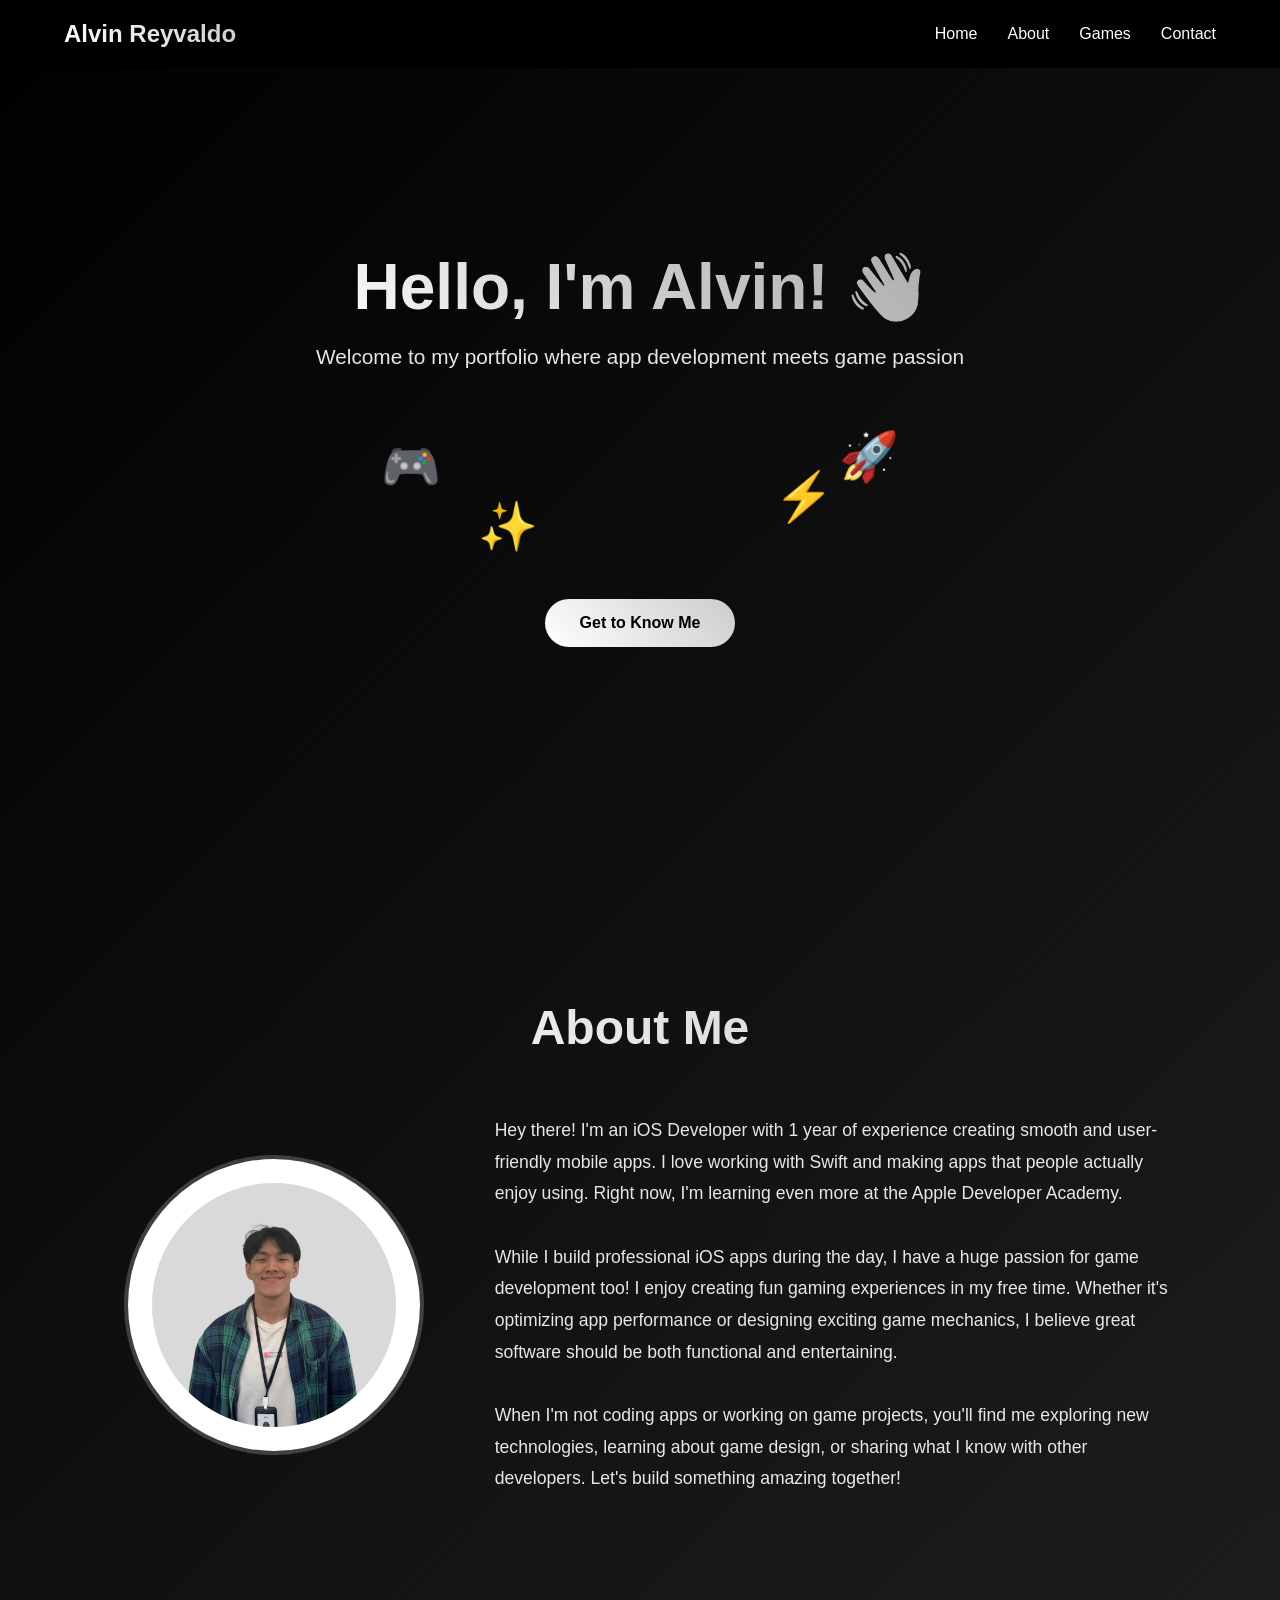
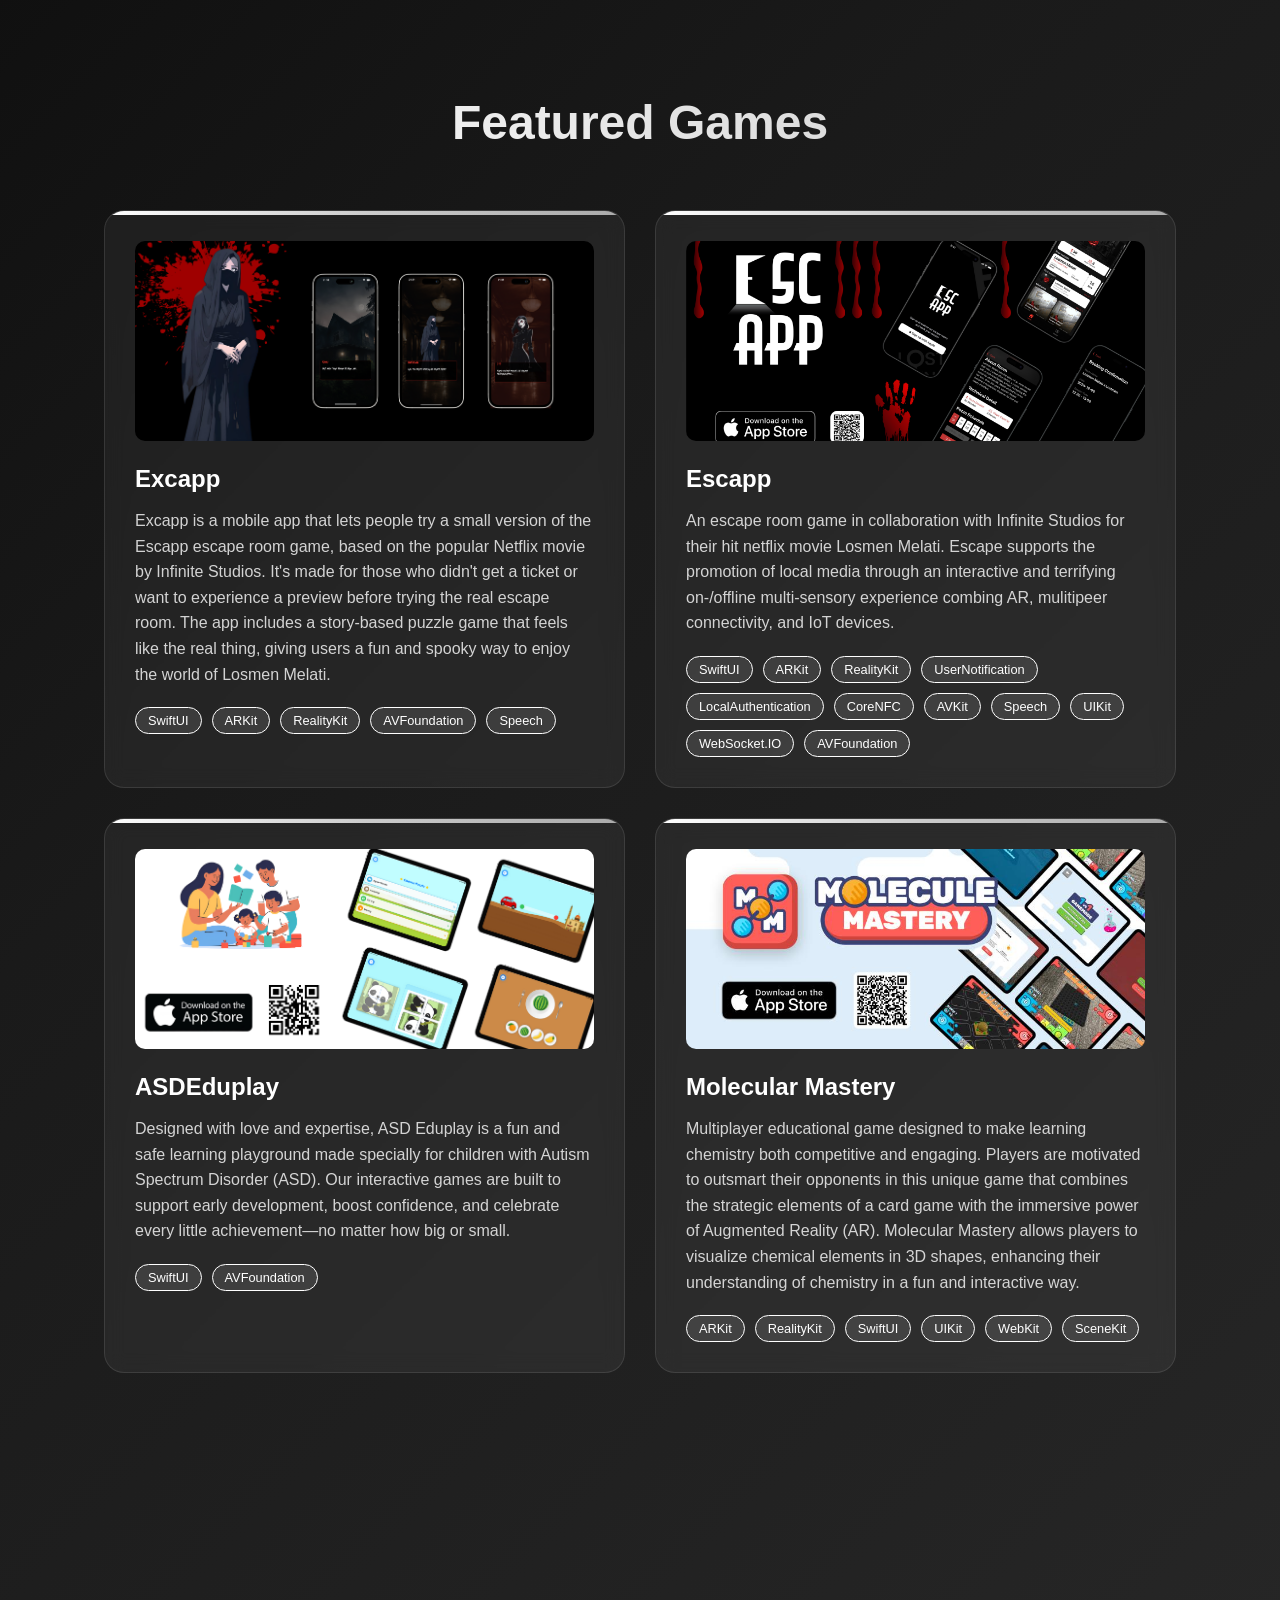
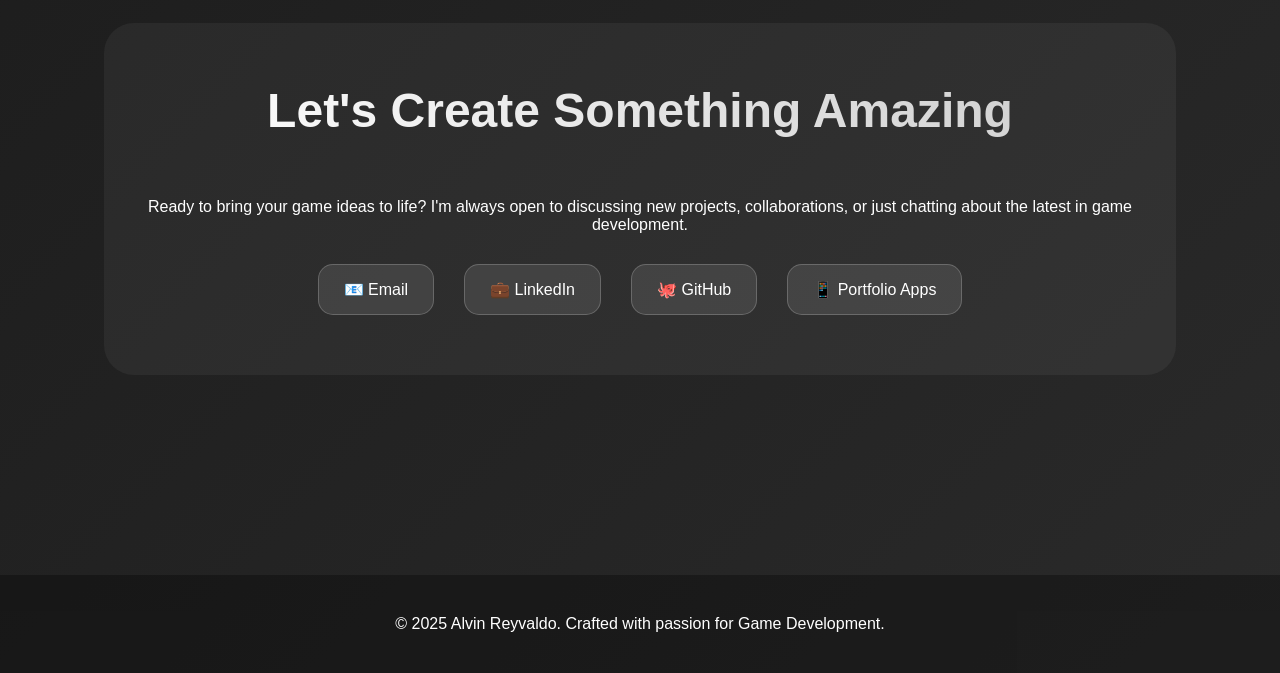
==== GameDevelopment.html @ aa5a16c0 "feat/ change direction file" ====
<!DOCTYPE html>
<html lang="en">
<head>
    <meta charset="UTF-8">
    <meta name="viewport" content="width=device-width, initial-scale=1.0">
    <title>Alvin Reyvaldo - Game Creator</title>
    <style>
        * {
            margin: 0;
            padding: 0;
            box-sizing: border-box;
        }

        body {
            font-family: 'Segoe UI', Tahoma, Geneva, Verdana, sans-serif;
            background: linear-gradient(135deg, #000000 0%, #1a1a1a 50%, #2a2a2a 100%);
            color: #ffffff;
            overflow-x: hidden;
        }

        /* Optimized performance settings */
        .hero, .floating-icon, .game-card, .modal-content {
            will-change: transform;
            transform: translate3d(0, 0, 0);
        }

        /* Enhanced animated background particles */
        .particles {
            position: fixed;
            top: 0;
            left: 0;
            width: 100%;
            height: 100%;
            pointer-events: none;
            z-index: -1;
            overflow: hidden;
        }

        .particle {
            position: absolute;
            background: #ffffff;
            border-radius: 50%;
            animation: float 8s infinite linear;
            opacity: 0;
        }

        /* Different particle sizes for visual variety */
        .particle.small {
            width: 1px;
            height: 1px;
        }

        .particle.medium {
            width: 2px;
            height: 2px;
        }

        .particle.large {
            width: 3px;
            height: 3px;
        }

        @keyframes float {
            0% { 
                transform: translate3d(0, 100vh, 0); 
                opacity: 0; 
            }
            10% { 
                opacity: 0.8; 
            }
            50% {
                transform: translate3d(var(--drift, 0px), 50vh, 0);
                opacity: 1;
            }
            90% { 
                opacity: 0.8; 
            }
            100% { 
                transform: translate3d(calc(var(--drift, 0px) * 2), -100px, 0); 
                opacity: 0; 
            }
        }

        /* Twinkling effect for some particles */
        .particle.twinkle {
            animation: float 8s infinite linear, twinkle 2s infinite ease-in-out;
        }

        @keyframes twinkle {
            0%, 100% { opacity: 0.8; }
            50% { opacity: 0.2; }
        }

        @keyframes burst {
            0% {
                transform: translate(-50%, -50%) scale(1);
                opacity: 1;
            }
            100% {
                transform: translate(calc(-50% + var(--endX)), calc(-50% + var(--endY))) scale(0);
                opacity: 0;
            }
        }

        /* Navigation */
        nav {
            position: fixed;
            top: 0;
            width: 100%;
            padding: 20px 5%;
            background: rgba(0, 0, 0, 0.9);
            backdrop-filter: blur(10px);
            z-index: 1000;
            transition: padding 0.3s ease;
        }

        nav.scrolled {
            padding: 15px 5%;
            background: rgba(0, 0, 0, 0.95);
        }

        .nav-container {
            display: flex;
            justify-content: space-between;
            align-items: center;
            max-width: 1200px;
            margin: 0 auto;
        }

        .logo {
            font-size: 24px;
            font-weight: bold;
            background: linear-gradient(45deg, #ffffff, #cccccc);
            -webkit-background-clip: text;
            -webkit-text-fill-color: transparent;
            background-clip: text;
        }

        .nav-links {
            display: flex;
            list-style: none;
            gap: 30px;
        }

        .nav-links a {
            color: #ffffff;
            text-decoration: none;
            transition: color 0.3s ease;
            position: relative;
        }

        .nav-links a:hover {
            color: #ffffff;
        }

        .nav-links a::after {
            content: '';
            position: absolute;
            bottom: -5px;
            left: 0;
            width: 0;
            height: 2px;
            background: linear-gradient(45deg, #ffffff, #cccccc);
            transition: width 0.3s ease;
        }

        .nav-links a:hover::after {
            width: 100%;
        }

        /* Optimized Hero Section */
        .hero {
            height: 100vh;
            display: flex;
            align-items: center;
            justify-content: center;
            text-align: center;
            position: relative;
        }

        .hero-content {
            max-width: 800px;
            padding: 0 20px;
        }

        .hero h1 {
            font-size: 4rem;
            margin-bottom: 20px;
            background: linear-gradient(45deg, #ffffff, #cccccc, #aaaaaa);
            -webkit-background-clip: text;
            -webkit-text-fill-color: transparent;
            background-clip: text;
            animation: subtleGlow 3s ease-in-out infinite alternate;
        }

        @keyframes subtleGlow {
            from { filter: drop-shadow(0 0 10px rgba(255, 255, 255, 0.2)); }
            to { filter: drop-shadow(0 0 15px rgba(255, 255, 255, 0.3)); }
        }

        .hero p {
            font-size: 1.3rem;
            margin-bottom: 50px;
            opacity: 0.9;
        }

        /* Simplified interactive floating elements */
        .interactive-elements {
            position: relative;
            height: 150px;
            margin-bottom: 30px;
        }

        .floating-icon {
            position: absolute;
            font-size: 3rem;
            cursor: pointer;
            transition: transform 0.3s ease;
            animation: gentleFloat 4s ease-in-out infinite;
            user-select: none;
        }

        .floating-icon:hover {
            transform: scale(1.2);
        }

        .floating-icon:active {
            transform: scale(0.9);
        }

        #icon1 { top: 20px; left: 10%; animation-delay: 0s; }
        #icon2 { top: 50px; right: 20%; animation-delay: 1s; }
        #icon3 { top: 10px; right: 10%; animation-delay: 2s; }
        #icon4 { top: 80px; left: 25%; animation-delay: 3s; }

        @keyframes gentleFloat {
            0%, 100% { transform: translateY(0px); }
            50% { transform: translateY(-10px); }
        }

        .cta-button {
            display: inline-block;
            padding: 15px 35px;
            background: linear-gradient(45deg, #ffffff, #cccccc);
            color: #000000;
            text-decoration: none;
            border-radius: 50px;
            font-weight: bold;
            transition: transform 0.3s ease, box-shadow 0.3s ease;
            position: relative;
            overflow: hidden;
        }

        .cta-button:hover {
            transform: translateY(-3px);
            box-shadow: 0 10px 25px rgba(255, 255, 255, 0.2);
        }

        /* Section Styles */
        .section {
            padding: 100px 5%;
            max-width: 1200px;
            margin: 0 auto;
        }

        .section h2 {
            font-size: 3rem;
            text-align: center;
            margin-bottom: 60px;
            background: linear-gradient(45deg, #ffffff, #cccccc);
            -webkit-background-clip: text;
            -webkit-text-fill-color: transparent;
            background-clip: text;
        }

        /* About Section */
        .about-content {
            display: grid;
            grid-template-columns: 1fr 2fr;
            gap: 50px;
            align-items: center;
        }

        .about-image {
            width: 300px;
            height: 300px;
            border-radius: 50%;
            object-fit: cover;
            margin: 0 auto;
            border: 4px solid rgba(255, 255, 255, 0.2);
            transition: transform 0.3s ease, border-color 0.3s ease;
        }

        .about-image:hover {
            transform: scale(1.05);
            border-color: rgba(255, 255, 255, 0.4);
        }

        .about-text {
            font-size: 1.1rem;
            line-height: 1.8;
            opacity: 0.9;
        }

        /* Optimized Games Grid */
        .games-grid {
            display: grid;
            grid-template-columns: repeat(auto-fit, minmax(350px, 1fr));
            gap: 30px;
            margin-top: 50px;
        }

        .game-card {
            background: rgba(255, 255, 255, 0.05);
            border-radius: 20px;
            padding: 30px;
            backdrop-filter: blur(10px);
            border: 1px solid rgba(255, 255, 255, 0.1);
            transition: transform 0.3s ease, background 0.3s ease;
            position: relative;
            overflow: hidden;
            cursor: pointer;
        }

        .game-card:hover {
            transform: translateY(-8px);
            background: rgba(255, 255, 255, 0.1);
        }

        .game-card::before {
            content: '';
            position: absolute;
            top: 0;
            left: 0;
            right: 0;
            height: 4px;
            background: linear-gradient(45deg, #ffffff, #cccccc, #aaaaaa);
        }

        .game-image {
            width: 100%;
            height: 200px;
            border-radius: 10px;
            margin-bottom: 20px;
            object-fit: cover;
            transition: transform 0.3s ease;
        }

        .game-card:hover .game-image {
            transform: scale(1.03);
        }

        .game-card h3 {
            font-size: 1.5rem;
            margin-bottom: 15px;
            color: #ffffff;
        }

        .game-card p {
            opacity: 0.8;
            line-height: 1.6;
            margin-bottom: 20px;
        }

        .tech-stack {
            display: flex;
            flex-wrap: wrap;
            gap: 10px;
        }

        .tech-tag {
            background: rgba(255, 255, 255, 0.1);
            color: #ffffff;
            padding: 5px 12px;
            border-radius: 20px;
            font-size: 0.8rem;
            border: 1px solid #ffffff;
        }

        /* Optimized Project Modal */
        .modal {
            display: none;
            position: fixed;
            z-index: 2000;
            left: 0;
            top: 0;
            width: 100%;
            height: 100%;
            background-color: rgba(0, 0, 0, 0);
            backdrop-filter: blur(0px);
            transition: all 0.3s ease;
        }

        .modal.show {
            background-color: rgba(0, 0, 0, 0.8);
            backdrop-filter: blur(10px);
        }

        .modal-content {
            background: linear-gradient(135deg, #1a1a1a, #2a2a2a);
            margin: 3% auto;
            padding: 50px;
            border-radius: 20px;
            width: 95%;
            max-width: 1200px;
            border: 1px solid rgba(255, 255, 255, 0.2);
            position: relative;
            max-height: 90vh;
            overflow-y: auto;
            transform: translateY(-30px) scale(0.95);
            opacity: 0;
            transition: all 0.3s ease;
        }

        .modal.show .modal-content {
            transform: translateY(0) scale(1);
            opacity: 1;
        }

        .close {
            color: #ffffff;
            float: right;
            font-size: 35px;
            font-weight: bold;
            cursor: pointer;
            line-height: 1;
            position: absolute;
            right: 20px;
            top: 20px;
            width: 50px;
            height: 50px;
            display: flex;
            align-items: center;
            justify-content: center;
            border-radius: 50%;
            background: rgba(255, 255, 255, 0.1);
            backdrop-filter: blur(10px);
            transition: all 0.3s ease;
        }

        .close:hover {
            background: rgba(255, 0, 0, 0.2);
            transform: scale(1.1);
            color: #ff4444;
        }

        .modal h2 {
            font-size: 3rem;
            margin-bottom: 25px;
            background: linear-gradient(45deg, #ffffff, #cccccc);
            -webkit-background-clip: text;
            -webkit-text-fill-color: transparent;
            background-clip: text;
            position: relative;
            overflow: hidden;
        }

        .modal h2::after {
            content: '';
            position: absolute;
            bottom: 0;
            left: -100%;
            width: 100%;
            height: 3px;
            background: linear-gradient(45deg, #ffffff, #cccccc, #aaaaaa);
            animation: slideIn 0.8s ease 0.3s forwards;
        }

        @keyframes slideIn {
            to { left: 0; }
        }

        .modal-image {
            width: 100%;
            height: auto;
            border-radius: 15px;
            margin-bottom: 30px;
            object-fit: fill;
            transition: transform 0.3s ease;
            cursor: pointer;
            position: relative;
            overflow: hidden;
        }

        .modal-image:hover {
            transform: scale(1.02);
        }

        .modal p {
            font-size: 1.3rem;
            line-height: 1.8;
            margin-bottom: 30px;
            opacity: 0.9;
        }

        /* Simplified Project Details */
        .project-details {
            display: grid;
            grid-template-columns: 1fr 1fr;
            gap: 40px;
            margin: 50px 0;
            padding: 30px;
            background: rgba(255, 255, 255, 0.02);
            border-radius: 20px;
            border: 1px solid rgba(255, 255, 255, 0.05);
            position: relative;
            overflow: hidden;
        }

        .detail-section {
            background: rgba(255, 255, 255, 0.03);
            padding: 25px;
            border-radius: 15px;
            border: 1px solid rgba(255, 255, 255, 0.05);
            transition: all 0.3s ease;
            position: relative;
            overflow: hidden;
        }

        .detail-section::before {
            content: '';
            position: absolute;
            top: 0;
            left: 0;
            width: 4px;
            height: 0;
            background: linear-gradient(45deg, #ffffff, #cccccc);
            transition: height 0.3s ease;
        }

        .detail-section:hover::before {
            height: 100%;
        }

        .detail-section:hover {
            background: rgba(255, 255, 255, 0.08);
            border-color: rgba(255, 255, 255, 0.2);
            transform: translateY(-5px);
        }

        .detail-section h3 {
            font-size: 1.6rem;
            margin-bottom: 20px;
            color: #ffffff;
            border-bottom: 2px solid rgba(255, 255, 255, 0.2);
            padding-bottom: 10px;
            display: flex;
            align-items: center;
            gap: 10px;
        }

        .detail-section h3::before {
            content: "⚡";
            font-size: 1.2rem;
        }

        .detail-section:nth-child(1) h3::before {
            content: "🚀";
        }

        .detail-section:nth-child(2) h3::before {
            content: "⚙️";
        }

        .detail-section li {
            transition: transform 0.2s ease, color 0.2s ease;
        }

        .detail-section li:hover {
            transform: translateX(10px);
            color: #ffffff;
        }

        .detail-section li::before {
            content: "→ ";
            color: #ffffff;
            font-weight: bold;
            margin-right: 8px;
            transition: all 0.2s ease;
            display: inline-block;
        }

        .detail-section li:hover::before {
            content: "⚡ ";
            transform: scale(1.2);
        }

        .media-section h3, .video-section h3 {
            font-size: 1.6rem;
            margin-bottom: 25px;
            color: #ffffff;
            border-bottom: 2px solid rgba(255, 255, 255, 0.2);
            padding-bottom: 10px;
            display: flex;
            align-items: center;
            gap: 10px;
            position: relative;
            overflow: hidden;
        }

        /* Enhanced Media Grid with Portrait Support */
        .media-grid {
            display: flex;
            gap: 20px;
            margin-bottom: 30px;
            overflow-x: auto;
            padding-bottom: 10px;
            scroll-behavior: smooth;
        }

        .media-grid::-webkit-scrollbar {
            height: 8px;
        }

        .media-grid::-webkit-scrollbar-track {
            background: rgba(255, 255, 255, 0.1);
            border-radius: 4px;
        }

        .media-grid::-webkit-scrollbar-thumb {
            background: rgba(255, 255, 255, 0.3);
            border-radius: 4px;
        }

        .media-grid::-webkit-scrollbar-thumb:hover {
            background: rgba(255, 255, 255, 0.5);
        }

        /* Enhanced Media Item with Portrait Support */
        .media-item {
            background: rgba(255, 255, 255, 0.05);
            border-radius: 15px;
            overflow: hidden;
            border: 1px solid rgba(255, 255, 255, 0.1);
            transition: transform 0.3s ease, background 0.3s ease;
            cursor: pointer;
            flex: 0 0 250px;
            min-width: 250px;
            aspect-ratio: 9/16; /* Default portrait ratio */
            position: relative;
        }

        .media-item.landscape {
            aspect-ratio: 16/9; /* Landscape ratio */
        }

        .media-item.portrait {
            aspect-ratio: 9/16; /* Portrait ratio */
        }

        .media-item:hover {
            transform: translateY(-8px) scale(1.03);
            background: rgba(255, 255, 255, 0.12);
            border-color: rgba(255, 255, 255, 0.3);
        }

        .media-image {
            width: 100%;
            height: 100%;
            object-fit: cover;
            transition: transform 0.3s ease;
        }

        .media-item:hover .media-image {
            transform: scale(1.05);
        }

        .media-caption {
            position: absolute;
            bottom: 0;
            left: 0;
            right: 0;
            background: linear-gradient(transparent, rgba(0, 0, 0, 0.9));
            color: #ffffff;
            padding: 25px 15px 15px;
            font-size: 1rem;
            font-weight: 500;
            text-align: center;
        }

        /* Enhanced Media Modal for Portrait Support */
        .media-modal {
            display: none;
            position: fixed;
            z-index: 3500;
            left: 0;
            top: 0;
            width: 100%;
            height: 100%;
            background-color: rgba(0, 0, 0, 0.95);
            backdrop-filter: blur(20px);
        }

        .media-modal-content {
            position: absolute;
            top: 50%;
            left: 50%;
            transform: translate(-50%, -50%);
            max-width: 95vw;
            max-height: 95vh;
            border-radius: 10px;
            overflow: hidden;
            display: flex;
            align-items: center;
            justify-content: center;
        }

        .media-modal img, 
        .media-modal video {
            max-width: 100%;
            max-height: 100%;
            width: auto;
            height: auto;
            object-fit: contain;
            border-radius: 10px;
        }

        /* Auto-detect and handle portrait orientation */
        .media-modal img[style*="aspect-ratio"], 
        .media-modal video[style*="aspect-ratio"] {
            /* For portrait images/videos (height > width) */
            max-width: 60vw;
            max-height: 90vh;
        }

        .media-modal-close {
            position: absolute;
            top: 20px;
            right: 20px;
            color: #ffffff;
            font-size: 40px;
            font-weight: bold;
            cursor: pointer;
            z-index: 3501;
            background: rgba(0, 0, 0, 0.5);
            border-radius: 50%;
            width: 60px;
            height: 60px;
            display: flex;
            align-items: center;
            justify-content: center;
            backdrop-filter: blur(10px);
            transition: all 0.3s ease;
        }

        .media-modal-close:hover {
            background: rgba(0, 0, 0, 0.7);
            transform: scale(1.1);
        }

        /* Videos Grid */
        .videos-grid {
            display: flex;
            gap: 20px;
            margin-bottom: 30px;
            overflow-x: auto;
            padding-bottom: 10px;
            scroll-behavior: smooth;
        }

        .videos-grid::-webkit-scrollbar {
            height: 8px;
        }

        .videos-grid::-webkit-scrollbar-track {
            background: rgba(255, 255, 255, 0.1);
            border-radius: 4px;
        }

        .videos-grid::-webkit-scrollbar-thumb {
            background: rgba(255, 255, 255, 0.3);
            border-radius: 4px;
        }

        .videos-grid::-webkit-scrollbar-thumb:hover {
            background: rgba(255, 255, 255, 0.5);
        }

        .video-container {
            flex: 0 0 300px;
            min-width: 300px;
            height: 200px;
            aspect-ratio: 16/9;
            border-radius: 15px;
            overflow: hidden;
            border: 1px solid rgba(255, 255, 255, 0.1);
            position: relative;
            transition: transform 0.3s ease, border-color 0.3s ease;
            cursor: pointer;
        }
        
        .video-container.portrait {
            aspect-ratio: 9/16; /* Portrait ratio */
            height: 300px; /* Taller for portrait */
        }

        .video-container.landscape {
            aspect-ratio: 16/9; /* Landscape ratio */
            height: 200px;
        }

        .video-container:hover {
            transform: translateY(-8px) scale(1.02);
            border-color: rgba(255, 255, 255, 0.4);
        }

        .video-thumbnail {
            width: 100%;
            height: 100%;
            object-fit: cover;
            cursor: pointer;
            transition: transform 0.3s ease;
            pointer-events: none;
        }

        .video-container:hover .video-thumbnail {
            transform: scale(1.05);
        }

        .play-button {
            position: absolute;
            top: 50%;
            left: 50%;
            transform: translate(-50%, -50%);
            background: rgba(255, 255, 255, 0.2);
            border-radius: 50%;
            width: 60px;
            height: 60px;
            display: flex;
            align-items: center;
            justify-content: center;
            font-size: 20px;
            color: #ffffff;
            cursor: pointer;
            transition: all 0.3s ease;
            backdrop-filter: blur(10px);
            border: 2px solid rgba(255, 255, 255, 0.3);
        }

        .video-container:hover .play-button {
            background: rgba(255, 255, 255, 0.3);
            transform: translate(-50%, -50%) scale(1.1);
            border-color: rgba(255, 255, 255, 0.6);
        }

        .video-title {
            position: absolute;
            bottom: 0;
            left: 0;
            right: 0;
            background: linear-gradient(transparent, rgba(0, 0, 0, 0.9));
            color: #ffffff;
            padding: 25px 15px 15px;
            font-size: 0.9rem;
            font-weight: 500;
            text-align: center;
        }

        /* Enhanced Photo Lightbox */
        .lightbox {
            display: none;
            position: fixed;
            z-index: 3000;
            left: 0;
            top: 0;
            width: 100%;
            height: 100%;
            background-color: rgba(0, 0, 0, 0.95);
            backdrop-filter: blur(20px);
        }

        .lightbox-content {
            position: absolute;
            top: 50%;
            left: 50%;
            transform: translate(-50%, -50%);
            max-width: 90%;
            max-height: 90%;
            background: transparent;
            display: flex;
            align-items: center;
            justify-content: center;
        }

        .lightbox-image {
            max-width: 100%;
            max-height: 90vh;
            width: auto;
            height: auto;
            object-fit: contain;
            border-radius: 10px;
            box-shadow: 0 10px 50px rgba(255, 255, 255, 0.1);
        }

        .lightbox-close {
            position: absolute;
            top: 20px;
            right: 20px;
            color: #ffffff;
            font-size: 40px;
            font-weight: bold;
            cursor: pointer;
            z-index: 3001;
            background: rgba(0, 0, 0, 0.5);
            border-radius: 50%;
            width: 60px;
            height: 60px;
            display: flex;
            align-items: center;
            justify-content: center;
            backdrop-filter: blur(10px);
            transition: all 0.3s ease;
        }

        .lightbox-close:hover {
            background: rgba(0, 0, 0, 0.7);
            transform: scale(1.1);
        }

        /* Video Modal */
        .video-modal {
            display: none;
            position: fixed;
            z-index: 3500;
            left: 0;
            top: 0;
            width: 100%;
            height: 100%;
            background-color: rgba(0, 0, 0, 0.95);
            backdrop-filter: blur(20px);
        }

        .video-modal-content {
            position: absolute;
            top: 50%;
            left: 50%;
            transform: translate(-50%, -50%);
            width: 90%;
            max-width: 1000px;
            max-height: 90%;
            background: transparent;
            display: flex;
            align-items: center;
            justify-content: center;
        }

        .video-player {
            max-width: 100%;
            max-height: 90vh;
            width: auto;
            height: auto;
            border-radius: 15px;
            box-shadow: 0 15px 60px rgba(255, 255, 255, 0.1);
            outline: none;
            object-fit: contain;
        }

        .video-modal-close {
            position: absolute;
            top: 20px;
            right: 20px;
            color: #ffffff;
            font-size: 40px;
            font-weight: bold;
            cursor: pointer;
            z-index: 3501;
            background: rgba(0, 0, 0, 0.5);
            border-radius: 50%;
            width: 60px;
            height: 60px;
            display: flex;
            align-items: center;
            justify-content: center;
            backdrop-filter: blur(10px);
            transition: all 0.3s ease;
        }

        .video-modal-close:hover {
            background: rgba(0, 0, 0, 0.7);
            transform: scale(1.1);
        }

        .video-title-modal {
            position: absolute;
            bottom: 20px;
            left: 20px;
            background: rgba(0, 0, 0, 0.7);
            color: #ffffff;
            padding: 10px 20px;
            border-radius: 25px;
            font-size: 1.1rem;
            font-weight: 500;
            backdrop-filter: blur(10px);
        }

        /* Contact Section */
        .contact {
            text-align: center;
            background: rgba(255, 255, 255, 0.05);
            border-radius: 30px;
            padding: 60px 40px;
            margin-top: 50px;
        }

        .contact-links {
            display: flex;
            justify-content: center;
            gap: 30px;
            margin-top: 30px;
        }

        .contact-link {
            display: inline-block;
            padding: 15px 25px;
            background: rgba(255, 255, 255, 0.1);
            color: white;
            text-decoration: none;
            border-radius: 15px;
            transition: all 0.3s ease;
            border: 1px solid rgba(255, 255, 255, 0.2);
        }

        .contact-link:hover {
            background: rgba(255, 255, 255, 0.2);
            border-color: #ffffff;
            transform: translateY(-3px);
        }

        /* Footer */
        footer {
            text-align: center;
            padding: 40px 20px;
            background: rgba(0, 0, 0, 0.3);
            margin-top: 100px;
        }

        /* Keep sparkle animation as requested */
        .modal-content::before {
            content: '';
            position: fixed;
            top: 0;
            left: 0;
            width: 100%;
            height: 100%;
            background-image: 
                radial-gradient(2px 2px at 20px 30px, #ffffff, transparent),
                radial-gradient(2px 2px at 40px 70px, rgba(255, 255, 255, 0.5), transparent),
                radial-gradient(1px 1px at 90px 40px, #ffffff, transparent),
                radial-gradient(1px 1px at 130px 80px, rgba(255, 255, 255, 0.5), transparent);
            background-repeat: repeat;
            background-size: 200px 100px;
            animation: sparkle 20s linear infinite;
            pointer-events: none;
            opacity: 0.1;
            z-index: -1;
        }

        @keyframes sparkle {
            from { transform: translateY(0); }
            to { transform: translateY(-100px); }
        }

        .modal-content::-webkit-scrollbar {
            width: 8px;
        }

        .modal-content::-webkit-scrollbar-track {
            background: rgba(255, 255, 255, 0.1);
            border-radius: 4px;
        }

        .modal-content::-webkit-scrollbar-thumb {
            background: linear-gradient(45deg, #ffffff, #cccccc);
            border-radius: 4px;
            transition: background 0.3s ease;
        }

        .modal-content::-webkit-scrollbar-thumb:hover {
            background: linear-gradient(45deg, #cccccc, #aaaaaa);
        }

        /* For very tall portrait content */
        @media (orientation: portrait) {
            .media-modal img, 
            .media-modal video {
                max-width: 90vw;
                max-height: 80vh;
            }
        }

        /* For landscape screens viewing portrait content */
        @media (orientation: landscape) {
            .media-modal img, 
            .media-modal video {
                max-width: 50vw; /* Narrower on landscape screens */
                max-height: 85vh;
            }
        }

        /* Debug alert styles */
        .debug-alert {
            position: fixed;
            top: 100px;
            right: 20px;
            background: rgba(255, 0, 0, 0.9);
            color: white;
            padding: 10px 15px;
            border-radius: 5px;
            z-index: 4000;
            font-family: monospace;
            font-size: 12px;
            max-width: 300px;
            word-wrap: break-word;
        }

        /* Responsive Design */
        @media (max-width: 768px) {
            .modal-content {
                margin: 5% auto;
                padding: 30px;
                width: 98%;
                max-height: 92vh;
            }
            
            .close {
                width: 40px;
                height: 40px;
                font-size: 24px;
                right: 15px;
                top: 15px;
            }
            
            .modal h2 {
                font-size: 2.2rem;
            }

            .nav-links {
                gap: 20px;
            }
            
            .hero h1 {
                font-size: 2.5rem;
            }
            
            .section h2 {
                font-size: 2rem;
            }

            .play-button {
                width: 50px;
                height: 50px;
                font-size: 16px;
            }
            
            .about-content {
                grid-template-columns: 1fr;
                text-align: center;
            }
            
            .contact-links {
                flex-direction: column;
                align-items: center;
            }

            .modal p {
                font-size: 1.1rem;
            }

            .project-details {
                grid-template-columns: 1fr;
                gap: 20px;
                padding: 20px;
                margin: 30px 0;
            }

            .detail-section {
                padding: 20px;
            }

            .detail-section h3 {
                font-size: 1.4rem;
            }

            .detail-section p, .detail-section li {
                font-size: 1rem;
            }

            .media-grid {
                gap: 15px;
                padding-bottom: 15px;
            }

            .media-item {
                flex: 0 0 calc(50% - 0.75rem);
                min-width: calc(50% - 0.75rem);
                aspect-ratio: 9/16; /* Keep portrait ratio on mobile */
            }

            .media-image {
                height: 100%;
            }

            .videos-grid {
                gap: 15px;
                padding-bottom: 15px;
            }

            .video-container {
                flex: 0 0 250px;
                min-width: 250px;
                height: 180px;
            }

            .interactive-elements {
                height: 120px;
                margin-bottom: 25px;
            }

            .floating-icon {
                font-size: 2rem;
            }

            #icon1 { left: 5%; top: 10px; }
            #icon2 { right: 10%; top: 40px; }
            #icon3 { right: 5%; top: 5px; }
            #icon4 { left: 20%; top: 60px; }

            .lightbox-content {
                max-width: 95%;
                max-height: 85%;
            }

            .lightbox-image {
                max-height: 85vh;
            }

            .lightbox-close {
                top: 10px;
                right: 10px;
                width: 50px;
                height: 50px;
                font-size: 30px;
            }

            .video-modal-content {
                width: 95%;
                max-height: 85%;
            }

            .video-player {
                max-height: 85vh;
            }

            .video-modal-close {
                top: 10px;
                right: 10px;
                width: 50px;
                height: 50px;
                font-size: 30px;
            }

            .video-title-modal {
                bottom: 10px;
                left: 10px;
                font-size: 0.9rem;
                padding: 8px 15px;
            }

            .video-title {
                font-size: 0.8rem;
                padding: 20px 10px 10px;
            }

            .media-modal img, 
            .media-modal video {
                max-width: 95vw;
                max-height: 85vh;
            }
        }

        @media (max-width: 480px) {
            .media-item {
                flex: 0 0 100%;
                min-width: 100%;
                aspect-ratio: 9/16; /* Portrait ratio for single column */
            }
            
            .media-modal img, 
            .media-modal video {
                max-width: 98vw;
                max-height: 80vh;
            }
        }

        /* Portrait and Landscape orientation specific styles */
        @media (orientation: portrait) {
            .video-player {
                max-width: 90vw;
                max-height: 70vh;
            }
            
            .lightbox-image {
                max-width: 90vw;
                max-height: 70vh;
            }
        }

        @media (orientation: landscape) {
            .video-player {
                max-width: 80vw;
                max-height: 80vh;
            }
            
            .lightbox-image {
                max-width: 80vw;
                max-height: 80vh;
            }
        }
    </style>
</head>
<body>
    <!-- Animated Background -->
    <div class="particles" id="particles"></div>

    <!-- Navigation -->
    <nav id="navbar">
        <div class="nav-container">
            <div class="logo">Alvin Reyvaldo</div>
            <ul class="nav-links">
                <li><a href="#home">Home</a></li>
                <li><a href="#about">About</a></li>
                <li><a href="#games">Games</a></li>
                <li><a href="#contact">Contact</a></li>
            </ul>
        </div>
    </nav>

    <!-- Hero Section -->
    <section id="home" class="hero">
        <div class="hero-content">
            <h1>Hello, I'm Alvin! 👋</h1>
            <p>Welcome to my portfolio where app development meets game passion</p>
            <div class="interactive-elements">
                <div class="floating-icon" id="icon1">🎮</div>
                <div class="floating-icon" id="icon2">⚡</div>
                <div class="floating-icon" id="icon3">🚀</div>
                <div class="floating-icon" id="icon4">✨</div>
            </div>
            <a href="#about" class="cta-button">Get to Know Me</a>
        </div>
    </section>

    <!-- About Section -->
    <section id="about" class="section">
        <h2>About Me</h2>
        <div class="about-content">
            <img src="assetsGame/alvin.png" alt="Alvin Reyvaldo" class="about-image">
            <div class="about-text">
                <p>Hey there! I'm an iOS Developer with 1 year of experience creating smooth and user-friendly mobile apps. I love working with Swift and making apps that people actually enjoy using. Right now, I'm learning even more at the Apple Developer Academy.</p>
                <br>
                <p>While I build professional iOS apps during the day, I have a huge passion for game development too! I enjoy creating fun gaming experiences in my free time. Whether it's optimizing app performance or designing exciting game mechanics, I believe great software should be both functional and entertaining.</p>
                <br>
                <p>When I'm not coding apps or working on game projects, you'll find me exploring new technologies, learning about game design, or sharing what I know with other developers. Let's build something amazing together!</p>
            </div>
        </div>
    </section>

    <!-- Games Section -->
    <section id="games" class="section">
        <h2>Featured Games</h2>
        <div class="games-grid">
            <div class="game-card" onclick="openModal('stellarOdyssey')">
                <img src="assetsGame/bannerExcapp.png" alt="Excapp" class="game-image">
                <h3>Excapp</h3>
                <p>Excapp is a mobile app that lets people try a small version of the Escapp escape room game, based on the popular Netflix movie by Infinite Studios. It's made for those who didn't get a ticket or want to experience a preview before trying the real escape room. The app includes a story-based puzzle game that feels like the real thing, giving users a fun and spooky way to enjoy the world of Losmen Melati.</p>
                <div class="tech-stack">
                    <span class="tech-tag">SwiftUI</span>
                    <span class="tech-tag">ARKit</span>
                    <span class="tech-tag">RealityKit</span>
                    <span class="tech-tag">AVFoundation</span>
                    <span class="tech-tag">Speech</span>
                </div>
            </div>

            <div class="game-card" onclick="openModal('mysticRealms')">
                <img src="assetsGame/bannerEscapp.png" alt="Mystic Realms" class="game-image">
                <h3>Escapp</h3>
                <p>An escape room game in collaboration with Infinite Studios for their hit netflix movie Losmen Melati. Escape supports the promotion of local media through an interactive and terrifying on-/offline multi-sensory experience combing AR, mulitipeer connectivity, and IoT devices.</p>
                <div class="tech-stack">
                    <span class="tech-tag">SwiftUI</span>
                    <span class="tech-tag">ARKit</span>
                    <span class="tech-tag">RealityKit</span>
                    <span class="tech-tag">UserNotification</span>
                    <span class="tech-tag">LocalAuthentication</span>
                    <span class="tech-tag">CoreNFC</span>
                    <span class="tech-tag">AVKit</span>
                    <span class="tech-tag">Speech</span>
                    <span class="tech-tag">UIKit</span>
                    <span class="tech-tag">WebSocket.IO</span>
                    <span class="tech-tag">AVFoundation</span>
                </div>
            </div>

            <div class="game-card" onclick="openModal('neonVelocity')">
                <img src="assetsGame/bannerASDEduplay.png" alt="Neon Velocity" class="game-image">
                <h3>ASDEduplay</h3>
                <p>Designed with love and expertise, ASD Eduplay is a fun and safe learning playground made specially for children with Autism Spectrum Disorder (ASD). Our interactive games are built to support early development, boost confidence, and celebrate every little achievement—no matter how big or small.</p>
                <div class="tech-stack">
                    <span class="tech-tag">SwiftUI</span>
                    <span class="tech-tag">AVFoundation</span>
                </div>
            </div>

            <div class="game-card" onclick="openModal('quantumPuzzle')">
                <img src="assetsGame/bannedMolecular.jpeg" alt="Quantum Puzzle" class="game-image">
                <h3>Molecular Mastery</h3>
                <p>Multiplayer educational game designed to make learning chemistry both competitive and engaging. Players are motivated to outsmart their opponents in this unique game that combines the strategic elements of a card game with the immersive power of Augmented Reality (AR). Molecular Mastery allows players to visualize chemical elements in 3D shapes, enhancing their understanding of chemistry in a fun and interactive way.</p>
                <div class="tech-stack">
                    <span class="tech-tag">ARKit</span>
                    <span class="tech-tag">RealityKit</span>
                    <span class="tech-tag">SwiftUI</span>
                    <span class="tech-tag">UIKit</span>
                    <span class="tech-tag">WebKit</span>
                    <span class="tech-tag">SceneKit</span>
                </div>
            </div>
        </div>
    </section>

    <!-- Enhanced Media Modal -->
    <div id="media-modal" class="media-modal">
        <div class="media-modal-close" onclick="closeMediaModal()">&times;</div>
        <div class="media-modal-content" id="media-modal-content">
            <!-- Dynamic content will be inserted here -->
        </div>
    </div>

    <!-- Photo Lightbox -->
    <div id="lightbox" class="lightbox">
        <div class="lightbox-close" onclick="closeLightbox()">&times;</div>
        <div class="lightbox-content">
            <img id="lightbox-image" class="lightbox-image" src="" alt="">
        </div>
    </div>

    <!-- Video Modal -->
    <div id="video-modal" class="video-modal">
        <div class="video-modal-close" onclick="closeVideoModal()">&times;</div>
        <div class="video-modal-content">
            <video id="video-player" class="video-player" controls preload="metadata">
                <source id="video-source" src="" type="video/mp4">
                <source id="video-source-mov" src="" type="video/quicktime">
                Your browser does not support the video tag.
            </video>
            <div id="video-title-display" class="video-title-modal"></div>
        </div>
    </div>

    <!-- Project Modals -->
    <div id="stellarOdyssey" class="modal">
        <div class="modal-content">
            <span class="close" onclick="closeModal('stellarOdyssey')">&times;</span>
            <h2>Excapp</h2>
            <img src="assetsGame/bannerExcapp.png" alt="Stellar Odyssey Main Image" class="modal-image">
            <h2>My role as iOS developer</h2>
            <p>This is my personal project developed for the Escapp exhibition app, where I recreated a basic puzzle inspired by the original Escapp escape room experience. The app combines interactive elements and problem-solving to give users a taste of escape room challenges in a mobile format.</p>            
            <div class="media-section">
                <h3>📸 Screenshots</h3>
                <div class="media-grid">
                    <div class="media-item" onclick="openMediaModal(this)">
                        <img src="assetsGame/ssExcapp2.PNG" alt="Space exploration view" class="media-image">
                    </div>
                    <div class="media-item" onclick="openMediaModal(this)">
                        <img src="assetsGame/ssExcapp4.jpeg" alt="Ship customization" class="media-image">
                    </div>
                    <div class="media-item" onclick="openMediaModal(this)">
                        <img src="assetsGame/ssExcapp3.jpeg" alt="Ship customization" class="media-image">
                    </div>
                    <div class="media-item" onclick="openMediaModal(this)">
                        <img src="assetsGame/ssExcapp.PNG" alt="Planet surface" class="media-image">
                    </div>
                </div>
            </div>

            <div class="video-section">
                <h3>🎥 Videos</h3>
                <div class="videos-grid">
                    <div class="video-container" onclick="playVideo('assetsGame/excappStory.mp4', 'Story')">
                        <video class="video-thumbnail" preload="metadata">
                            <source src="assetsGame/excappStory.mp4" type="video/mp4">
                        </video>
                        <div class="play-button">▶️</div>
                        <div class="video-title">Story</div>
                    </div>
                    <div class="video-container" onclick="playVideo('assetsGame/excappAR.mp4', 'AR')">
                        <video class="video-thumbnail" preload="metadata">
                            <source src="assetsGame/excappAR.mp4" type="video/mp4">
                        </video>
                        <div class="play-button">▶️</div>
                        <div class="video-title">AR</div>
                    </div>
                    <div class="video-container" onclick="playVideo('assetsGame/excapp3.mp4', 'Ending')">
                        <video class="video-thumbnail" preload="metadata">
                            <source src="assetsGame/excapp3.mp4" type="video/mp4">
                        </video>
                        <div class="play-button">▶️</div>
                        <div class="video-title">Ending</div>
                    </div>
                </div>
            </div>
            
            <div class="project-details">
                <div class="detail-section">
                    <h3>Technology</h3>
                    <ul>
                        <li>SwiftUI</li>
                        <li>ARKit</li>
                        <li>RealityKit</li>
                        <li>AVFoundation</li>
                        <li>Speech</li>
                    </ul>
                </div>
            </div>
        </div>
    </div>

    <div id="mysticRealms" class="modal">
        <div class="modal-content">
            <span class="close" onclick="closeModal('mysticRealms')">&times;</span>
            <h2>Escapp</h2>
            <img src="assetsGame/bannerEscapp.png" alt="Mystic Realms Main Image" class="modal-image">
            <h2>My role as iOS developer</h2>
            <p>Implemented Sign In with Apple for secure user login before booking. Built a horror-themed puzzle game with voice-based interaction, eerie visuals, and dynamic messages. Integrated AVKit for video playback, CoreNFC for scanning NFC tags, and WebSocket for sending real-time updates after scans. Added local notifications using UserNotifications framework, and used ARKit with RealityKit to display haunted-style videos in augmented reality, creating a museum-like immersive experience.</p>
            <div class="media-section">
                <h3>📸 Screenshots</h3>
                <div class="media-grid">
                    <div class="media-item" onclick="openMediaModal(this)">
                        <img src="assetsGame/ssEscapp1.png" alt="Castle environments" class="media-image">
                        
                    </div>
                    <div class="media-item" onclick="openMediaModal(this)">
                        <img src="assetsGame/ssEscapp2.png" alt="Fire magic system" class="media-image">
                        
                    </div>
                    <div class="media-item" onclick="openMediaModal(this)">
                        <img src="assetsGame/ssEscapp3.png" alt="Nature puzzles" class="media-image">                  
                    </div>
                    <div class="media-item" onclick="openMediaModal(this)">
                        <img src="assetsGame/ssEscapp4.png" alt="Nature puzzles" class="media-image">
                    </div>
                </div>
            </div>

            <div class="video-section">
                <h3>🎥 Videos</h3>
                <div class="videos-grid">
                    <div class="video-container" onclick="playVideo('assetsGame/escapp1.mp4', 'Face id')">
                        <video class="video-thumbnail" preload="metadata">
                            <source src="assetsGame/escapp1.mp4" type="video/mp4">
                        </video>
                        <div class="play-button">▶️</div>
                        <div class="video-title">Face id</div>
                    </div>
                    <div class="video-container" onclick="playVideo('assetsGame/escapp4.mp4', 'Chat with unknown')">
                        <video class="video-thumbnail" preload="metadata">
                            <source src="assetsGame/escapp4.mp4" type="video/mp4">
                        </video>
                        <div class="play-button">▶️</div>
                        <div class="video-title">Chat with unknown</div>
                    </div>
                    <div class="video-container" onclick="playVideo('assetsGame/escapp2.mp4', 'Horror animation')">
                        <video class="video-thumbnail" preload="metadata">
                            <source src="assetsGame/escapp2.mp4" type="video/mp4">
                        </video>
                        <div class="play-button">▶️</div>
                        <div class="video-title">Horror animation</div>
                    </div>
                    <div class="video-container" onclick="playVideo('assetsGame/escapp3.mp4', 'Puzzle Mechanics')">
                        <video class="video-thumbnail" preload="metadata">
                            <source src="assetsGame/escapp3.mp4" type="video/mp4">
                        </video>
                        <div class="play-button">▶️</div>
                        <div class="video-title">Puzzle Mechanics</div>
                    </div>
                </div>
            </div>
            
            <div class="project-details">
                <div class="detail-section">
                    <h3>Technology</h3>
                    <ul>
                        <li>LocalAuthentication</li>
                        <li>ARKit</li>
                        <li>RealityKit</li>
                        <li>SwiftUI</li>
                        <li>UserNotification</li>
                        <li>Speech</li>
                        <li>AVFoundation</li>
                        <li>CoreNFC</li>
                        <li>UIKit</li>
                        <li>AVKit</li>
                        <li>WebSocket.IO</li>
                    </ul>
                </div>
            </div>
        </div>
    </div>

    <div id="neonVelocity" class="modal">
        <div class="modal-content">
            <span class="close" onclick="closeModal('neonVelocity')">&times;</span>
            <h2>ASDEduplay</h2>
            <img src="assetsGame/bannerASDEduplay.png" alt="Neon Velocity Main Image" class="modal-image" onclick="openLightbox('bannerASDEduplay.png')">
            <h2>My role as iOS developer</h2>
            <p>Led the design and development of ASDEduplay, an educational app focused on providing an accessible, calming, and engaging experience for children with Autism Spectrum Disorder (ASD). Built adaptive learning games using SwiftUI and AVFoundation, featuring customizable sensory settings tailored to individual needs. Integrated a positive reinforcement system to encourage focus and motivation. Worked closely with autism specialists to ensure every interaction was thoughtfully crafted to support the cognitive and emotional needs of children with ASD.</p>
            <div class="media-section">
                <h3>📸 Screenshots</h3>
                <div class="media-grid">
                    <div class="media-item" onclick="openMediaModal(this)">
                        <img src="assetsGame/ASDSS2.png" alt="Racing action" class="media-image">
                    </div>
                    <div class="media-item" onclick="openMediaModal(this)">
                        <img src="assetsGame/ASDSS3.png" alt="Cyberpunk city" class="media-image">
                    </div>
                    <div class="media-item" onclick="openMediaModal(this)">
                        <img src="assetsGame/ASDSS4.png" alt="Car customization" class="media-image">
                    </div>
                </div>
            </div>

            <div class="video-section">
                <h3>🎥 Videos</h3>
                <div class="videos-grid">
                    <div class="video-container" onclick="playVideo('assetsGame/gameplayASD1.mp4', 'Gameplay Overview')">
                        <video class="video-thumbnail" preload="metadata">
                            <source src="assetsGame/gameplayASD1.mp4" type="video/mp4">
                        </video>
                        <div class="play-button">▶️</div>
                    </div>
                    <div class="video-container" onclick="playVideo('assetsGame/gameplayASD2.mp4', 'Learning Features')">
                        <video class="video-thumbnail" preload="metadata">
                            <source src="assetsGame/gameplayASD2.mp4" type="video/mp4">
                        </video>
                        <div class="play-button">▶️</div>
                    </div>
                    <div class="video-container" onclick="playVideo('assetsGame/gameplayasd3.mp4', 'Interactive Games')">
                        <video class="video-thumbnail" preload="metadata">
                            <source src="assetsGame/gameplayasd3.mp4" type="video/mp4">
                        </video>
                        <div class="play-button">▶️</div>
                    </div>
                </div>
            </div>
            
            <div class="project-details">
                <div class="detail-section">
                    <h3>Technology</h3>
                    <ul>
                        <li>SwiftUI</li>
                        <li>AVFoundation</li>
                    </ul>
                </div>
            </div>
        </div>
    </div>

    <div id="quantumPuzzle" class="modal">
        <div class="modal-content">
            <span class="close" onclick="closeModal('quantumPuzzle')">&times;</span>
            <h2>Molecular Mastery</h2>
            <img src="assetsGame/bannedMolecular.jpeg" alt="Quantum Puzzle Main Image" class="modal-image" onclick="openLightbox('bannedMolecular.jpeg')">
            <h2>My role as iOS Developer</h2>
            <p>Contributed to the development of Molecular Mastery, an educational game that blends card-based strategy with augmented reality to make chemistry learning more interactive and competitive. Focused on designing the core game logic to encourage strategic gameplay and a sense of competition, inspired by collectible card games. Assisted in creating 3D molecular visualizations using ARKit, RealityKit, and SceneKit, helping bring chemical elements to life in AR. Also supported the overall game experience by refining visual interactions and ensuring the gameplay felt smooth, intuitive, and fun.</p>            
            <div class="media-section">
                <h3>📸 Screenshots</h3>
                <div class="media-grid">
                    <div class="media-item" onclick="openMediaModal(this)">
                        <img src="assetsGame/gameplay1.jpeg" alt="Quantum mechanics" class="media-image">     
                    </div>
                    <div class="media-item" onclick="openMediaModal(this)">
                        <img src="assetsGame/gameplay2.jpeg" alt="Puzzle interface" class="media-image">      
                    </div>
                    <div class="media-item" onclick="openMediaModal(this)">
                        <img src="assetsGame/gameplay3.jpeg" alt="AR visualization" class="media-image">
                    </div>
                    <div class="media-item" onclick="openMediaModal(this)">
                        <img src="assetsGame/moleculeiPhone.jpg" alt="AR visualization" class="media-image">
                    </div>
                    <div class="media-item" onclick="openMediaModal(this)">
                        <img src="assetsGame/moleculeiPhone2.jpg" alt="AR visualization" class="media-image">
                    </div>
                </div>
            </div>

            <div class="video-section">
                <h3>🎥 Videos</h3>
                <div class="videos-grid">
                    <div class="video-container" onclick="playVideo('assetsGame/gameplayMolecule.mp4', 'Gameplay')">
                        <video class="video-thumbnail" preload="metadata">
                            <source src="assetsGame/gameplayMolecule.mp4" type="video/mp4">
                        </video>
                        <div class="play-button">▶️</div>
                    </div>
                    <div class="video-container" onclick="playVideo('assetsGame/gameplayMolecule2.mp4', 'Gameplay 2')">
                        <video class="video-thumbnail" preload="metadata">
                            <source src="assetsGame/gameplayMolecule2.mp4" type="video/mp4">
                        </video>
                        <div class="play-button">▶️</div>
                    </div>
                    <div class="video-container" onclick="playVideo('assetsGame/moleculeIntroduction.mp4', 'Trailer')">
                        <video class="video-thumbnail" preload="metadata">
                            <source src="assetsGame/moleculeIntroduction.mp4" type="video/mp4">
                        </video>
                        <div class="play-button">▶️</div>
                    </div>
                </div>
            </div>
            
            <div class="project-details">
                <div class="detail-section">
                    <h3>Technology</h3>
                    <ul>
                        <li>SwiftUI</li>
                        <li>SceneKit</li>
                        <li>RealityKit</li>
                        <li>AVFoundation</li>
                        <li>ARKit</li>
                        <li>WebKit</li>
                        <li>UIKit</li>
                    </ul>
                </div>
            </div>
        </div>
    </div>

    <!-- Contact Section -->
    <section id="contact" class="section">
        <div class="contact">
            <h2>Let's Create Something Amazing</h2>
            <p>Ready to bring your game ideas to life? I'm always open to discussing new projects, collaborations, or just chatting about the latest in game development.</p>
            <div class="contact-links">
                <a href="mailto:alvinreyvaldo1@gmail.com" class="contact-link">📧 Email</a>
                <a href="https://www.linkedin.com/in/alvinreyvaldo/" class="contact-link">💼 LinkedIn</a>
                <a href="https://github.com/alvinalibaba1" class="contact-link">🐙 GitHub</a>
                <a href="Portfolio-Apps/AppsDevelopment.html" class="contact-link">📱 Portfolio Apps</a>
            </div>
        </div>
    </section>

    <!-- Footer -->
    <footer>
        <p>&copy; 2025 Alvin Reyvaldo. Crafted with passion for Game Development.</p>
    </footer>

    <script>
        // Enhanced particle creation with better animation
        function createParticles() {
            const particlesContainer = document.getElementById('particles');
            const particleCount = 40; // Increased for better visual effect
            const fragment = document.createDocumentFragment();

            for (let i = 0; i < particleCount; i++) {
                const particle = document.createElement('div');
                particle.className = 'particle';
                
                // Add random size classes
                const sizeClasses = ['small', 'medium', 'large'];
                const randomSize = sizeClasses[Math.floor(Math.random() * sizeClasses.length)];
                particle.classList.add(randomSize);
                
                // Add twinkle effect to some particles
                if (Math.random() > 0.7) {
                    particle.classList.add('twinkle');
                }
                
                // Random horizontal position
                particle.style.left = Math.random() * 100 + '%';
                
                // Random animation delay
                particle.style.animationDelay = Math.random() * 8 + 's';
                
                // Random animation duration for variety
                particle.style.animationDuration = (Math.random() * 4 + 6) + 's';
                
                // Slight horizontal drift
                const drift = (Math.random() - 0.5) * 50; // -25px to +25px
                particle.style.setProperty('--drift', drift + 'px');
                
                fragment.appendChild(particle);
            }
            
            particlesContainer.appendChild(fragment);
        }

        // Throttled scroll event
        let scrollTimeout;
        window.addEventListener('scroll', () => {
            if (!scrollTimeout) {
                scrollTimeout = setTimeout(() => {
                    const navbar = document.getElementById('navbar');
                    if (window.scrollY > 100) {
                        navbar.classList.add('scrolled');
                    } else {
                        navbar.classList.remove('scrolled');
                    }
                    scrollTimeout = null;
                }, 16);
            }
        }, { passive: true });

        // Smooth scrolling for navigation links
        document.querySelectorAll('a[href^="#"]').forEach(anchor => {
            anchor.addEventListener('click', function (e) {
                e.preventDefault();
                const target = document.querySelector(this.getAttribute('href'));
                if (target) {
                    target.scrollIntoView({
                        behavior: 'smooth',
                        block: 'start'
                    });
                }
            });
        });

        // Simplified modal opening/closing
        function openModal(modalId) {
            const modal = document.getElementById(modalId);
            
            modal.style.display = 'block';
            document.body.style.overflow = 'hidden';
            
            setTimeout(() => {
                modal.classList.add('show');
                // Initialize media galleries when modal opens
                initializeMediaGalleries(modalId);
            }, 10);
        }

        function closeModal(modalId) {
            const modal = document.getElementById(modalId);
            
            modal.classList.remove('show');
            
            setTimeout(() => {
                modal.style.display = 'none';
                document.body.style.overflow = 'auto';
            }, 300);
        }

        // Enhanced Media Modal with Portrait Detection
        function openMediaModal(mediaItem) {
            const modal = document.getElementById('media-modal');
            const modalContent = document.getElementById('media-modal-content');
            
            const img = mediaItem.querySelector('img');
            const video = mediaItem.querySelector('video');
            
            if (img) {
                // Create new image to detect dimensions
                const newImg = new Image();
                newImg.onload = function() {
                    const isPortrait = this.naturalHeight > this.naturalWidth;
                    const aspectRatio = this.naturalWidth / this.naturalHeight;
                    
                    // Apply appropriate styling based on orientation
                    if (isPortrait) {
                        modalContent.innerHTML = `<img src="${img.src}" alt="${img.alt}" style="max-width: 60vw; max-height: 90vh; aspect-ratio: ${aspectRatio};">`;
                    } else {
                        modalContent.innerHTML = `<img src="${img.src}" alt="${img.alt}" style="max-width: 90vw; max-height: 70vh; aspect-ratio: ${aspectRatio};">`;
                    }
                };
                newImg.src = img.src;
                
                // Fallback while loading
                modalContent.innerHTML = `<img src="${img.src}" alt="${img.alt}">`;
                
            } else if (video) {
                const videoSrc = video.querySelector('source').src;
                
                // Create temporary video to detect dimensions
                const tempVideo = document.createElement('video');
                tempVideo.addEventListener('loadedmetadata', function() {
                    const isPortrait = this.videoHeight > this.videoWidth;
                    const aspectRatio = this.videoWidth / this.videoHeight;
                    
                    // Apply appropriate styling based on orientation
                    if (isPortrait) {
                        modalContent.innerHTML = `<video controls autoplay style="max-width: 60vw; max-height: 90vh; aspect-ratio: ${aspectRatio};"><source src="${videoSrc}" type="video/mp4"></video>`;
                    } else {
                        modalContent.innerHTML = `<video controls autoplay style="max-width: 90vw; max-height: 70vh; aspect-ratio: ${aspectRatio};"><source src="${videoSrc}" type="video/mp4"></video>`;
                    }
                });
                tempVideo.src = videoSrc;
                
                // Fallback while loading
                modalContent.innerHTML = `<video controls autoplay><source src="${videoSrc}" type="video/mp4"></video>`;
            }
            
            modal.style.display = 'block';
            document.body.style.overflow = 'hidden';
            setTimeout(() => {
                modal.style.opacity = '1';
            }, 10);
        }

        function closeMediaModal() {
            const modal = document.getElementById('media-modal');
            const modalContent = document.getElementById('media-modal-content');
            
            modal.style.opacity = '0';
            setTimeout(() => {
                modal.style.display = 'none';
                document.body.style.overflow = 'auto';
                modalContent.innerHTML = '';
            }, 300);
        }

        // Auto-detect and apply portrait/landscape classes to gallery items
        function detectMediaOrientation() {
            document.querySelectorAll('.media-item').forEach(item => {
                const img = item.querySelector('img');
                const video = item.querySelector('video');
                
                if (img) {
                    // Check if image is already loaded
                    if (img.complete) {
                        const isPortrait = img.naturalHeight > img.naturalWidth;
                        item.classList.add(isPortrait ? 'portrait' : 'landscape');
                    } else {
                        // Wait for image to load
                        img.addEventListener('load', function() {
                            const isPortrait = this.naturalHeight > this.naturalWidth;
                            item.classList.add(isPortrait ? 'portrait' : 'landscape');
                        });
                    }
                } else if (video) {
                    video.addEventListener('loadedmetadata', function() {
                        const isPortrait = this.videoHeight > this.videoWidth;
                        item.classList.add(isPortrait ? 'portrait' : 'landscape');
                    });
                }
            });
        }

        // Initialize media galleries when modal opens
        function initializeMediaGalleries(modalId) {
            detectMediaOrientation();
            detectVideoOrientation();
            generateVideoThumbnails();
        }

        // Generate video thumbnails
        function generateVideoThumbnails() {
            document.querySelectorAll('.video-thumbnail').forEach(video => {
                video.currentTime = 0.1;
                video.addEventListener('loadedmetadata', function() {
                    this.currentTime = 0.1;
                });
            });
        }

        // Simplified lightbox functionality
        function openLightbox(imageSrc) {
            const lightbox = document.getElementById('lightbox');
            const lightboxImage = document.getElementById('lightbox-image');
            
            lightboxImage.src = imageSrc;
            lightbox.style.display = 'block';
            document.body.style.overflow = 'hidden';
        }

        function closeLightbox() {
            const lightbox = document.getElementById('lightbox');
            
            lightbox.style.display = 'none';
            document.body.style.overflow = 'auto';
        }

        // Fixed video playback function - Simple and reliable
        function playVideo(videoSrc, videoTitle = '') {
            const videoModal = document.getElementById('video-modal');
            const videoModalContent = videoModal.querySelector('.video-modal-content');
            
            // Create new video element (works reliably with local files)
            const videoHTML = `
                <video controls autoplay style="max-width: 90vw; max-height: 70vh; border-radius: 15px; box-shadow: 0 15px 60px rgba(255, 255, 255, 0.1);" preload="metadata">
                    <source src="${videoSrc}" type="video/mp4">
                    <source src="${videoSrc}" type="video/quicktime">
                    Your browser does not support the video tag.
                </video>
                ${videoTitle ? `<div style="position: absolute; bottom: 20px; left: 20px; background: rgba(0,0,0,0.7); color: white; padding: 10px 20px; border-radius: 25px; font-size: 1.1rem; font-weight: 500; backdrop-filter: blur(10px);">${videoTitle}</div>` : ''}
            `;
            
            videoModalContent.innerHTML = videoHTML;
            videoModal.style.display = 'block';
            document.body.style.overflow = 'hidden';
        }

        function closeVideoModal() {
            const videoModal = document.getElementById('video-modal');
            const videoModalContent = videoModal.querySelector('.video-modal-content');
            
            // Stop any playing videos and clear content
            const videos = videoModalContent.querySelectorAll('video');
            videos.forEach(video => {
                video.pause();
                video.currentTime = 0;
            });
            
            // Clear content and hide modal
            videoModalContent.innerHTML = '';
            videoModal.style.display = 'none';
            document.body.style.overflow = 'auto';
        }

        // Close video modal when clicking on background
        document.getElementById('video-modal').addEventListener('click', function(e) {
            if (e.target === this) {
                closeVideoModal();
            }
        });

        // Close media modal when clicking on background  
        document.getElementById('media-modal').addEventListener('click', function(e) {
            if (e.target === this) {
                closeMediaModal();
            }
        });

        // Close modal when clicking outside of it
        window.addEventListener('click', function(event) {
            if (event.target.classList.contains('modal')) {
                const modalId = event.target.id;
                closeModal(modalId);
            }
        });

        // Close modal and lightbox with Escape key
        document.addEventListener('keydown', function(event) {
            if (event.key === 'Escape') {
                // Close media modal first if open
                const mediaModal = document.getElementById('media-modal');
                if (mediaModal.style.display === 'block') {
                    closeMediaModal();
                    return;
                }

                // Close video modal if open
                const videoModal = document.getElementById('video-modal');
                if (videoModal.style.display === 'block') {
                    closeVideoModal();
                    return;
                }

                // Close lightbox if open
                const lightbox = document.getElementById('lightbox');
                if (lightbox.style.display === 'block') {
                    closeLightbox();
                    return;
                }

                // Then close modals
                const modals = document.querySelectorAll('.modal');
                modals.forEach(modal => {
                    if (modal.style.display === 'block') {
                        const modalId = modal.id;
                        closeModal(modalId);
                    }
                });
            }
        });

        // Simplified hover effects
        document.querySelectorAll('.game-card').forEach(card => {
            card.addEventListener('mouseenter', function() {
                this.style.transform = 'translateY(-8px)';
            });
            
            card.addEventListener('mouseleave', function() {
                this.style.transform = 'translateY(0)';
            });
        });

        // Simplified Intersection Observer for animations
        const observerOptions = {
            threshold: 0.1,
            rootMargin: '0px 0px -50px 0px'
        };

        const observer = new IntersectionObserver((entries) => {
            entries.forEach(entry => {
                if (entry.isIntersecting) {
                    entry.target.style.opacity = '1';
                    entry.target.style.transform = 'translateY(0)';
                    observer.unobserve(entry.target);
                }
            });
        }, observerOptions);

        // Observe sections for scroll animations
        document.querySelectorAll('.section').forEach(section => {
            section.style.opacity = '0';
            section.style.transform = 'translateY(20px)';
            section.style.transition = 'opacity 0.6s ease, transform 0.6s ease';
            observer.observe(section);
        });

        // Initialize video thumbnails to show first frame
        function initializeVideoThumbnails() {
            document.querySelectorAll('.video-thumbnail').forEach(video => {
                video.currentTime = 0.1;
                video.addEventListener('loadedmetadata', function() {
                    this.currentTime = 0.1;
                });
            });
        }

        // Simplified smooth scrolling behavior
        document.addEventListener('DOMContentLoaded', () => {
            document.querySelectorAll('.modal-content').forEach(content => {
                content.style.scrollBehavior = 'smooth';
            });
        });

        function detectVideoOrientation() {
            document.querySelectorAll('.video-container').forEach(container => {
                const video = container.querySelector('.video-thumbnail');
                
                if (video) {
                    video.addEventListener('loadedmetadata', function() {
                        const isPortrait = this.videoHeight > this.videoWidth;
                        container.classList.add(isPortrait ? 'portrait' : 'landscape');
                    });
                    
                    // Trigger load if already loaded
                    if (video.readyState >= 1) {
                        const isPortrait = video.videoHeight > video.videoWidth;
                        container.classList.add(isPortrait ? 'portrait' : 'landscape');
                    }
                }
            });
        }

        // Add interactive click effect to floating icons
        document.querySelectorAll('.floating-icon').forEach(icon => {
            icon.addEventListener('click', function() {
                // Create a burst effect
                const rect = this.getBoundingClientRect();
                const centerX = rect.left + rect.width / 2;
                const centerY = rect.top + rect.height / 2;
                
                // Create multiple small particles for burst effect
                for (let i = 0; i < 6; i++) {
                    const burstParticle = document.createElement('div');
                    burstParticle.style.position = 'fixed';
                    burstParticle.style.left = centerX + 'px';
                    burstParticle.style.top = centerY + 'px';
                    burstParticle.style.width = '4px';
                    burstParticle.style.height = '4px';
                    burstParticle.style.background = '#ffffff';
                    burstParticle.style.borderRadius = '50%';
                    burstParticle.style.pointerEvents = 'none';
                    burstParticle.style.zIndex = '1001';
                    
                    const angle = (i / 6) * Math.PI * 2;
                    const distance = 50;
                    const endX = Math.cos(angle) * distance;
                    const endY = Math.sin(angle) * distance;
                    
                    burstParticle.style.animation = `burst 0.6s ease-out forwards`;
                    burstParticle.style.setProperty('--endX', endX + 'px');
                    burstParticle.style.setProperty('--endY', endY + 'px');
                    
                    document.body.appendChild(burstParticle);
                    
                    setTimeout(() => {
                        burstParticle.remove();
                    }, 600);
                }
            });
        });

        // Initialize everything when DOM is loaded
        document.addEventListener('DOMContentLoaded', function() {
            // Create particles immediately
            createParticles();
            
            // Recreate particles periodically for continuous effect
            setInterval(createParticles, 12000);
            
            console.log('Particle animation activated! 🌟');
        });

        // Add some extra particles on scroll for dynamic effect
        let lastScrollY = window.scrollY;
        window.addEventListener('scroll', () => {
            const currentScrollY = window.scrollY;
            const scrollDelta = Math.abs(currentScrollY - lastScrollY);
            
            // Add extra particles on fast scrolling
            if (scrollDelta > 50) {
                createScrollParticles();
            }
            
            lastScrollY = currentScrollY;
        }, { passive: true });

        function createScrollParticles() {
            const particlesContainer = document.getElementById('particles');
            const extraParticleCount = 5;
            
            for (let i = 0; i < extraParticleCount; i++) {
                const particle = document.createElement('div');
                particle.className = 'particle small twinkle';
                particle.style.left = Math.random() * 100 + '%';
                particle.style.animationDelay = '0s';
                particle.style.animationDuration = '3s';
                
                particlesContainer.appendChild(particle);
                
                // Remove after animation
                setTimeout(() => {
                    particle.remove();
                }, 3000);
            }
        }
    </script>
</body>
</html>
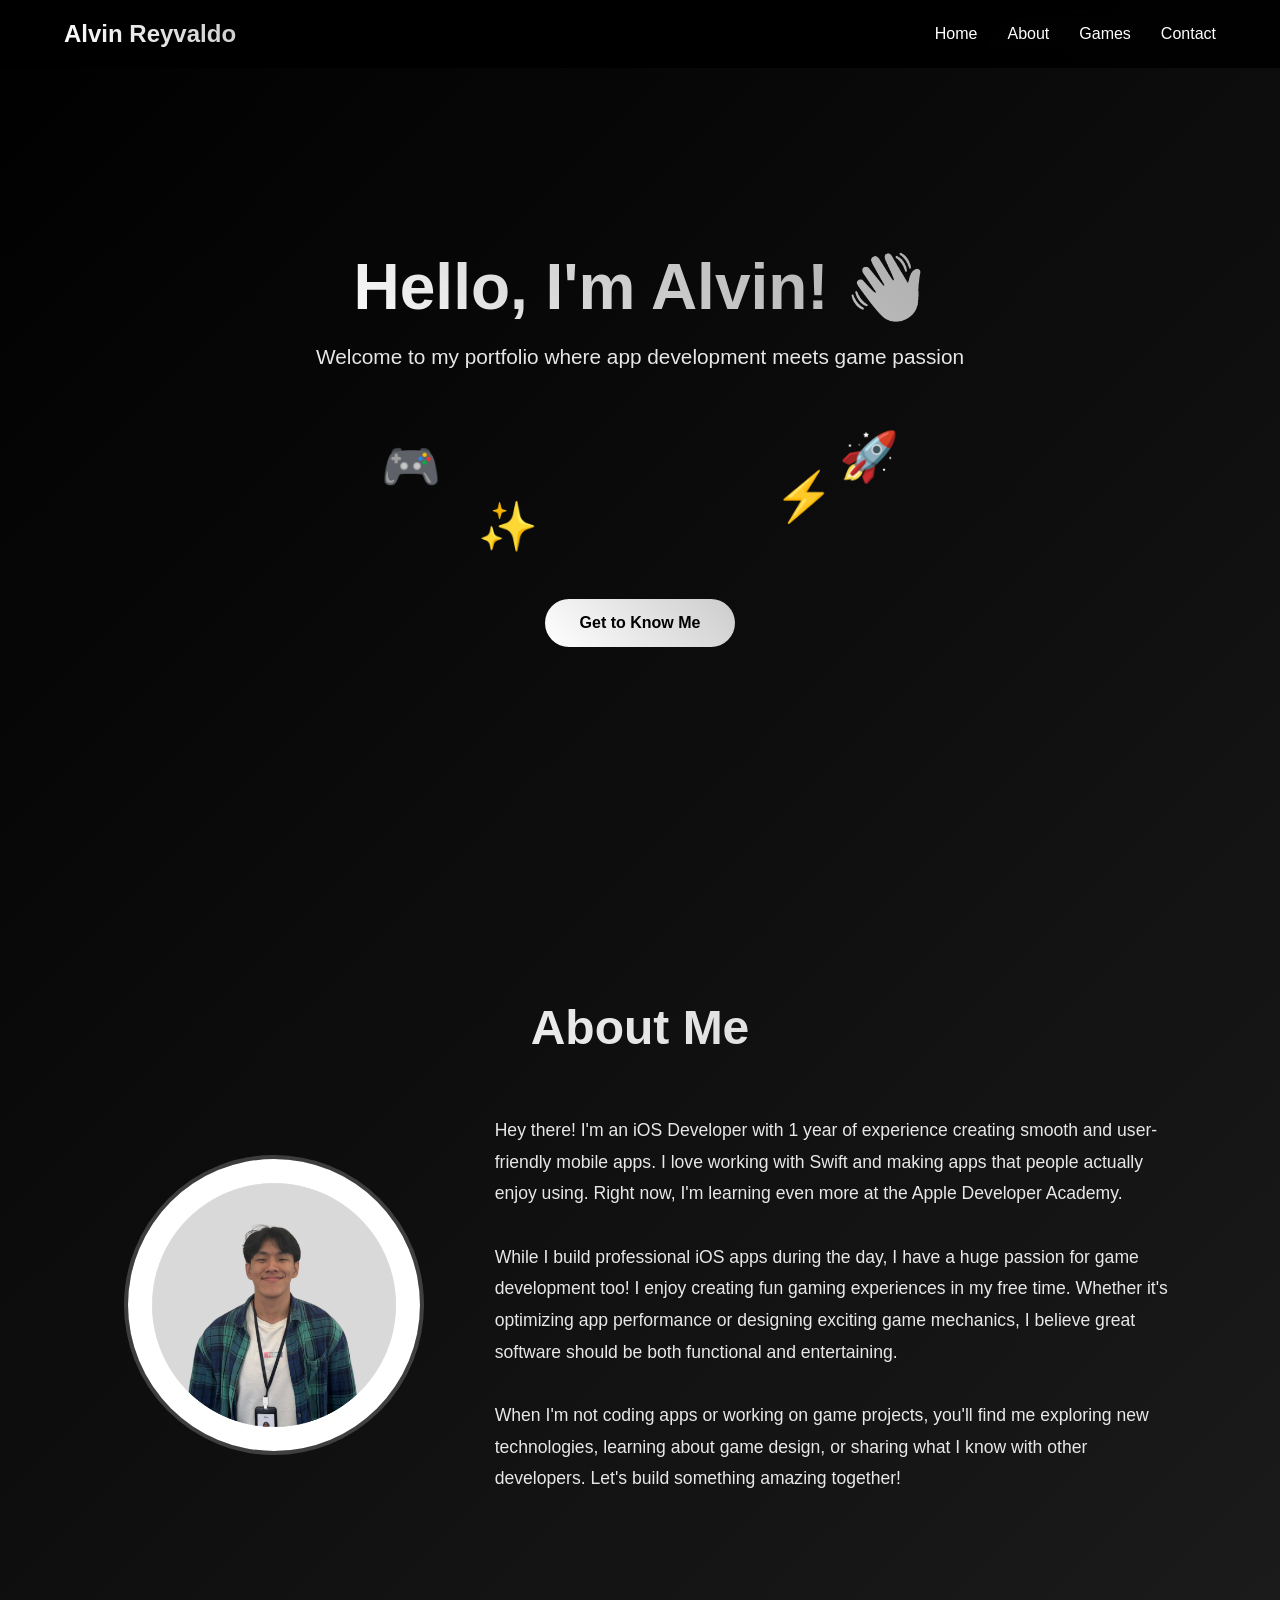
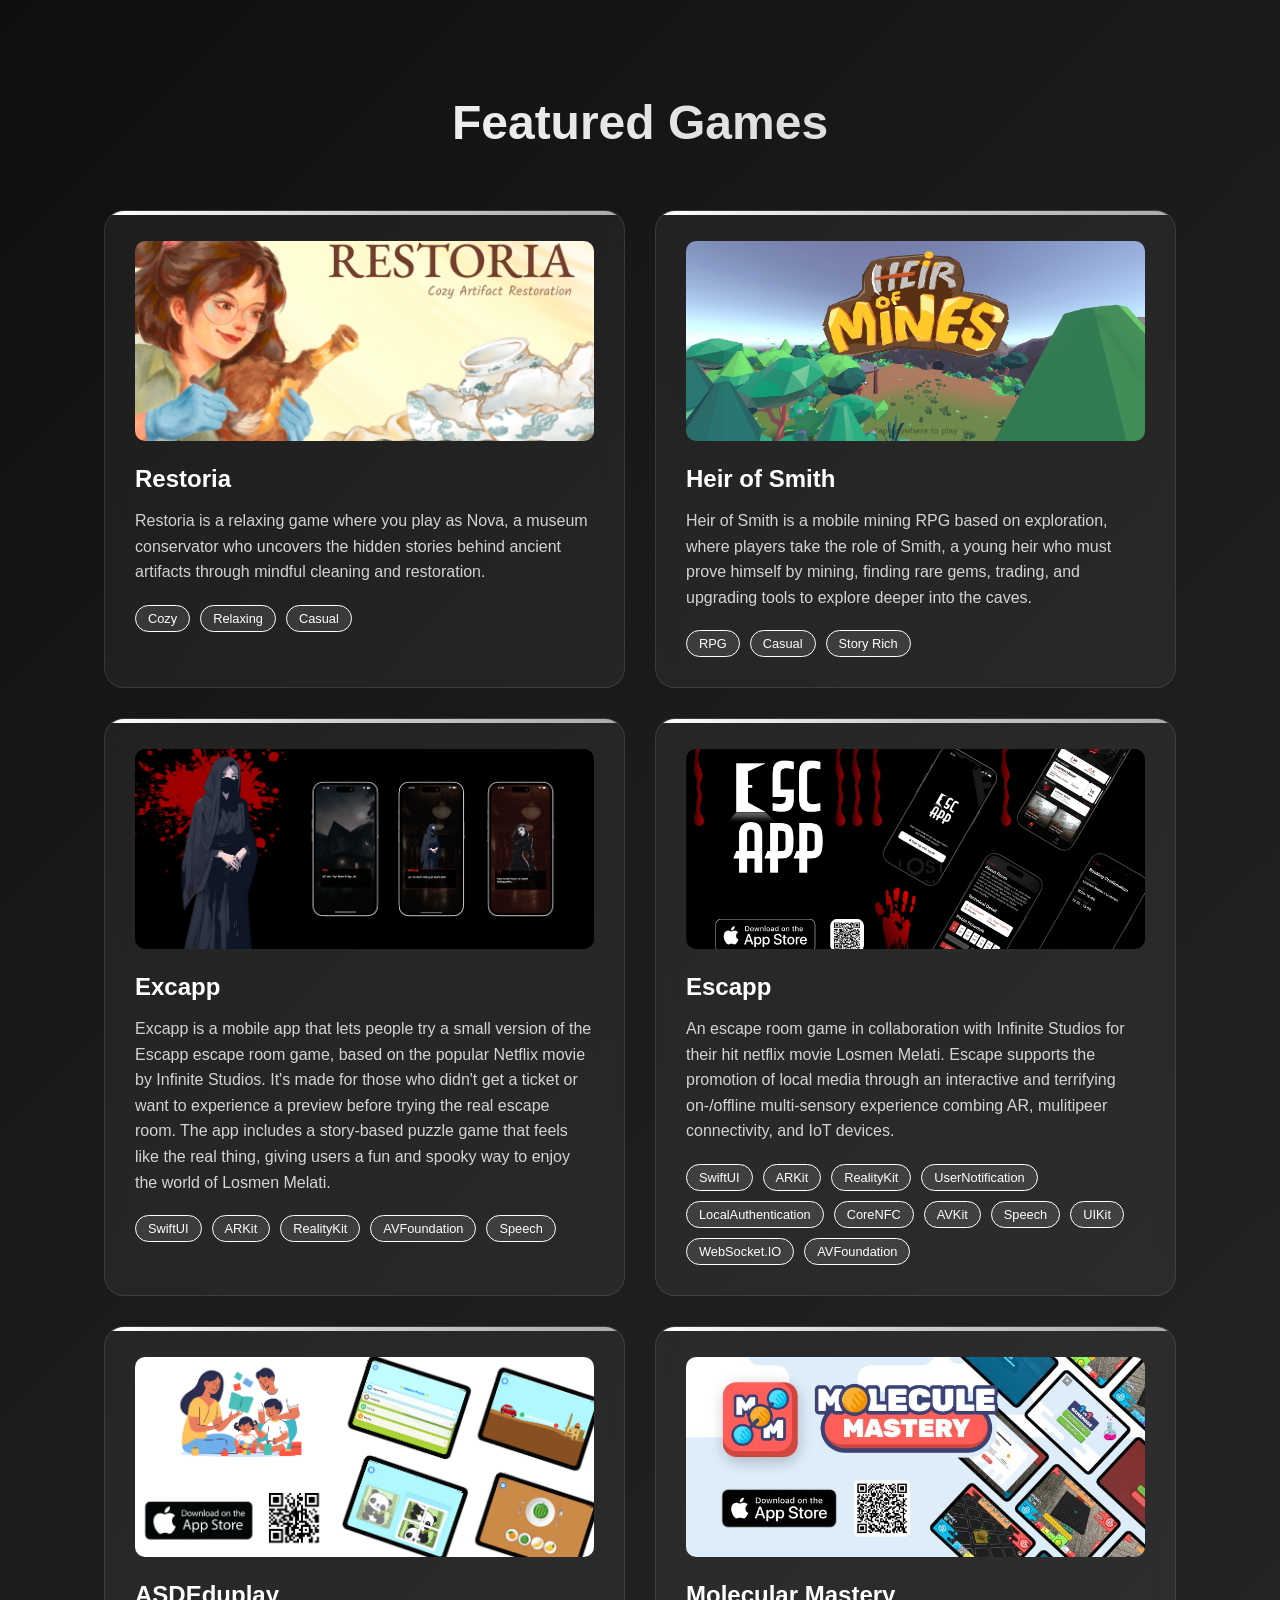
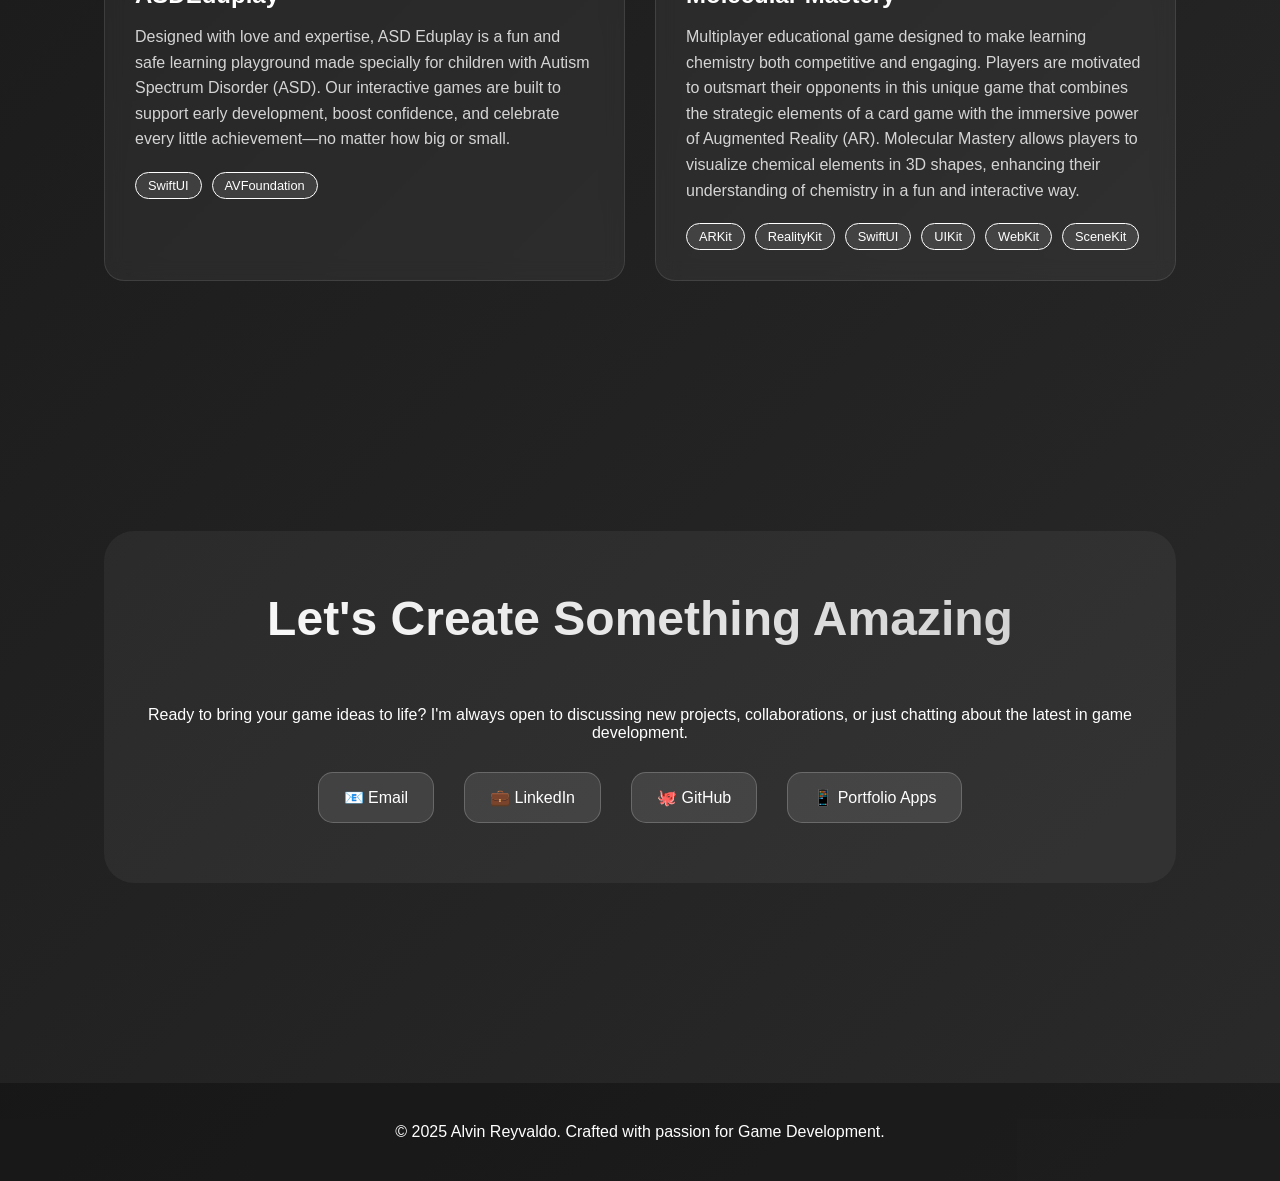
==== commit d517a07c: "feat/new-game" ====
--- a/GameDevelopment.html
+++ b/GameDevelopment.html
@@ -1369,6 +1369,28 @@
     <section id="games" class="section">
         <h2>Featured Games</h2>
         <div class="games-grid">
+            <div class="game-card" onclick="openModal('restoria')">
+                <img src="assetsGame/restoria/keyart/key-art.jpg" alt="Restoria" class="game-image">
+                <h3>Restoria</h3>
+                <p>Restoria is a relaxing game where you play as Nova, a museum conservator who uncovers the hidden stories behind ancient artifacts through mindful cleaning and restoration.</p>
+                <div class="tech-stack">
+                    <span class="tech-tag">Cozy</span>
+                    <span class="tech-tag">Relaxing</span>
+                    <span class="tech-tag">Casual</span>
+                </div>
+            </div>
+
+            <div class="game-card" onclick="openModal('heirOfSmith')">
+                <img src="assetsGame/heir-of-smith/screenshots/screenshot-1.png" alt="Heir of Smith" class="game-image">
+                <h3>Heir of Smith</h3>
+                <p>Heir of Smith is a mobile mining RPG based on exploration, where players take the role of Smith, a young heir who must prove himself by mining, finding rare gems, trading, and upgrading tools to explore deeper into the caves.</p>
+                <div class="tech-stack">
+                    <span class="tech-tag">RPG</span>
+                    <span class="tech-tag">Casual</span>
+                    <span class="tech-tag">Story Rich</span>
+                </div>
+            </div>
+
             <div class="game-card" onclick="openModal('stellarOdyssey')">
                 <img src="assetsGame/bannerExcapp.png" alt="Excapp" class="game-image">
                 <h3>Excapp</h3>
@@ -1727,6 +1749,133 @@
                         <li>ARKit</li>
                         <li>WebKit</li>
                         <li>UIKit</li>
+                    </ul>
+                </div>
+            </div>
+        </div>
+    </div>
+
+    <div id="restoria" class="modal">
+        <div class="modal-content">
+            <span class="close" onclick="closeModal('restoria')">&times;</span>
+            <h2>Restoria</h2>
+            <img src="assetsGame/restoria/keyart/key-art.jpg" alt="Restoria Key Art" class="modal-image" onclick="openLightbox('assetsGame/restoria/keyart/key-art.jpg')">
+            <h2>My role as Game Developer & Marketing</h2>
+            <p>Restoria is a relaxing game where you play as Nova, a museum conservator who uncovers the hidden stories behind ancient artifacts through mindful cleaning and restoration. As Game Developer, I built the UI for the game, and I also took part in marketing the project.</p>
+            <div class="media-section">
+                <h3>📸 Screenshots</h3>
+                <div class="media-grid">
+                    <div class="media-item" onclick="openMediaModal(this)">
+                        <img src="assetsGame/restoria/screenshots/screenshot-1.jpg" alt="Restoria Screenshot 1" class="media-image">
+                    </div>
+                    <div class="media-item" onclick="openMediaModal(this)">
+                        <img src="assetsGame/restoria/screenshots/screenshot-2.jpg" alt="Restoria Screenshot 2" class="media-image">
+                    </div>
+                    <div class="media-item" onclick="openMediaModal(this)">
+                        <img src="assetsGame/restoria/screenshots/screenshot-3.jpg" alt="Restoria Screenshot 3" class="media-image">
+                    </div>
+                    <div class="media-item" onclick="openMediaModal(this)">
+                        <img src="assetsGame/restoria/screenshots/screenshot-4.jpg" alt="Restoria Screenshot 4" class="media-image">
+                    </div>
+                    <div class="media-item" onclick="openMediaModal(this)">
+                        <img src="assetsGame/restoria/screenshots/screenshot-5.jpg" alt="Restoria Screenshot 5" class="media-image">
+                    </div>
+                    <div class="media-item" onclick="openMediaModal(this)">
+                        <img src="assetsGame/restoria/screenshots/screenshot-7.png" alt="Restoria Screenshot 6" class="media-image">
+                    </div>
+                </div>
+            </div>
+
+            <div class="video-section">
+                <h3>🎥 Videos</h3>
+                <div class="videos-grid">
+                    <div class="video-container" onclick="playVideo('assetsGame/restoria/trailer/restoria-trailer.mp4', 'Trailer')">
+                        <video class="video-thumbnail" preload="metadata">
+                            <source src="assetsGame/restoria/trailer/restoria-trailer.mp4" type="video/mp4">
+                        </video>
+                        <div class="play-button">▶️</div>
+                        <div class="video-title">Trailer</div>
+                    </div>
+                </div>
+            </div>
+
+            <div class="project-details">
+                <div class="detail-section">
+                    <h3>Role</h3>
+                    <ul>
+                        <li>Game Developer</li>
+                        <li>Marketing</li>
+                        <li>Built the game's UI</li>
+                    </ul>
+                </div>
+                <div class="detail-section">
+                    <h3>Genre</h3>
+                    <ul>
+                        <li>Cozy</li>
+                        <li>Relaxing</li>
+                        <li>Casual</li>
+                    </ul>
+                </div>
+            </div>
+        </div>
+    </div>
+
+    <div id="heirOfSmith" class="modal">
+        <div class="modal-content">
+            <span class="close" onclick="closeModal('heirOfSmith')">&times;</span>
+            <h2>Heir of Smith</h2>
+            <img src="assetsGame/heir-of-smith/screenshots/screenshot-1.png" alt="Heir of Smith Main Image" class="modal-image" onclick="openLightbox('assetsGame/heir-of-smith/screenshots/screenshot-1.png')">
+            <h2>My role as Game Developer</h2>
+            <p>Heir of Smith is a mobile mining RPG based on exploration, where players take the role of Smith, a young heir who must prove himself by mining, finding rare gems, trading, and upgrading tools to explore deeper into the caves. As Game Developer, I built the game's core mechanic logic as well as the UI.</p>
+            <div class="media-section">
+                <h3>📸 Screenshots</h3>
+                <div class="media-grid">
+                    <div class="media-item" onclick="openMediaModal(this)">
+                        <img src="assetsGame/heir-of-smith/screenshots/screenshot-1.png" alt="Heir of Smith Screenshot 1" class="media-image">
+                    </div>
+                    <div class="media-item" onclick="openMediaModal(this)">
+                        <img src="assetsGame/heir-of-smith/screenshots/screenshot-2.png" alt="Heir of Smith Screenshot 2" class="media-image">
+                    </div>
+                    <div class="media-item" onclick="openMediaModal(this)">
+                        <img src="assetsGame/heir-of-smith/screenshots/screenshot-3.png" alt="Heir of Smith Screenshot 3" class="media-image">
+                    </div>
+                    <div class="media-item" onclick="openMediaModal(this)">
+                        <img src="assetsGame/heir-of-smith/screenshots/screenshot-4.png" alt="Heir of Smith Screenshot 4" class="media-image">
+                    </div>
+                    <div class="media-item" onclick="openMediaModal(this)">
+                        <img src="assetsGame/heir-of-smith/screenshots/screenshot-5.png" alt="Heir of Smith Screenshot 5" class="media-image">
+                    </div>
+                </div>
+            </div>
+
+            <div class="video-section">
+                <h3>🎥 Videos</h3>
+                <div class="videos-grid">
+                    <div class="video-container" onclick="playVideo('assetsGame/heir-of-smith/trailer/heir-of-smith-trailer.mp4', 'Trailer')">
+                        <video class="video-thumbnail" preload="metadata">
+                            <source src="assetsGame/heir-of-smith/trailer/heir-of-smith-trailer.mp4" type="video/mp4">
+                        </video>
+                        <div class="play-button">▶️</div>
+                        <div class="video-title">Trailer</div>
+                    </div>
+                </div>
+            </div>
+
+            <div class="project-details">
+                <div class="detail-section">
+                    <h3>Role</h3>
+                    <ul>
+                        <li>Game Developer</li>
+                        <li>Built game mechanic logic</li>
+                        <li>Built the game's UI</li>
+                    </ul>
+                </div>
+                <div class="detail-section">
+                    <h3>Genre</h3>
+                    <ul>
+                        <li>RPG</li>
+                        <li>Casual</li>
+                        <li>Story Rich</li>
                     </ul>
                 </div>
             </div>
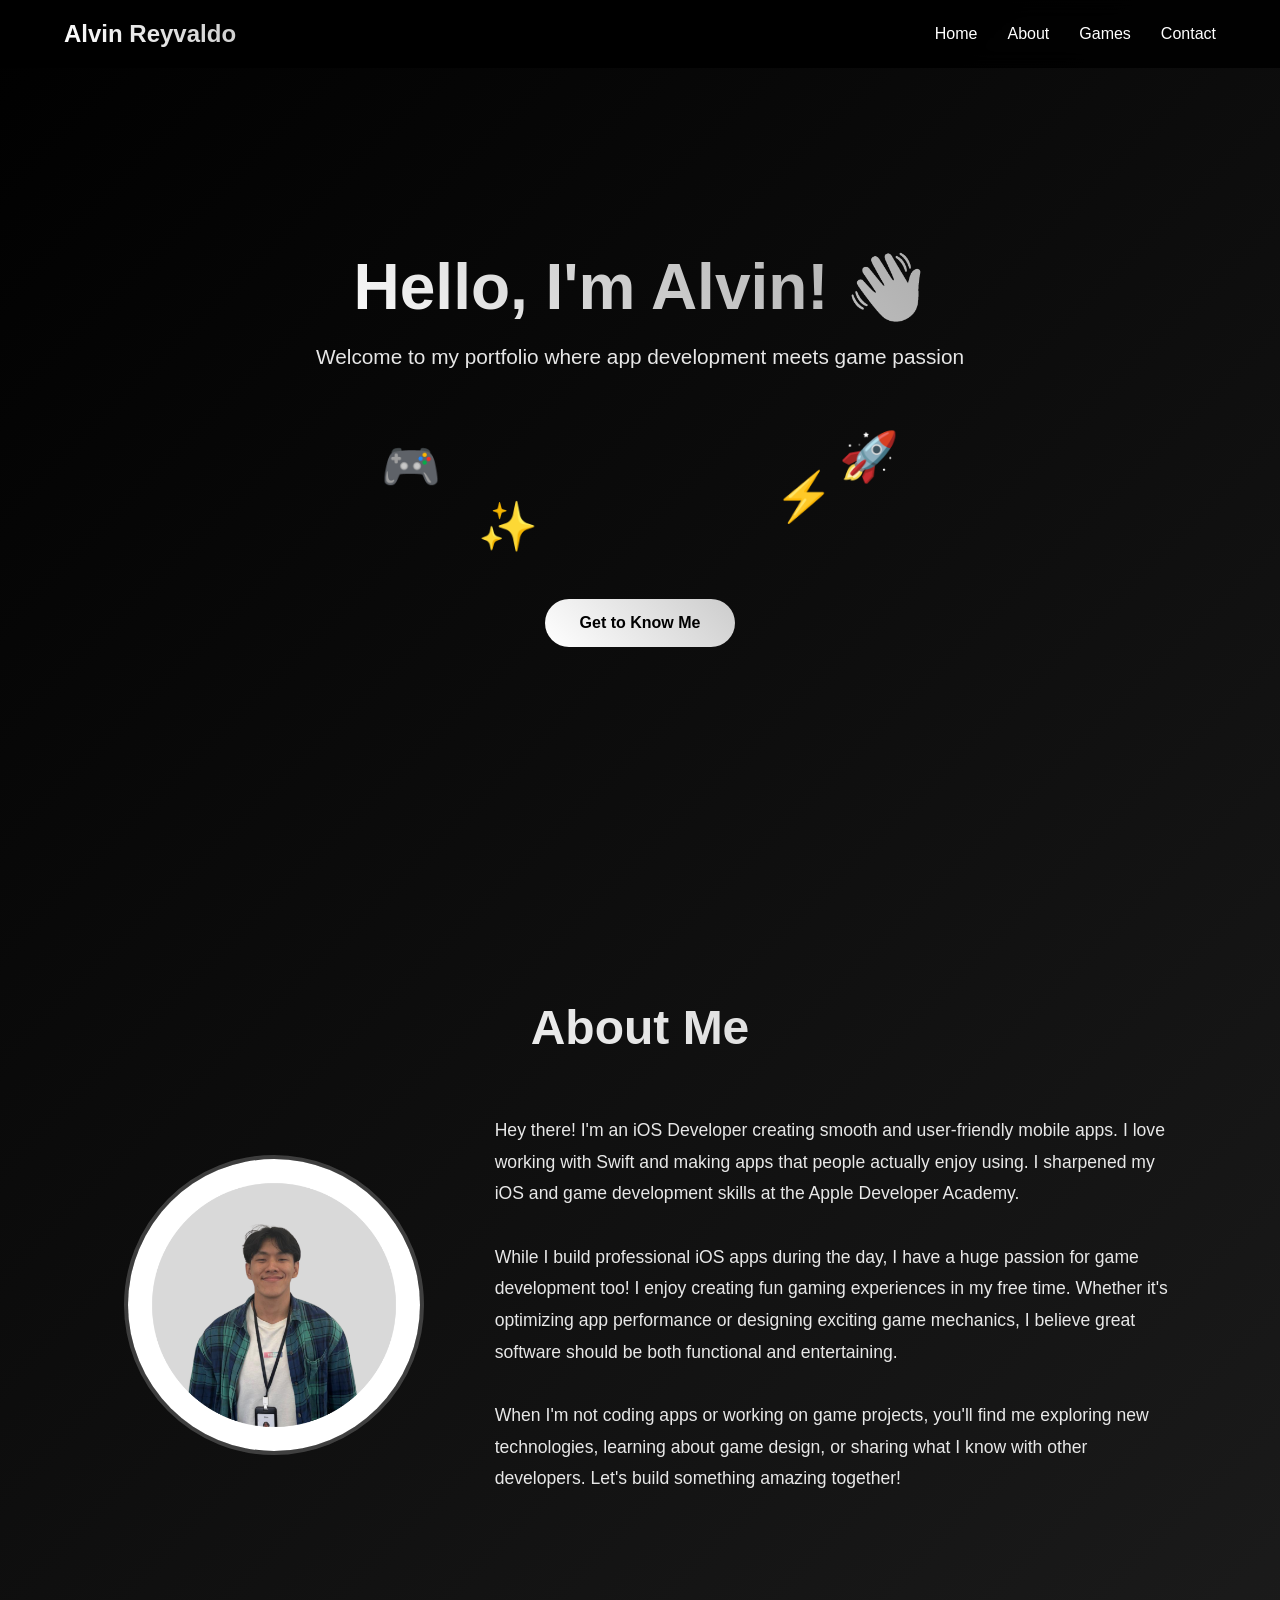
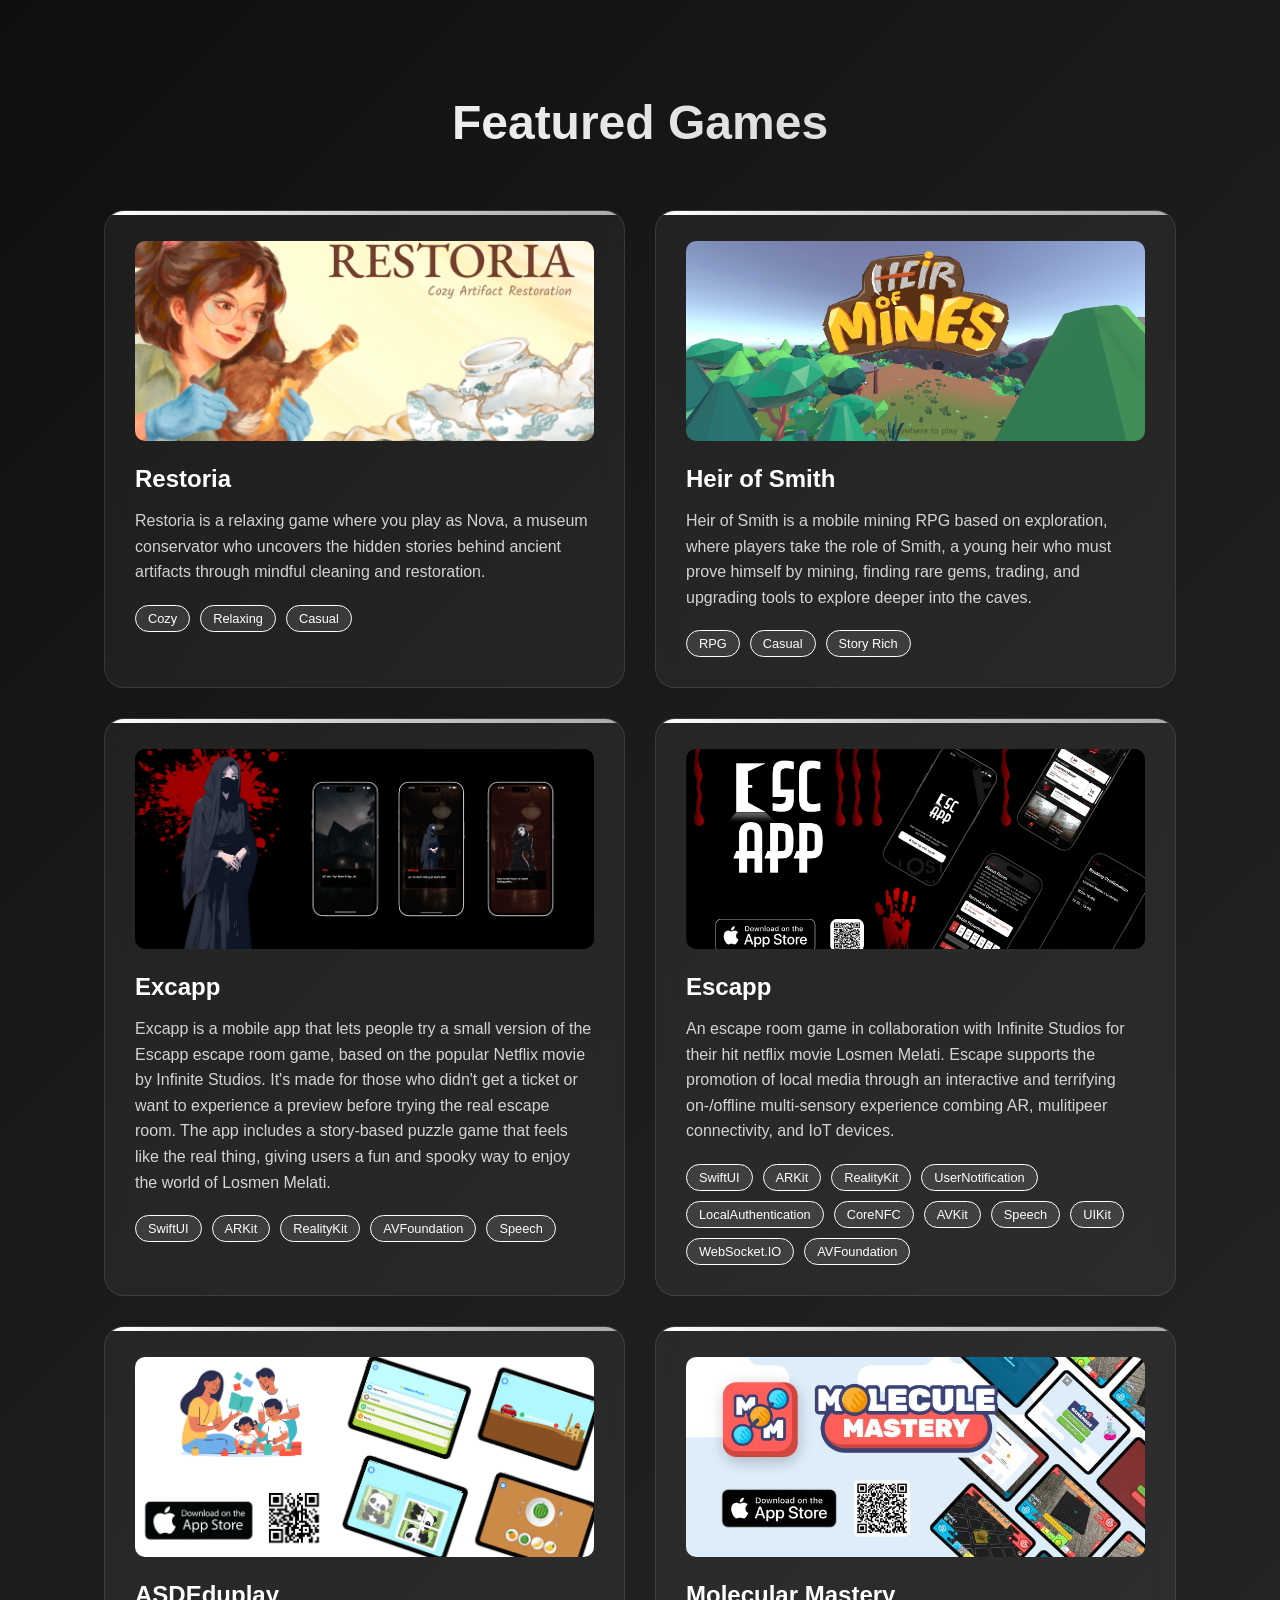
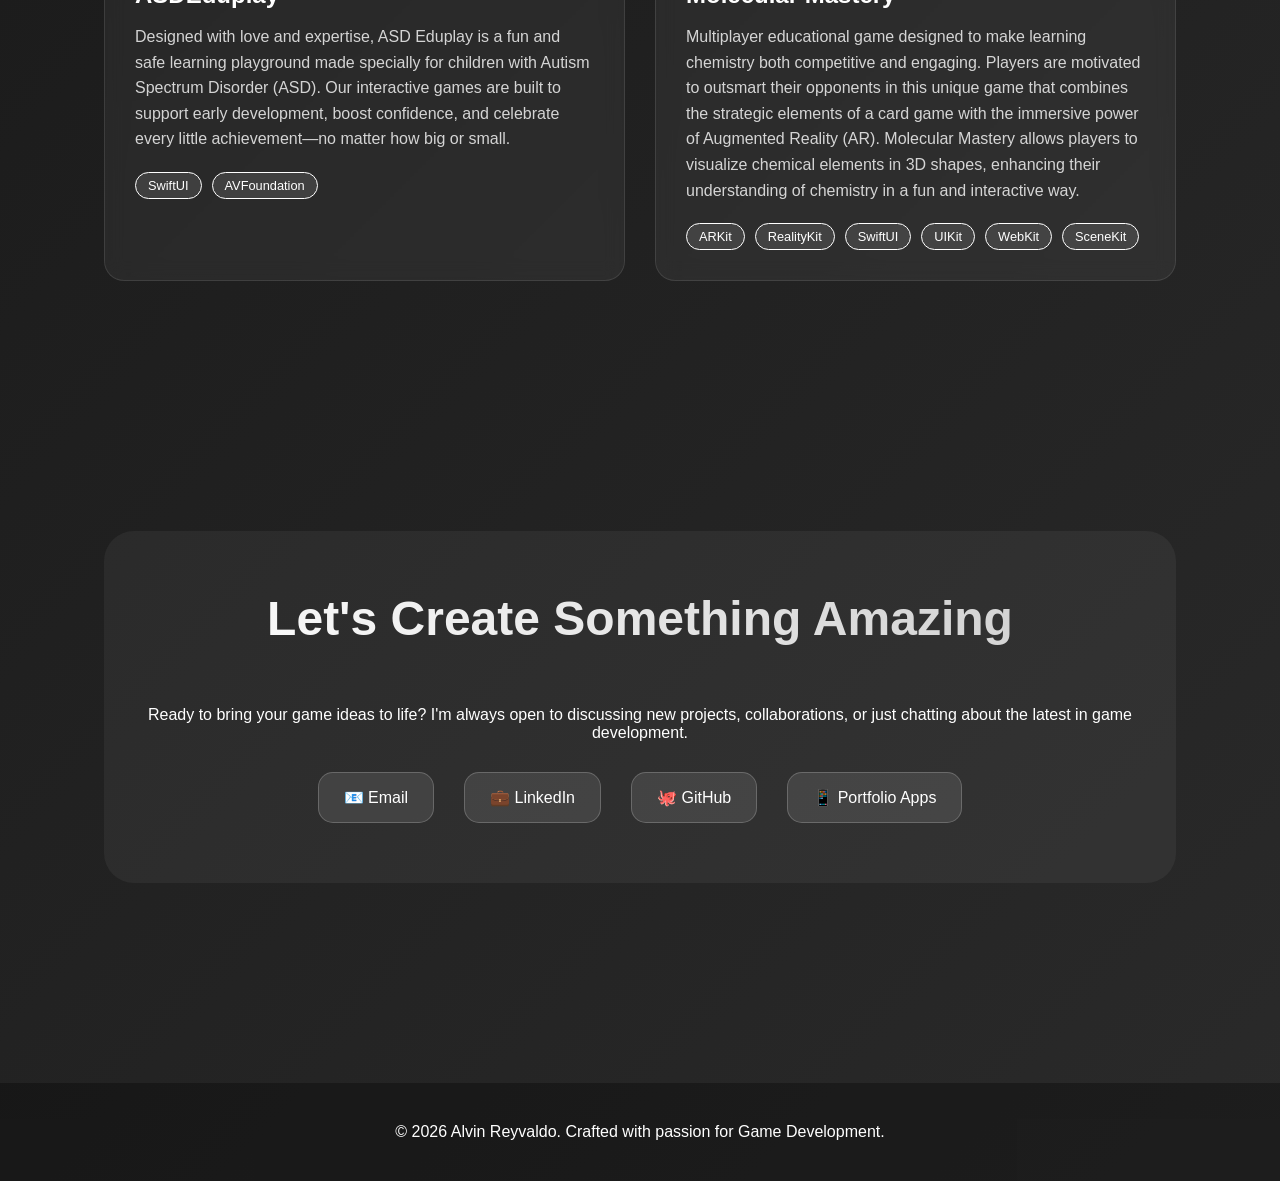
==== commit f89e54d8: "feat/ add Splitin & Soundboard Pop projects with support and privacy pages Co-Authored-By: Claude So" ====
--- a/GameDevelopment.html
+++ b/GameDevelopment.html
@@ -1354,9 +1354,9 @@
     <section id="about" class="section">
         <h2>About Me</h2>
         <div class="about-content">
-            <img src="assetsGame/alvin.png" alt="Alvin Reyvaldo" class="about-image">
+            <img src="assetsApps/Profile/alvin.png" alt="Alvin Reyvaldo" class="about-image">
             <div class="about-text">
-                <p>Hey there! I'm an iOS Developer with 1 year of experience creating smooth and user-friendly mobile apps. I love working with Swift and making apps that people actually enjoy using. Right now, I'm learning even more at the Apple Developer Academy.</p>
+                <p>Hey there! I'm an iOS Developer creating smooth and user-friendly mobile apps. I love working with Swift and making apps that people actually enjoy using. I sharpened my iOS and game development skills at the Apple Developer Academy.</p>
                 <br>
                 <p>While I build professional iOS apps during the day, I have a huge passion for game development too! I enjoy creating fun gaming experiences in my free time. Whether it's optimizing app performance or designing exciting game mechanics, I believe great software should be both functional and entertaining.</p>
                 <br>
@@ -1391,7 +1391,7 @@
                 </div>
             </div>
 
-            <div class="game-card" onclick="openModal('stellarOdyssey')">
+            <div class="game-card" onclick="openModal('excapp')">
                 <img src="assetsGame/bannerExcapp.png" alt="Excapp" class="game-image">
                 <h3>Excapp</h3>
                 <p>Excapp is a mobile app that lets people try a small version of the Escapp escape room game, based on the popular Netflix movie by Infinite Studios. It's made for those who didn't get a ticket or want to experience a preview before trying the real escape room. The app includes a story-based puzzle game that feels like the real thing, giving users a fun and spooky way to enjoy the world of Losmen Melati.</p>
@@ -1404,8 +1404,8 @@
                 </div>
             </div>
 
-            <div class="game-card" onclick="openModal('mysticRealms')">
-                <img src="assetsGame/bannerEscapp.png" alt="Mystic Realms" class="game-image">
+            <div class="game-card" onclick="openModal('escapp')">
+                <img src="assetsApps/Escapp/bannerEscapp.png" alt="Escapp" class="game-image">
                 <h3>Escapp</h3>
                 <p>An escape room game in collaboration with Infinite Studios for their hit netflix movie Losmen Melati. Escape supports the promotion of local media through an interactive and terrifying on-/offline multi-sensory experience combing AR, mulitipeer connectivity, and IoT devices.</p>
                 <div class="tech-stack">
@@ -1423,8 +1423,8 @@
                 </div>
             </div>
 
-            <div class="game-card" onclick="openModal('neonVelocity')">
-                <img src="assetsGame/bannerASDEduplay.png" alt="Neon Velocity" class="game-image">
+            <div class="game-card" onclick="openModal('asdEduplay')">
+                <img src="assetsGame/bannerASDEduplay.png" alt="ASD Eduplay" class="game-image">
                 <h3>ASDEduplay</h3>
                 <p>Designed with love and expertise, ASD Eduplay is a fun and safe learning playground made specially for children with Autism Spectrum Disorder (ASD). Our interactive games are built to support early development, boost confidence, and celebrate every little achievement—no matter how big or small.</p>
                 <div class="tech-stack">
@@ -1433,8 +1433,8 @@
                 </div>
             </div>
 
-            <div class="game-card" onclick="openModal('quantumPuzzle')">
-                <img src="assetsGame/bannedMolecular.jpeg" alt="Quantum Puzzle" class="game-image">
+            <div class="game-card" onclick="openModal('molecularMastery')">
+                <img src="assetsGame/bannedMolecular.jpeg" alt="Molecular Mastery" class="game-image">
                 <h3>Molecular Mastery</h3>
                 <p>Multiplayer educational game designed to make learning chemistry both competitive and engaging. Players are motivated to outsmart their opponents in this unique game that combines the strategic elements of a card game with the immersive power of Augmented Reality (AR). Molecular Mastery allows players to visualize chemical elements in 3D shapes, enhancing their understanding of chemistry in a fun and interactive way.</p>
                 <div class="tech-stack">
@@ -1479,27 +1479,27 @@
     </div>
 
     <!-- Project Modals -->
-    <div id="stellarOdyssey" class="modal">
+    <div id="excapp" class="modal">
         <div class="modal-content">
-            <span class="close" onclick="closeModal('stellarOdyssey')">&times;</span>
+            <span class="close" onclick="closeModal('excapp')">&times;</span>
             <h2>Excapp</h2>
-            <img src="assetsGame/bannerExcapp.png" alt="Stellar Odyssey Main Image" class="modal-image">
+            <img src="assetsGame/bannerExcapp.png" alt="Excapp banner" class="modal-image">
             <h2>My role as iOS developer</h2>
             <p>This is my personal project developed for the Escapp exhibition app, where I recreated a basic puzzle inspired by the original Escapp escape room experience. The app combines interactive elements and problem-solving to give users a taste of escape room challenges in a mobile format.</p>            
             <div class="media-section">
                 <h3>📸 Screenshots</h3>
                 <div class="media-grid">
                     <div class="media-item" onclick="openMediaModal(this)">
-                        <img src="assetsGame/ssExcapp2.PNG" alt="Space exploration view" class="media-image">
-                    </div>
-                    <div class="media-item" onclick="openMediaModal(this)">
-                        <img src="assetsGame/ssExcapp4.jpeg" alt="Ship customization" class="media-image">
-                    </div>
-                    <div class="media-item" onclick="openMediaModal(this)">
-                        <img src="assetsGame/ssExcapp3.jpeg" alt="Ship customization" class="media-image">
-                    </div>
-                    <div class="media-item" onclick="openMediaModal(this)">
-                        <img src="assetsGame/ssExcapp.PNG" alt="Planet surface" class="media-image">
+                        <img src="assetsGame/ssExcapp2.PNG" alt="Excapp screenshot 1" class="media-image">
+                    </div>
+                    <div class="media-item" onclick="openMediaModal(this)">
+                        <img src="assetsGame/ssExcapp4.jpeg" alt="Excapp screenshot 2" class="media-image">
+                    </div>
+                    <div class="media-item" onclick="openMediaModal(this)">
+                        <img src="assetsGame/ssExcapp3.jpeg" alt="Excapp screenshot 3" class="media-image">
+                    </div>
+                    <div class="media-item" onclick="openMediaModal(this)">
+                        <img src="assetsGame/ssExcapp.PNG" alt="Excapp screenshot 4" class="media-image">
                     </div>
                 </div>
             </div>
@@ -1546,29 +1546,27 @@
         </div>
     </div>
 
-    <div id="mysticRealms" class="modal">
+    <div id="escapp" class="modal">
         <div class="modal-content">
-            <span class="close" onclick="closeModal('mysticRealms')">&times;</span>
+            <span class="close" onclick="closeModal('escapp')">&times;</span>
             <h2>Escapp</h2>
-            <img src="assetsGame/bannerEscapp.png" alt="Mystic Realms Main Image" class="modal-image">
+            <img src="assetsApps/Escapp/bannerEscapp.png" alt="Escapp banner" class="modal-image">
             <h2>My role as iOS developer</h2>
             <p>Implemented Sign In with Apple for secure user login before booking. Built a horror-themed puzzle game with voice-based interaction, eerie visuals, and dynamic messages. Integrated AVKit for video playback, CoreNFC for scanning NFC tags, and WebSocket for sending real-time updates after scans. Added local notifications using UserNotifications framework, and used ARKit with RealityKit to display haunted-style videos in augmented reality, creating a museum-like immersive experience.</p>
             <div class="media-section">
                 <h3>📸 Screenshots</h3>
                 <div class="media-grid">
                     <div class="media-item" onclick="openMediaModal(this)">
-                        <img src="assetsGame/ssEscapp1.png" alt="Castle environments" class="media-image">
-                        
-                    </div>
-                    <div class="media-item" onclick="openMediaModal(this)">
-                        <img src="assetsGame/ssEscapp2.png" alt="Fire magic system" class="media-image">
-                        
-                    </div>
-                    <div class="media-item" onclick="openMediaModal(this)">
-                        <img src="assetsGame/ssEscapp3.png" alt="Nature puzzles" class="media-image">                  
-                    </div>
-                    <div class="media-item" onclick="openMediaModal(this)">
-                        <img src="assetsGame/ssEscapp4.png" alt="Nature puzzles" class="media-image">
+                        <img src="assetsApps/Escapp/ssEscapp1.png" alt="Escapp screenshot 1" class="media-image">
+                    </div>
+                    <div class="media-item" onclick="openMediaModal(this)">
+                        <img src="assetsApps/Escapp/ssEscapp2.png" alt="Escapp screenshot 2" class="media-image">
+                    </div>
+                    <div class="media-item" onclick="openMediaModal(this)">
+                        <img src="assetsApps/Escapp/ssEscapp3.png" alt="Escapp screenshot 3" class="media-image">
+                    </div>
+                    <div class="media-item" onclick="openMediaModal(this)">
+                        <img src="assetsApps/Escapp/ssEscapp4.png" alt="Escapp screenshot 4" class="media-image">
                     </div>
                 </div>
             </div>
@@ -1576,30 +1574,30 @@
             <div class="video-section">
                 <h3>🎥 Videos</h3>
                 <div class="videos-grid">
-                    <div class="video-container" onclick="playVideo('assetsGame/escapp1.mp4', 'Face id')">
+                    <div class="video-container" onclick="playVideo('assetsApps/Escapp/escapp1.MP4', 'Face id')">
                         <video class="video-thumbnail" preload="metadata">
-                            <source src="assetsGame/escapp1.mp4" type="video/mp4">
+                            <source src="assetsApps/Escapp/escapp1.MP4" type="video/mp4">
                         </video>
                         <div class="play-button">▶️</div>
                         <div class="video-title">Face id</div>
                     </div>
-                    <div class="video-container" onclick="playVideo('assetsGame/escapp4.mp4', 'Chat with unknown')">
+                    <div class="video-container" onclick="playVideo('assetsApps/Escapp/escapp4.MP4', 'Chat with unknown')">
                         <video class="video-thumbnail" preload="metadata">
-                            <source src="assetsGame/escapp4.mp4" type="video/mp4">
+                            <source src="assetsApps/Escapp/escapp4.MP4" type="video/mp4">
                         </video>
                         <div class="play-button">▶️</div>
                         <div class="video-title">Chat with unknown</div>
                     </div>
-                    <div class="video-container" onclick="playVideo('assetsGame/escapp2.mp4', 'Horror animation')">
+                    <div class="video-container" onclick="playVideo('assetsApps/Escapp/escapp2.mp4', 'Horror animation')">
                         <video class="video-thumbnail" preload="metadata">
-                            <source src="assetsGame/escapp2.mp4" type="video/mp4">
+                            <source src="assetsApps/Escapp/escapp2.mp4" type="video/mp4">
                         </video>
                         <div class="play-button">▶️</div>
                         <div class="video-title">Horror animation</div>
                     </div>
-                    <div class="video-container" onclick="playVideo('assetsGame/escapp3.mp4', 'Puzzle Mechanics')">
+                    <div class="video-container" onclick="playVideo('assetsApps/Escapp/escapp3.mp4', 'Puzzle Mechanics')">
                         <video class="video-thumbnail" preload="metadata">
-                            <source src="assetsGame/escapp3.mp4" type="video/mp4">
+                            <source src="assetsApps/Escapp/escapp3.mp4" type="video/mp4">
                         </video>
                         <div class="play-button">▶️</div>
                         <div class="video-title">Puzzle Mechanics</div>
@@ -1628,24 +1626,24 @@
         </div>
     </div>
 
-    <div id="neonVelocity" class="modal">
+    <div id="asdEduplay" class="modal">
         <div class="modal-content">
-            <span class="close" onclick="closeModal('neonVelocity')">&times;</span>
+            <span class="close" onclick="closeModal('asdEduplay')">&times;</span>
             <h2>ASDEduplay</h2>
-            <img src="assetsGame/bannerASDEduplay.png" alt="Neon Velocity Main Image" class="modal-image" onclick="openLightbox('bannerASDEduplay.png')">
+            <img src="assetsGame/bannerASDEduplay.png" alt="ASD Eduplay banner" class="modal-image" onclick="openLightbox('assetsGame/bannerASDEduplay.png')">
             <h2>My role as iOS developer</h2>
             <p>Led the design and development of ASDEduplay, an educational app focused on providing an accessible, calming, and engaging experience for children with Autism Spectrum Disorder (ASD). Built adaptive learning games using SwiftUI and AVFoundation, featuring customizable sensory settings tailored to individual needs. Integrated a positive reinforcement system to encourage focus and motivation. Worked closely with autism specialists to ensure every interaction was thoughtfully crafted to support the cognitive and emotional needs of children with ASD.</p>
             <div class="media-section">
                 <h3>📸 Screenshots</h3>
                 <div class="media-grid">
                     <div class="media-item" onclick="openMediaModal(this)">
-                        <img src="assetsGame/ASDSS2.png" alt="Racing action" class="media-image">
-                    </div>
-                    <div class="media-item" onclick="openMediaModal(this)">
-                        <img src="assetsGame/ASDSS3.png" alt="Cyberpunk city" class="media-image">
-                    </div>
-                    <div class="media-item" onclick="openMediaModal(this)">
-                        <img src="assetsGame/ASDSS4.png" alt="Car customization" class="media-image">
+                        <img src="assetsGame/ASDSS2.png" alt="ASD Eduplay screenshot 1" class="media-image">
+                    </div>
+                    <div class="media-item" onclick="openMediaModal(this)">
+                        <img src="assetsGame/ASDSS3.png" alt="ASD Eduplay screenshot 2" class="media-image">
+                    </div>
+                    <div class="media-item" onclick="openMediaModal(this)">
+                        <img src="assetsGame/ASDSS4.png" alt="ASD Eduplay screenshot 3" class="media-image">
                     </div>
                 </div>
             </div>
@@ -1686,30 +1684,30 @@
         </div>
     </div>
 
-    <div id="quantumPuzzle" class="modal">
+    <div id="molecularMastery" class="modal">
         <div class="modal-content">
-            <span class="close" onclick="closeModal('quantumPuzzle')">&times;</span>
+            <span class="close" onclick="closeModal('molecularMastery')">&times;</span>
             <h2>Molecular Mastery</h2>
-            <img src="assetsGame/bannedMolecular.jpeg" alt="Quantum Puzzle Main Image" class="modal-image" onclick="openLightbox('bannedMolecular.jpeg')">
+            <img src="assetsGame/bannedMolecular.jpeg" alt="Molecular Mastery banner" class="modal-image" onclick="openLightbox('assetsGame/bannedMolecular.jpeg')">
             <h2>My role as iOS Developer</h2>
             <p>Contributed to the development of Molecular Mastery, an educational game that blends card-based strategy with augmented reality to make chemistry learning more interactive and competitive. Focused on designing the core game logic to encourage strategic gameplay and a sense of competition, inspired by collectible card games. Assisted in creating 3D molecular visualizations using ARKit, RealityKit, and SceneKit, helping bring chemical elements to life in AR. Also supported the overall game experience by refining visual interactions and ensuring the gameplay felt smooth, intuitive, and fun.</p>            
             <div class="media-section">
                 <h3>📸 Screenshots</h3>
                 <div class="media-grid">
                     <div class="media-item" onclick="openMediaModal(this)">
-                        <img src="assetsGame/gameplay1.jpeg" alt="Quantum mechanics" class="media-image">     
-                    </div>
-                    <div class="media-item" onclick="openMediaModal(this)">
-                        <img src="assetsGame/gameplay2.jpeg" alt="Puzzle interface" class="media-image">      
-                    </div>
-                    <div class="media-item" onclick="openMediaModal(this)">
-                        <img src="assetsGame/gameplay3.jpeg" alt="AR visualization" class="media-image">
-                    </div>
-                    <div class="media-item" onclick="openMediaModal(this)">
-                        <img src="assetsGame/moleculeiPhone.jpg" alt="AR visualization" class="media-image">
-                    </div>
-                    <div class="media-item" onclick="openMediaModal(this)">
-                        <img src="assetsGame/moleculeiPhone2.jpg" alt="AR visualization" class="media-image">
+                        <img src="assetsGame/gameplay1.jpeg" alt="Molecular Mastery gameplay 1" class="media-image">
+                    </div>
+                    <div class="media-item" onclick="openMediaModal(this)">
+                        <img src="assetsGame/gameplay2.jpeg" alt="Molecular Mastery gameplay 2" class="media-image">
+                    </div>
+                    <div class="media-item" onclick="openMediaModal(this)">
+                        <img src="assetsGame/gameplay3.jpeg" alt="Molecular Mastery AR visualization" class="media-image">
+                    </div>
+                    <div class="media-item" onclick="openMediaModal(this)">
+                        <img src="assetsGame/moleculeiPhone.jpg" alt="Molecular Mastery on iPhone 1" class="media-image">
+                    </div>
+                    <div class="media-item" onclick="openMediaModal(this)">
+                        <img src="assetsGame/moleculeiPhone2.jpg" alt="Molecular Mastery on iPhone 2" class="media-image">
                     </div>
                 </div>
             </div>
@@ -1889,16 +1887,16 @@
             <p>Ready to bring your game ideas to life? I'm always open to discussing new projects, collaborations, or just chatting about the latest in game development.</p>
             <div class="contact-links">
                 <a href="mailto:alvinreyvaldo1@gmail.com" class="contact-link">📧 Email</a>
-                <a href="https://www.linkedin.com/in/alvinreyvaldo/" class="contact-link">💼 LinkedIn</a>
-                <a href="https://github.com/alvinalibaba1" class="contact-link">🐙 GitHub</a>
-                <a href="Portfolio-Apps/AppsDevelopment.html" class="contact-link">📱 Portfolio Apps</a>
+                <a href="https://www.linkedin.com/in/alvin-reyvaldo-6aa4aa23a/" class="contact-link" target="_blank" rel="noopener">💼 LinkedIn</a>
+                <a href="https://github.com/alvinalibaba1" class="contact-link" target="_blank" rel="noopener">🐙 GitHub</a>
+                <a href="index.html" class="contact-link">📱 Portfolio Apps</a>
             </div>
         </div>
     </section>
 
     <!-- Footer -->
     <footer>
-        <p>&copy; 2025 Alvin Reyvaldo. Crafted with passion for Game Development.</p>
+        <p>&copy; 2026 Alvin Reyvaldo. Crafted with passion for Game Development.</p>
     </footer>
 
     <script>
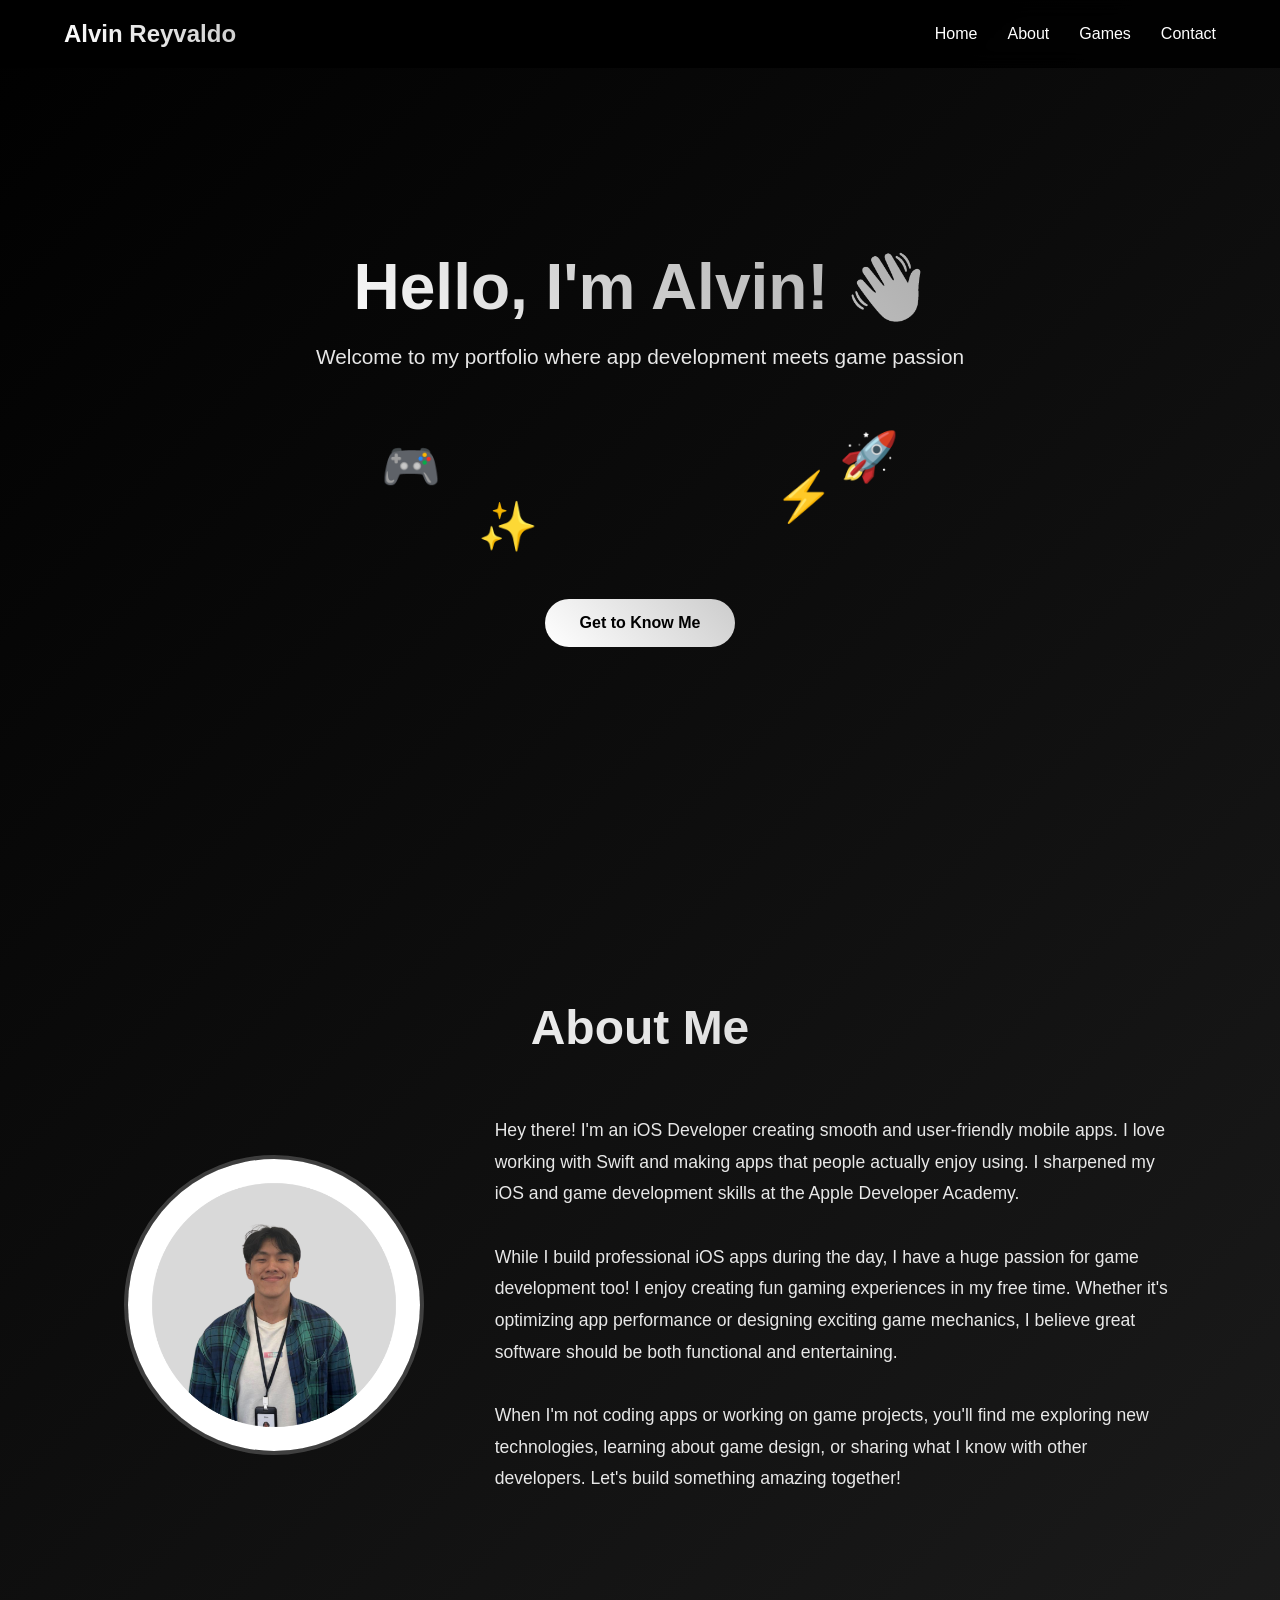
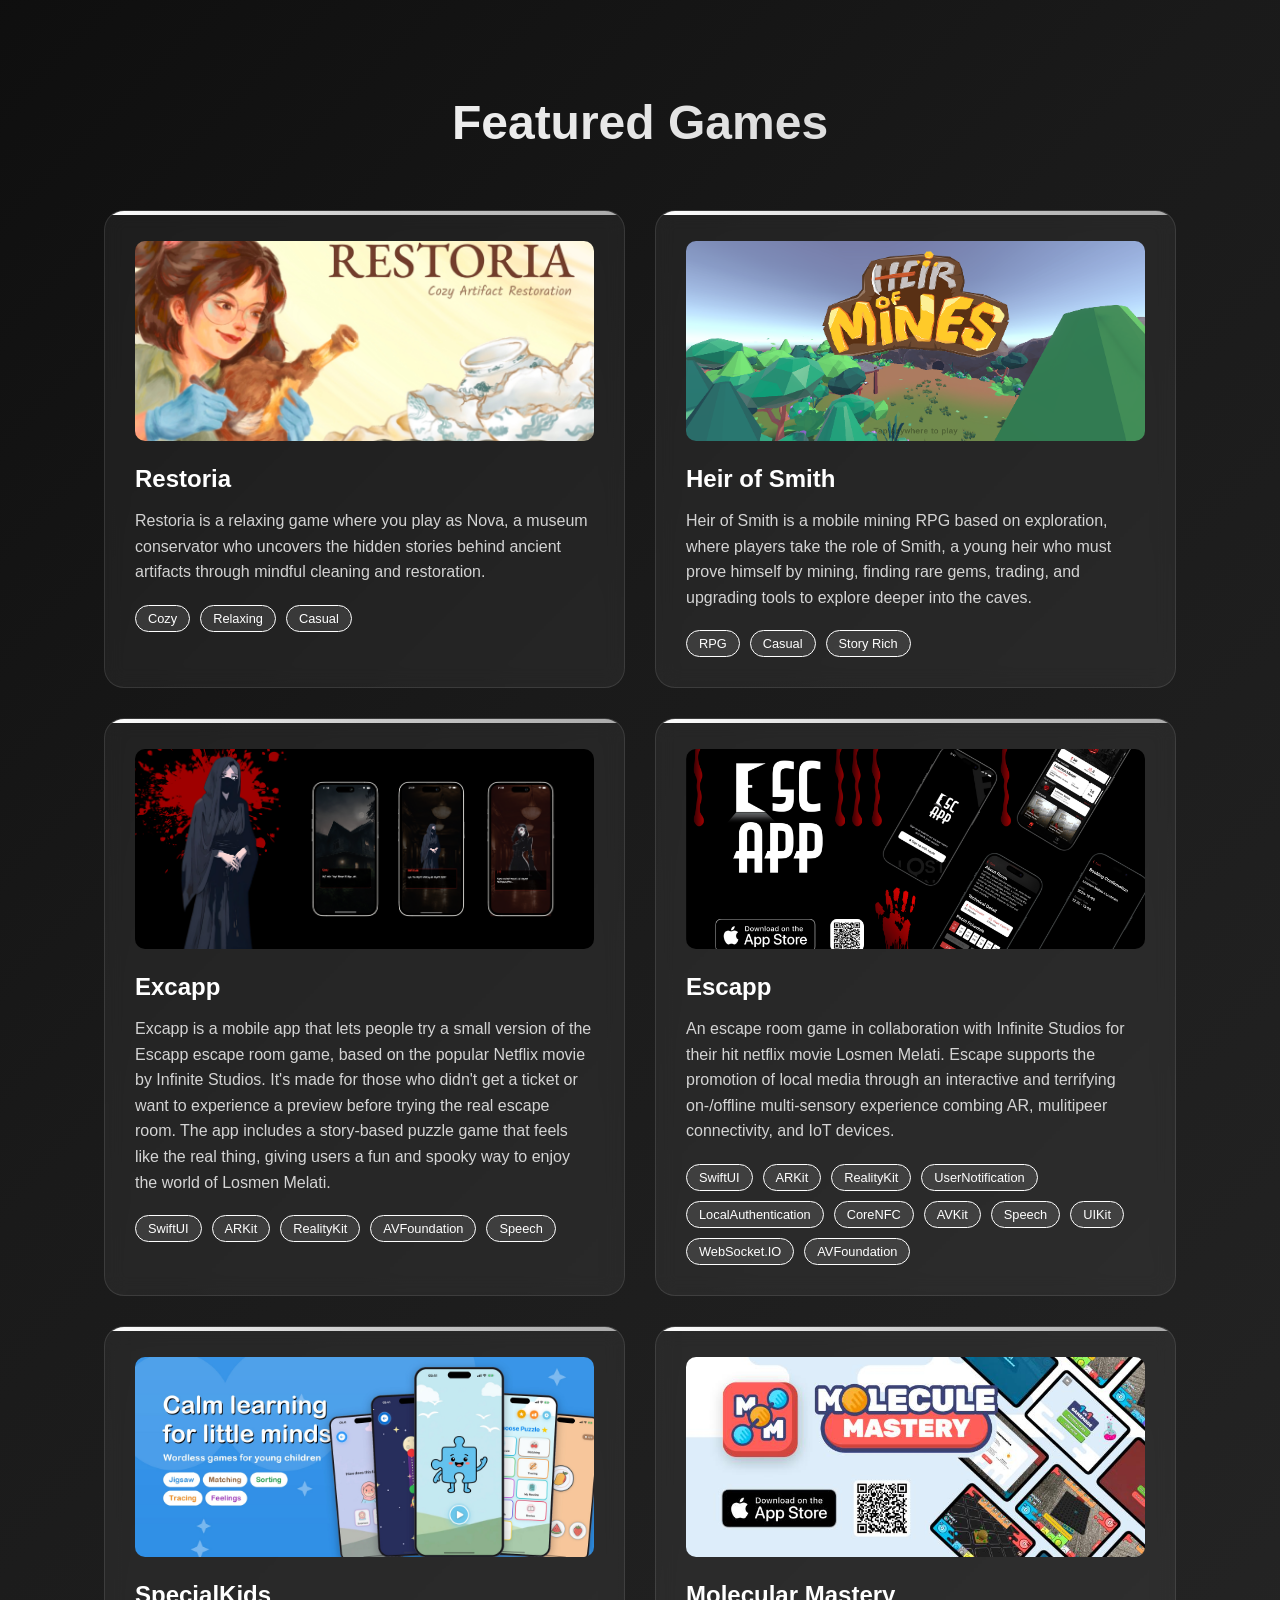
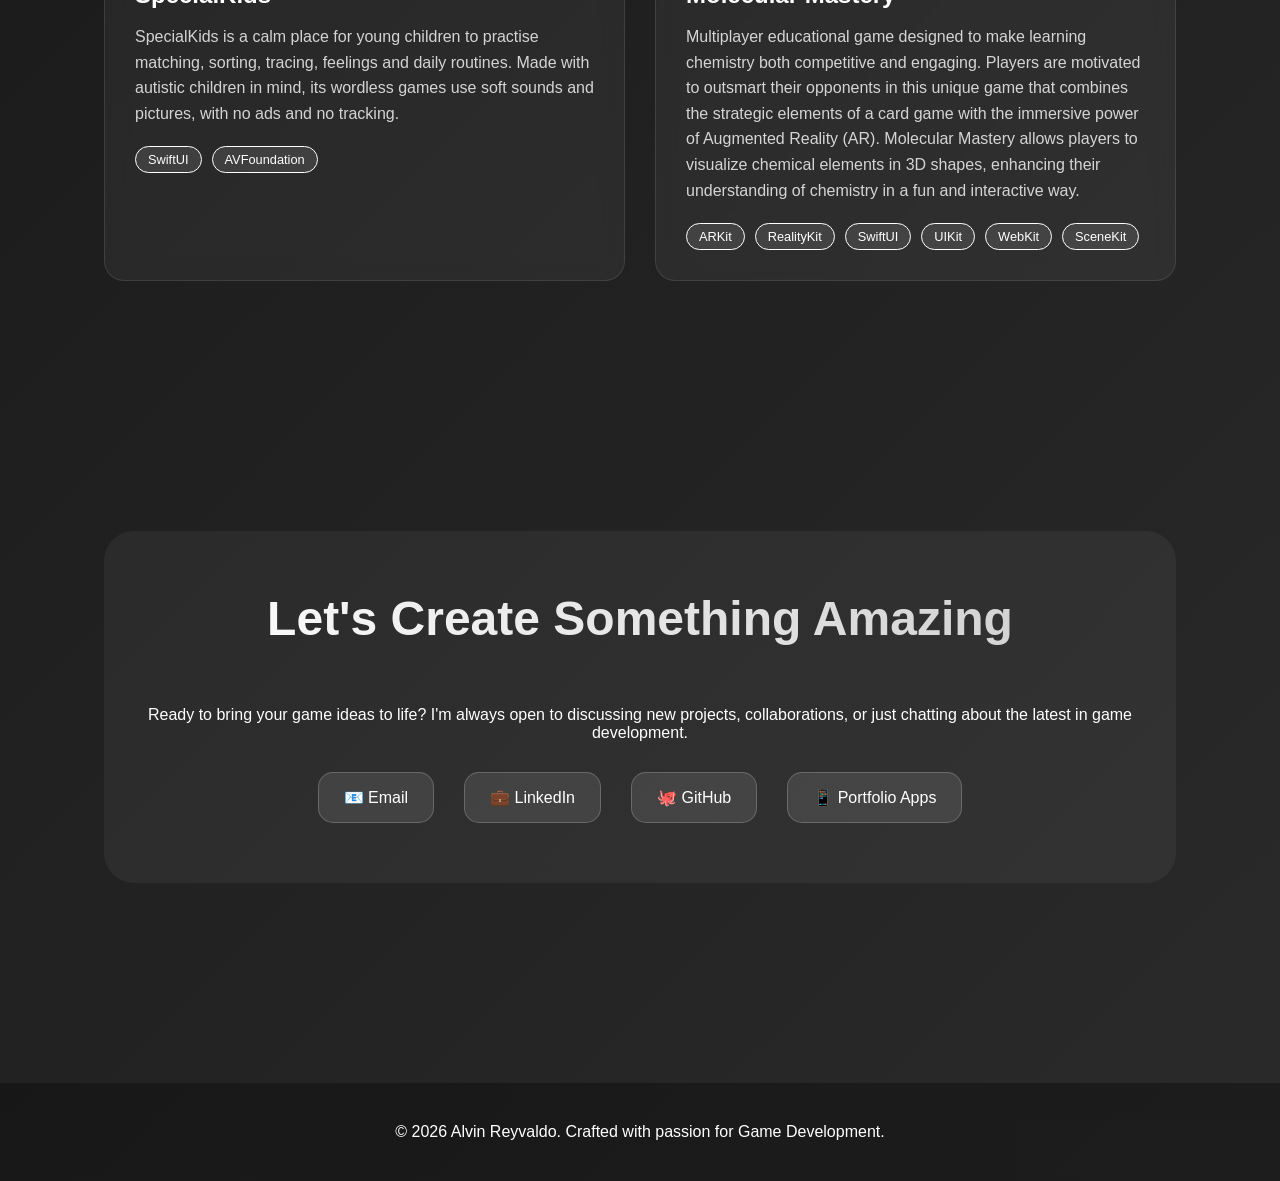
==== commit 1d9d57dc: "feat/ rename ASD Eduplay to SpecialKids Co-Authored-By: Claude Sonnet 5.5 <noreply@anthropic.com>" ====
--- a/GameDevelopment.html
+++ b/GameDevelopment.html
@@ -1423,10 +1423,10 @@
                 </div>
             </div>
 
-            <div class="game-card" onclick="openModal('asdEduplay')">
-                <img src="assetsGame/bannerASDEduplay.png" alt="ASD Eduplay" class="game-image">
-                <h3>ASDEduplay</h3>
-                <p>Designed with love and expertise, ASD Eduplay is a fun and safe learning playground made specially for children with Autism Spectrum Disorder (ASD). Our interactive games are built to support early development, boost confidence, and celebrate every little achievement—no matter how big or small.</p>
+            <div class="game-card" onclick="openModal('specialKids')">
+                <img src="assetsApps/SpecialKids/Banner.jpg" alt="SpecialKids" class="game-image">
+                <h3>SpecialKids</h3>
+                <p>SpecialKids is a calm place for young children to practise matching, sorting, tracing, feelings and daily routines. Made with autistic children in mind, its wordless games use soft sounds and pictures, with no ads and no tracking.</p>
                 <div class="tech-stack">
                     <span class="tech-tag">SwiftUI</span>
                     <span class="tech-tag">AVFoundation</span>
@@ -1626,24 +1626,24 @@
         </div>
     </div>
 
-    <div id="asdEduplay" class="modal">
+    <div id="specialKids" class="modal">
         <div class="modal-content">
-            <span class="close" onclick="closeModal('asdEduplay')">&times;</span>
-            <h2>ASDEduplay</h2>
-            <img src="assetsGame/bannerASDEduplay.png" alt="ASD Eduplay banner" class="modal-image" onclick="openLightbox('assetsGame/bannerASDEduplay.png')">
+            <span class="close" onclick="closeModal('specialKids')">&times;</span>
+            <h2>SpecialKids</h2>
+            <img src="assetsApps/SpecialKids/Banner.jpg" alt="SpecialKids banner" class="modal-image" onclick="openLightbox('assetsApps/SpecialKids/Banner.jpg')">
             <h2>My role as iOS developer</h2>
-            <p>Led the design and development of ASDEduplay, an educational app focused on providing an accessible, calming, and engaging experience for children with Autism Spectrum Disorder (ASD). Built adaptive learning games using SwiftUI and AVFoundation, featuring customizable sensory settings tailored to individual needs. Integrated a positive reinforcement system to encourage focus and motivation. Worked closely with autism specialists to ensure every interaction was thoughtfully crafted to support the cognitive and emotional needs of children with ASD.</p>
+            <p>Led the design and development of SpecialKids (formerly ASD Eduplay), an educational app focused on providing an accessible, calming, and engaging experience for young children, including autistic children. Built adaptive learning games using SwiftUI and AVFoundation, featuring customizable sensory settings tailored to individual needs. Integrated a positive reinforcement system to encourage focus and motivation. Worked closely with autism specialists to ensure every interaction was thoughtfully crafted to support the cognitive and emotional needs of children with ASD.</p>
             <div class="media-section">
                 <h3>📸 Screenshots</h3>
                 <div class="media-grid">
                     <div class="media-item" onclick="openMediaModal(this)">
-                        <img src="assetsGame/ASDSS2.png" alt="ASD Eduplay screenshot 1" class="media-image">
-                    </div>
-                    <div class="media-item" onclick="openMediaModal(this)">
-                        <img src="assetsGame/ASDSS3.png" alt="ASD Eduplay screenshot 2" class="media-image">
-                    </div>
-                    <div class="media-item" onclick="openMediaModal(this)">
-                        <img src="assetsGame/ASDSS4.png" alt="ASD Eduplay screenshot 3" class="media-image">
+                        <img src="assetsApps/SpecialKids/Screenshots/01.jpg" alt="SpecialKids screenshot 1" class="media-image">
+                    </div>
+                    <div class="media-item" onclick="openMediaModal(this)">
+                        <img src="assetsApps/SpecialKids/Screenshots/04.jpg" alt="SpecialKids screenshot 2" class="media-image">
+                    </div>
+                    <div class="media-item" onclick="openMediaModal(this)">
+                        <img src="assetsApps/SpecialKids/Screenshots/05.jpg" alt="SpecialKids screenshot 3" class="media-image">
                     </div>
                 </div>
             </div>
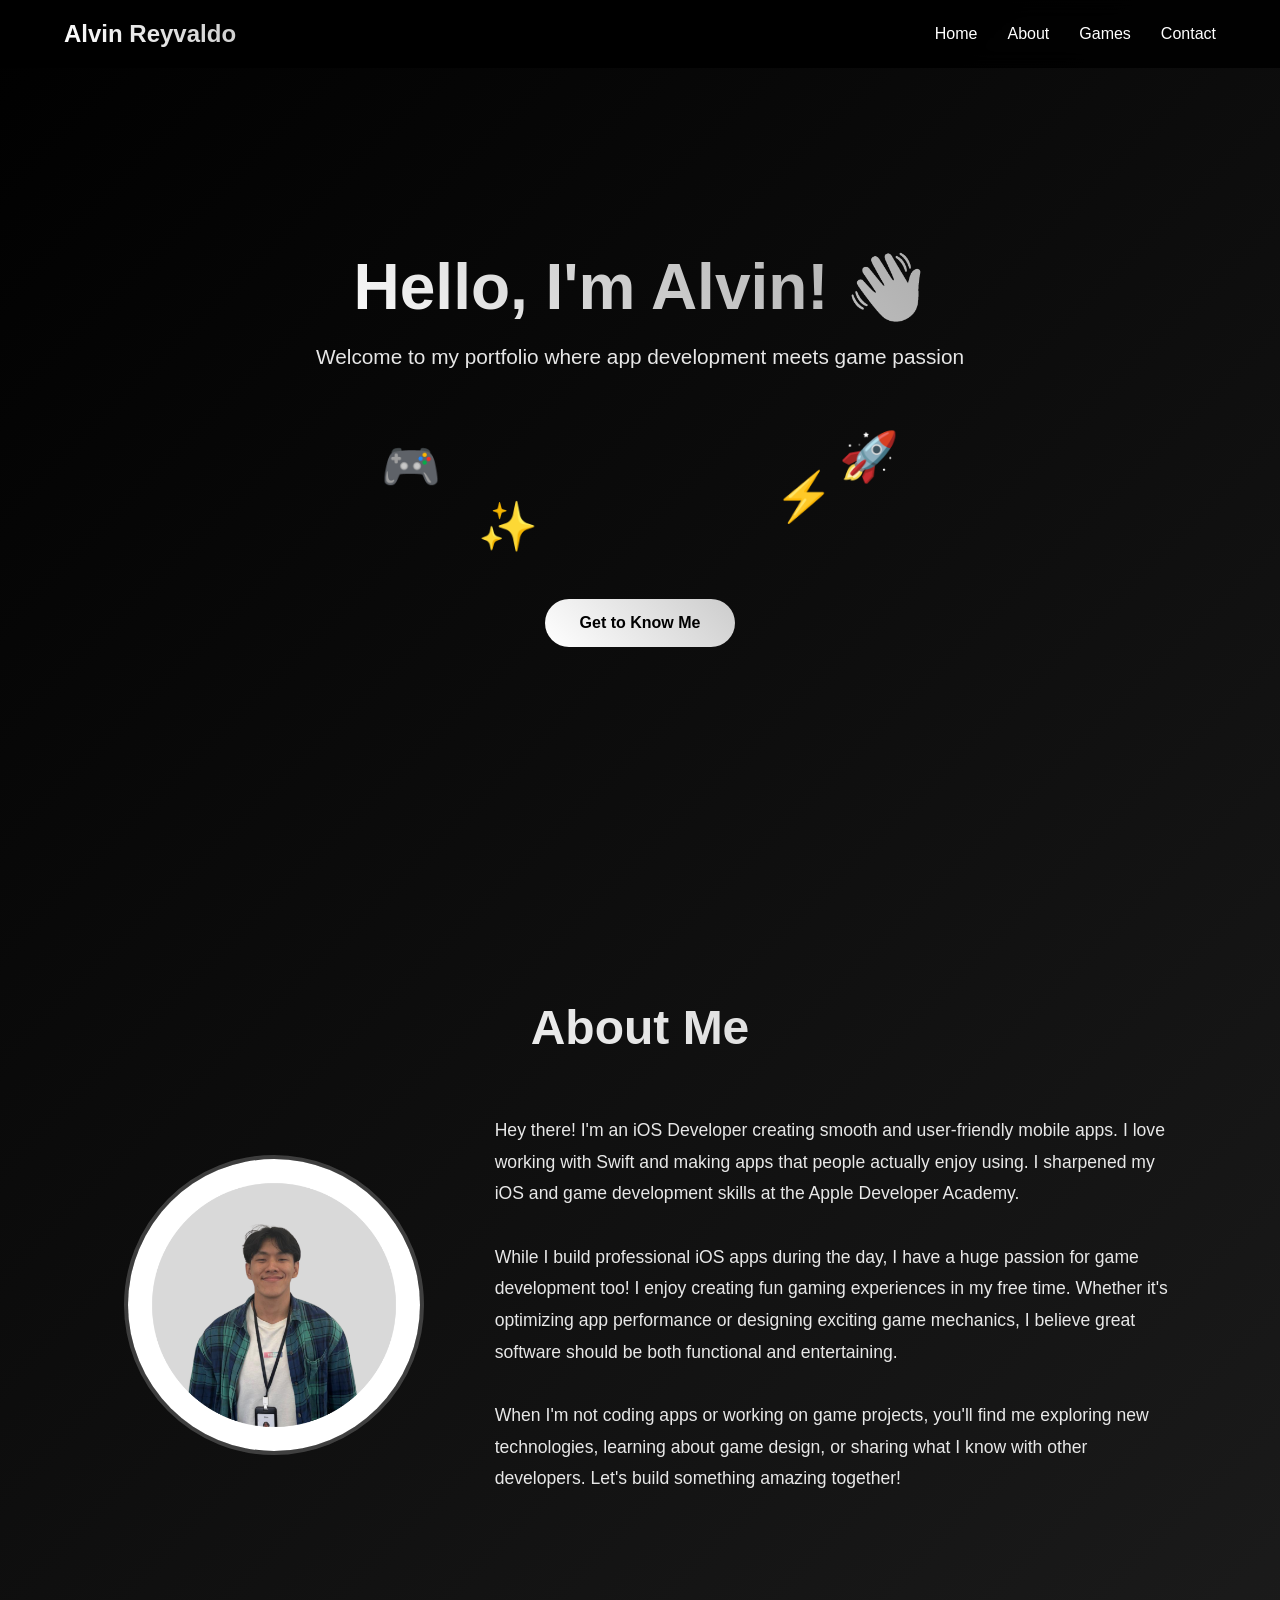
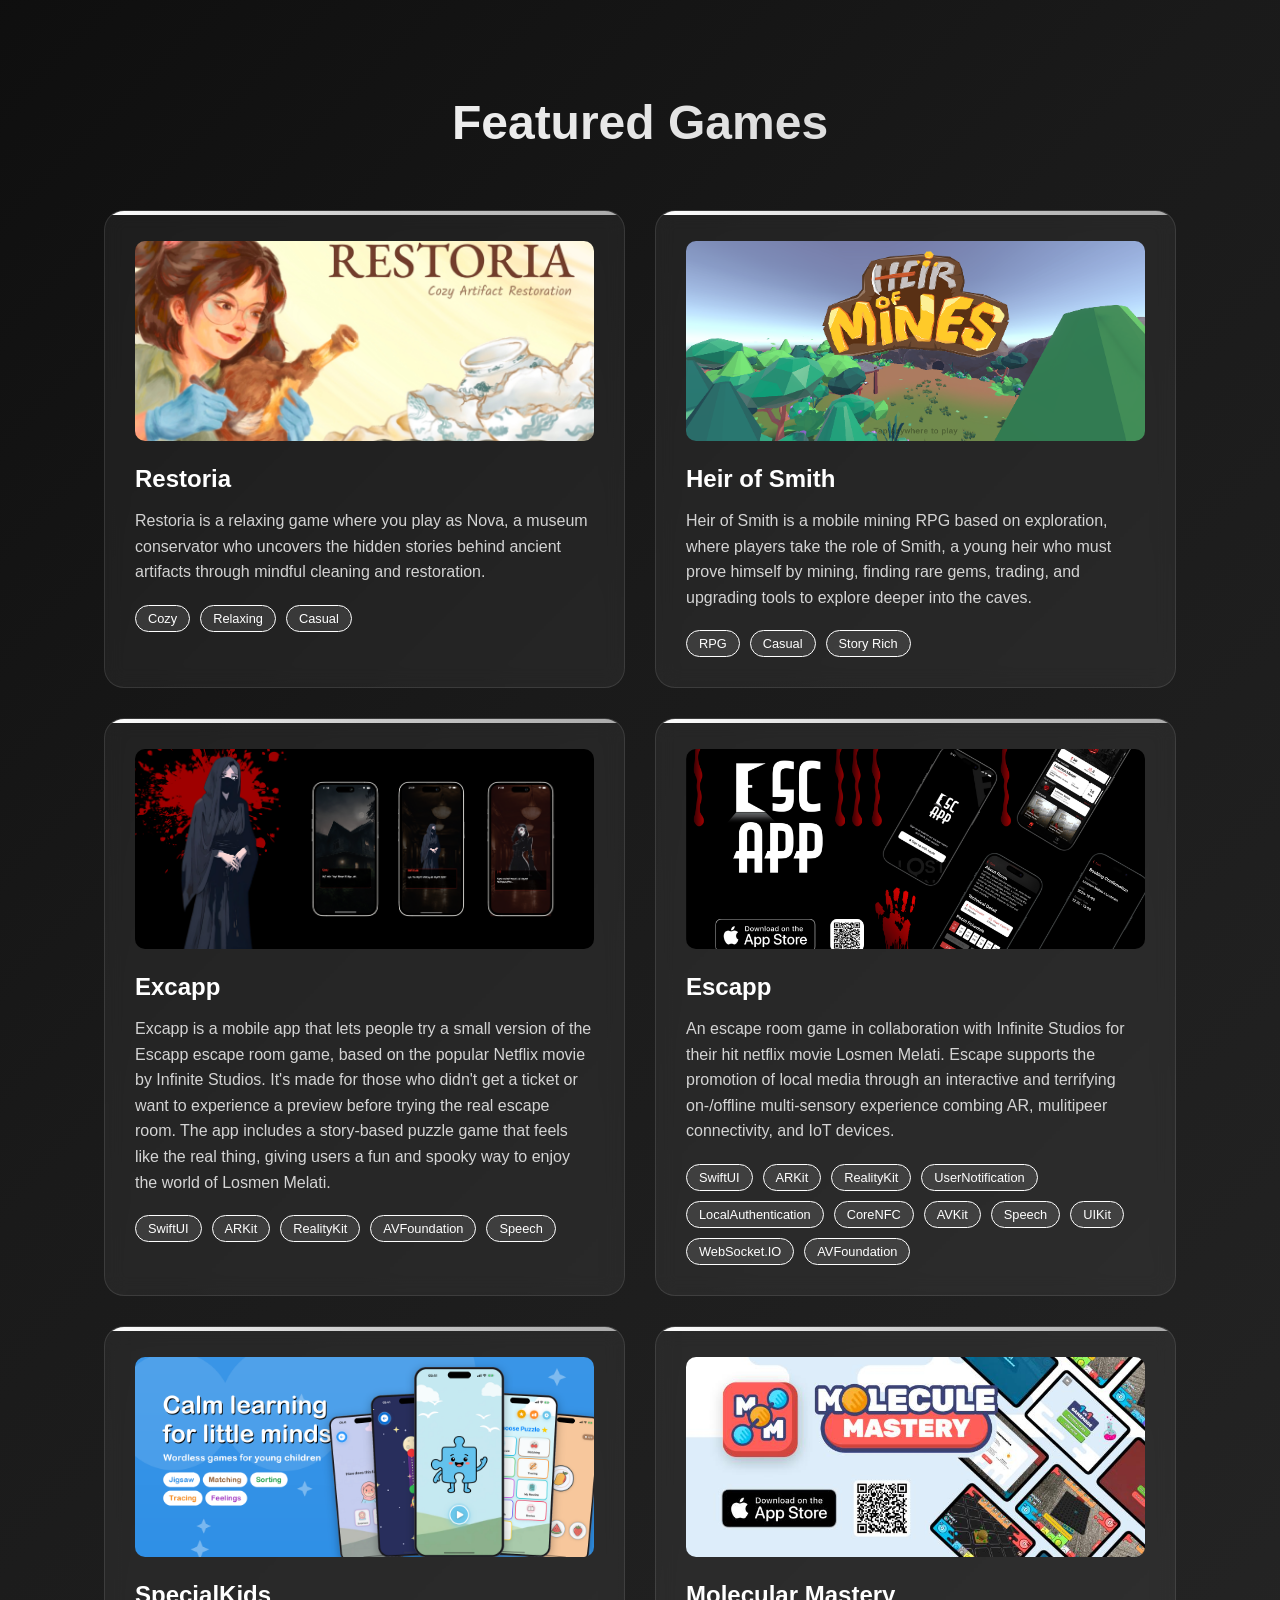
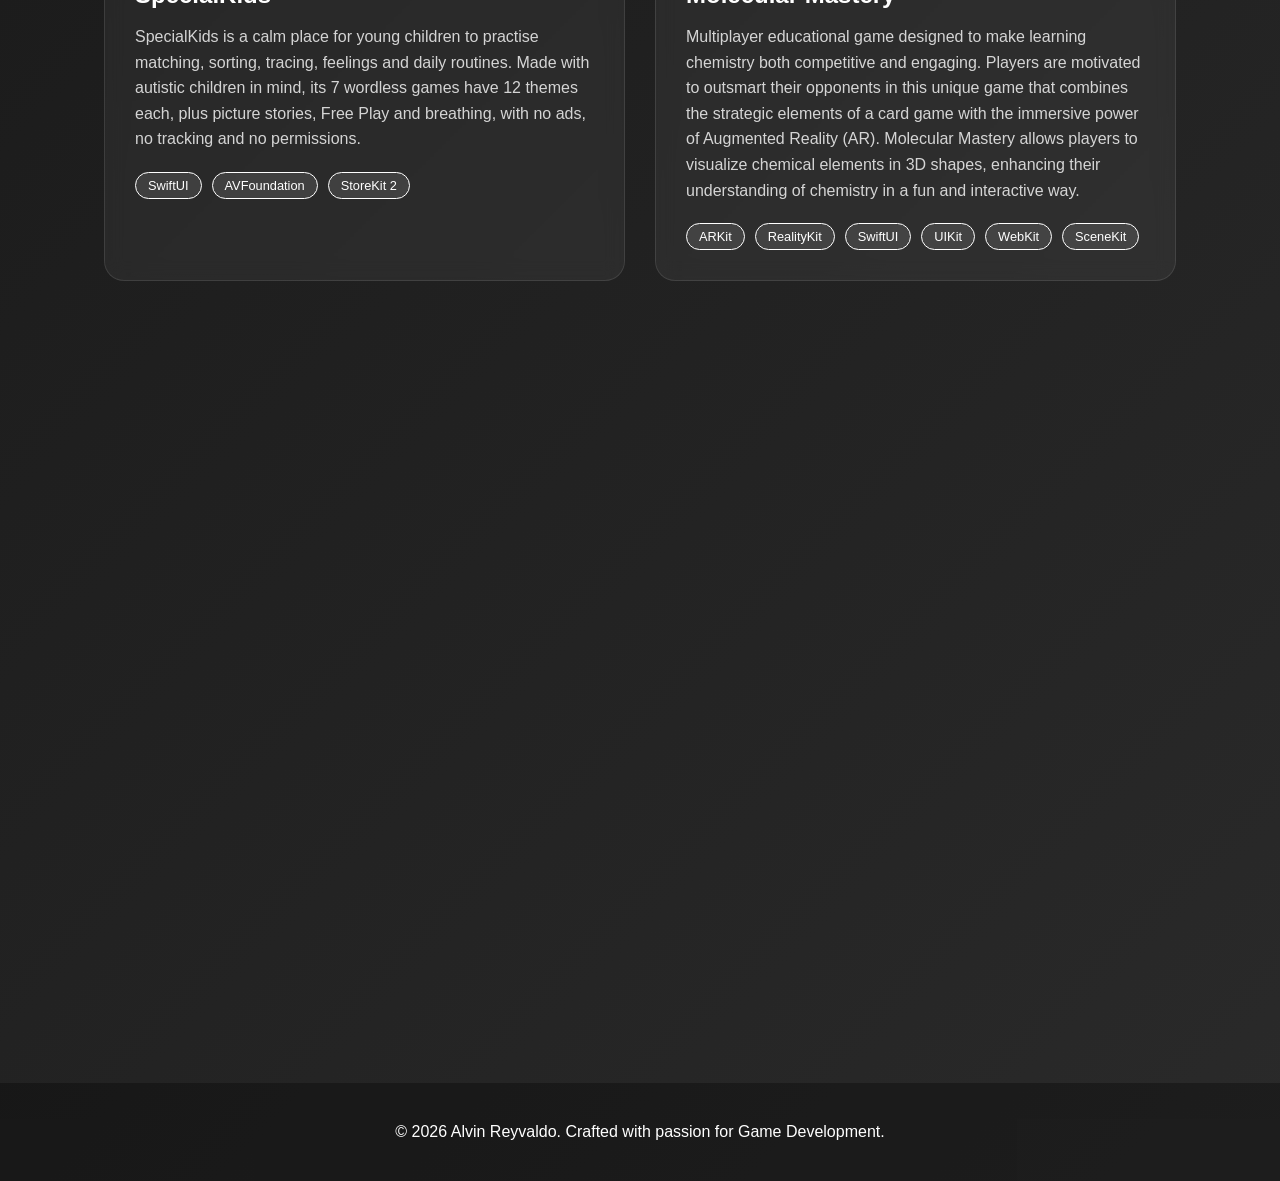
==== commit 62d5e5a9: "feat/ refresh SpecialKids with 1.3 screenshots, banner, logo and video" ====
--- a/GameDevelopment.html
+++ b/GameDevelopment.html
@@ -1424,12 +1424,13 @@
             </div>
 
             <div class="game-card" onclick="openModal('specialKids')">
-                <img src="assetsApps/SpecialKids/Banner.jpg" alt="SpecialKids" class="game-image">
+                <img src="assetsApps/SpecialKids/Banner.png" alt="SpecialKids" class="game-image">
                 <h3>SpecialKids</h3>
-                <p>SpecialKids is a calm place for young children to practise matching, sorting, tracing, feelings and daily routines. Made with autistic children in mind, its wordless games use soft sounds and pictures, with no ads and no tracking.</p>
+                <p>SpecialKids is a calm place for young children to practise matching, sorting, tracing, feelings and daily routines. Made with autistic children in mind, its 7 wordless games have 12 themes each, plus picture stories, Free Play and breathing, with no ads, no tracking and no permissions.</p>
                 <div class="tech-stack">
                     <span class="tech-tag">SwiftUI</span>
                     <span class="tech-tag">AVFoundation</span>
+                    <span class="tech-tag">StoreKit 2</span>
                 </div>
             </div>
 
@@ -1630,42 +1631,39 @@
         <div class="modal-content">
             <span class="close" onclick="closeModal('specialKids')">&times;</span>
             <h2>SpecialKids</h2>
-            <img src="assetsApps/SpecialKids/Banner.jpg" alt="SpecialKids banner" class="modal-image" onclick="openLightbox('assetsApps/SpecialKids/Banner.jpg')">
+            <img src="assetsApps/SpecialKids/Banner.png" alt="SpecialKids banner" class="modal-image" onclick="openLightbox('assetsApps/SpecialKids/Banner.png')">
             <h2>My role as iOS developer</h2>
             <p>Led the design and development of SpecialKids (formerly ASD Eduplay), an educational app focused on providing an accessible, calming, and engaging experience for young children, including autistic children. Built adaptive learning games using SwiftUI and AVFoundation, featuring customizable sensory settings tailored to individual needs. Integrated a positive reinforcement system to encourage focus and motivation. Worked closely with autism specialists to ensure every interaction was thoughtfully crafted to support the cognitive and emotional needs of children with ASD.</p>
             <div class="media-section">
                 <h3>📸 Screenshots</h3>
                 <div class="media-grid">
                     <div class="media-item" onclick="openMediaModal(this)">
-                        <img src="assetsApps/SpecialKids/Screenshots/01.jpg" alt="SpecialKids screenshot 1" class="media-image">
-                    </div>
-                    <div class="media-item" onclick="openMediaModal(this)">
-                        <img src="assetsApps/SpecialKids/Screenshots/04.jpg" alt="SpecialKids screenshot 2" class="media-image">
-                    </div>
-                    <div class="media-item" onclick="openMediaModal(this)">
-                        <img src="assetsApps/SpecialKids/Screenshots/05.jpg" alt="SpecialKids screenshot 3" class="media-image">
+                        <img src="assetsApps/SpecialKids/Screenshots/01-themes.jpg" alt="SpecialKids Matching themes, free and premium" class="media-image">
+                    </div>
+                    <div class="media-item" onclick="openMediaModal(this)">
+                        <img src="assetsApps/SpecialKids/Screenshots/02-matching.jpg" alt="SpecialKids matching round" class="media-image">
+                    </div>
+                    <div class="media-item" onclick="openMediaModal(this)">
+                        <img src="assetsApps/SpecialKids/Screenshots/03-feelings.jpg" alt="SpecialKids Feelings game" class="media-image">
+                    </div>
+                    <div class="media-item" onclick="openMediaModal(this)">
+                        <img src="assetsApps/SpecialKids/Screenshots/04-stories.jpg" alt="SpecialKids picture stories" class="media-image">
+                    </div>
+                    <div class="media-item" onclick="openMediaModal(this)">
+                        <img src="assetsApps/SpecialKids/Screenshots/05-free-play.jpg" alt="SpecialKids Free Play" class="media-image">
+                    </div>
+                    <div class="media-item" onclick="openMediaModal(this)">
+                        <img src="assetsApps/SpecialKids/Screenshots/08-weather.jpg" alt="SpecialKids weather theme round" class="media-image">
                     </div>
                 </div>
             </div>
 
             <div class="video-section">
-                <h3>🎥 Videos</h3>
+                <h3>🎥 Video</h3>
                 <div class="videos-grid">
-                    <div class="video-container" onclick="playVideo('assetsGame/gameplayASD1.mp4', 'Gameplay Overview')">
+                    <div class="video-container" onclick="playVideo('assetsApps/SpecialKids/Videos/App-walkthrough.mp4', 'Inside SpecialKids')">
                         <video class="video-thumbnail" preload="metadata">
-                            <source src="assetsGame/gameplayASD1.mp4" type="video/mp4">
-                        </video>
-                        <div class="play-button">▶️</div>
-                    </div>
-                    <div class="video-container" onclick="playVideo('assetsGame/gameplayASD2.mp4', 'Learning Features')">
-                        <video class="video-thumbnail" preload="metadata">
-                            <source src="assetsGame/gameplayASD2.mp4" type="video/mp4">
-                        </video>
-                        <div class="play-button">▶️</div>
-                    </div>
-                    <div class="video-container" onclick="playVideo('assetsGame/gameplayasd3.mp4', 'Interactive Games')">
-                        <video class="video-thumbnail" preload="metadata">
-                            <source src="assetsGame/gameplayasd3.mp4" type="video/mp4">
+                            <source src="assetsApps/SpecialKids/Videos/App-walkthrough.mp4" type="video/mp4">
                         </video>
                         <div class="play-button">▶️</div>
                     </div>
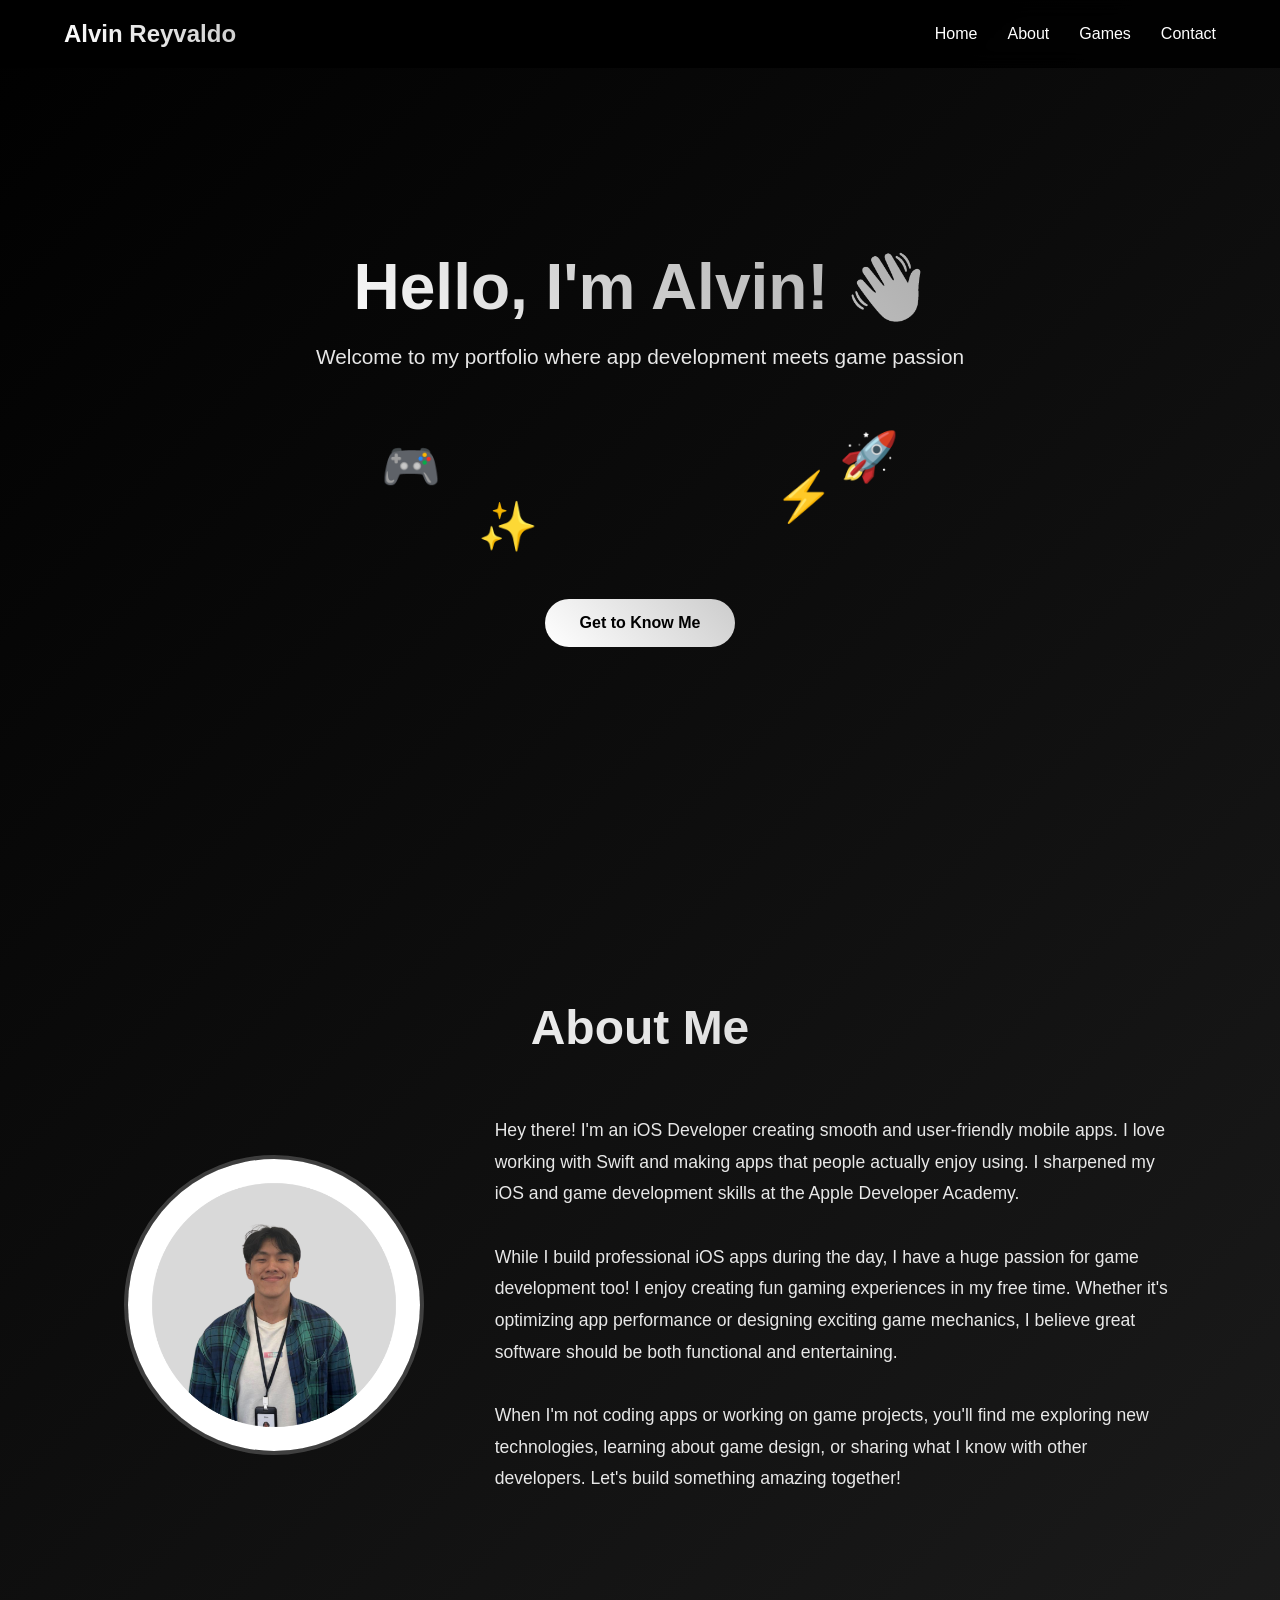
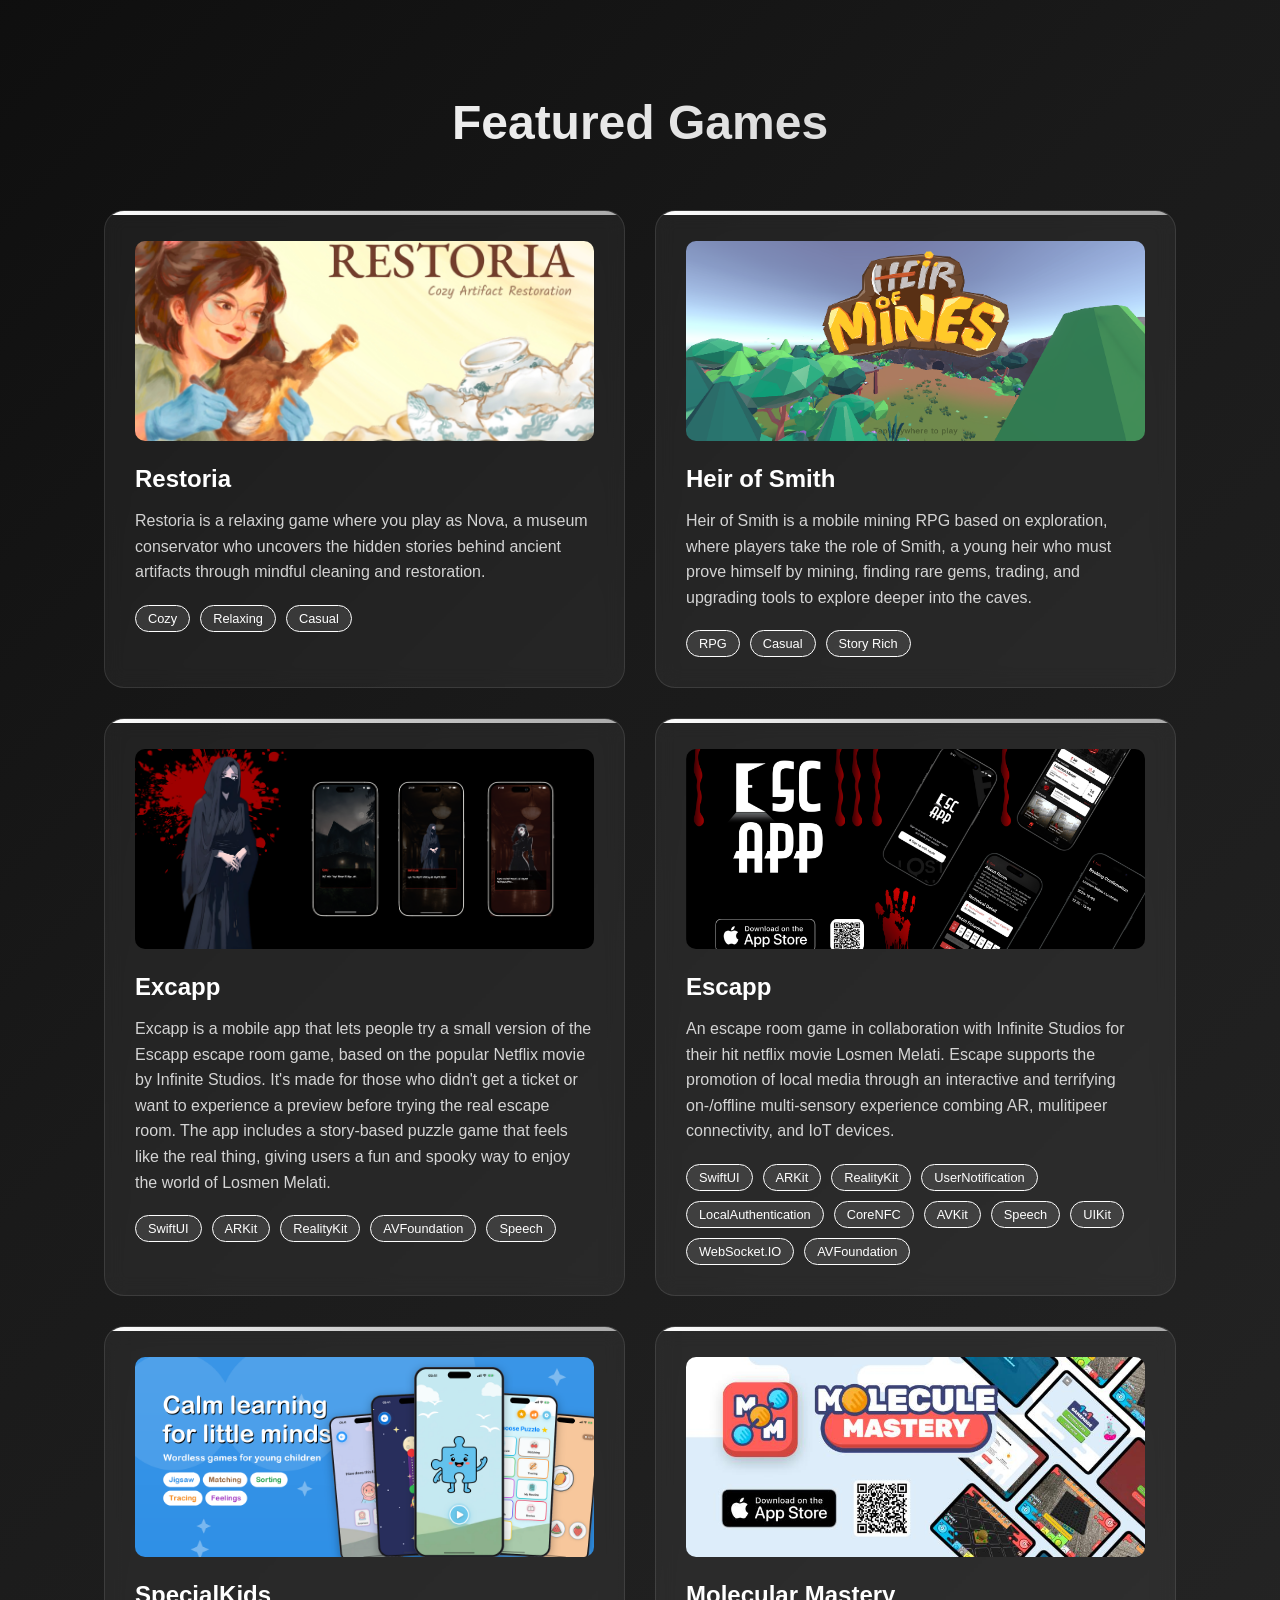
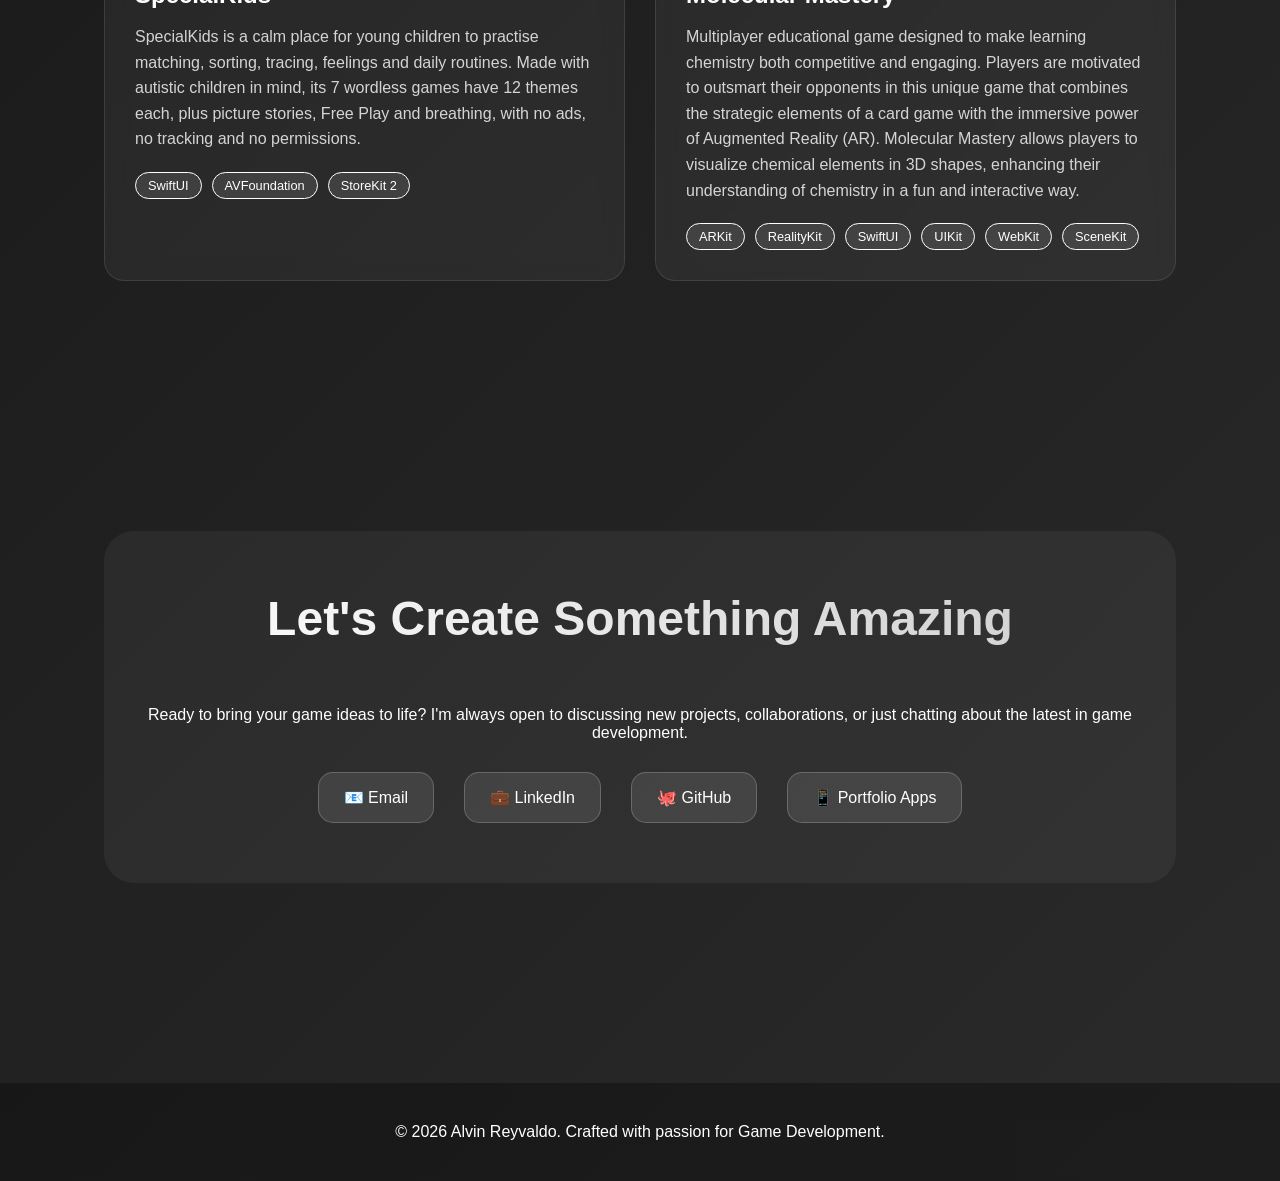
==== commit b532fb39: "perf/ lazy-load modal media so the portfolio loads ~14 MB instead of ~54 MB" ====
--- a/GameDevelopment.html
+++ b/GameDevelopment.html
@@ -1484,23 +1484,23 @@
         <div class="modal-content">
             <span class="close" onclick="closeModal('excapp')">&times;</span>
             <h2>Excapp</h2>
-            <img src="assetsGame/bannerExcapp.png" alt="Excapp banner" class="modal-image">
+            <img loading="lazy" src="assetsGame/bannerExcapp.png" alt="Excapp banner" class="modal-image">
             <h2>My role as iOS developer</h2>
             <p>This is my personal project developed for the Escapp exhibition app, where I recreated a basic puzzle inspired by the original Escapp escape room experience. The app combines interactive elements and problem-solving to give users a taste of escape room challenges in a mobile format.</p>            
             <div class="media-section">
                 <h3>📸 Screenshots</h3>
                 <div class="media-grid">
                     <div class="media-item" onclick="openMediaModal(this)">
-                        <img src="assetsGame/ssExcapp2.PNG" alt="Excapp screenshot 1" class="media-image">
-                    </div>
-                    <div class="media-item" onclick="openMediaModal(this)">
-                        <img src="assetsGame/ssExcapp4.jpeg" alt="Excapp screenshot 2" class="media-image">
-                    </div>
-                    <div class="media-item" onclick="openMediaModal(this)">
-                        <img src="assetsGame/ssExcapp3.jpeg" alt="Excapp screenshot 3" class="media-image">
-                    </div>
-                    <div class="media-item" onclick="openMediaModal(this)">
-                        <img src="assetsGame/ssExcapp.PNG" alt="Excapp screenshot 4" class="media-image">
+                        <img loading="lazy" src="assetsGame/ssExcapp2.PNG" alt="Excapp screenshot 1" class="media-image">
+                    </div>
+                    <div class="media-item" onclick="openMediaModal(this)">
+                        <img loading="lazy" src="assetsGame/ssExcapp4.jpeg" alt="Excapp screenshot 2" class="media-image">
+                    </div>
+                    <div class="media-item" onclick="openMediaModal(this)">
+                        <img loading="lazy" src="assetsGame/ssExcapp3.jpeg" alt="Excapp screenshot 3" class="media-image">
+                    </div>
+                    <div class="media-item" onclick="openMediaModal(this)">
+                        <img loading="lazy" src="assetsGame/ssExcapp.PNG" alt="Excapp screenshot 4" class="media-image">
                     </div>
                 </div>
             </div>
@@ -1551,23 +1551,23 @@
         <div class="modal-content">
             <span class="close" onclick="closeModal('escapp')">&times;</span>
             <h2>Escapp</h2>
-            <img src="assetsApps/Escapp/bannerEscapp.png" alt="Escapp banner" class="modal-image">
+            <img loading="lazy" src="assetsApps/Escapp/bannerEscapp.png" alt="Escapp banner" class="modal-image">
             <h2>My role as iOS developer</h2>
             <p>Implemented Sign In with Apple for secure user login before booking. Built a horror-themed puzzle game with voice-based interaction, eerie visuals, and dynamic messages. Integrated AVKit for video playback, CoreNFC for scanning NFC tags, and WebSocket for sending real-time updates after scans. Added local notifications using UserNotifications framework, and used ARKit with RealityKit to display haunted-style videos in augmented reality, creating a museum-like immersive experience.</p>
             <div class="media-section">
                 <h3>📸 Screenshots</h3>
                 <div class="media-grid">
                     <div class="media-item" onclick="openMediaModal(this)">
-                        <img src="assetsApps/Escapp/ssEscapp1.png" alt="Escapp screenshot 1" class="media-image">
-                    </div>
-                    <div class="media-item" onclick="openMediaModal(this)">
-                        <img src="assetsApps/Escapp/ssEscapp2.png" alt="Escapp screenshot 2" class="media-image">
-                    </div>
-                    <div class="media-item" onclick="openMediaModal(this)">
-                        <img src="assetsApps/Escapp/ssEscapp3.png" alt="Escapp screenshot 3" class="media-image">
-                    </div>
-                    <div class="media-item" onclick="openMediaModal(this)">
-                        <img src="assetsApps/Escapp/ssEscapp4.png" alt="Escapp screenshot 4" class="media-image">
+                        <img loading="lazy" src="assetsApps/Escapp/ssEscapp1.png" alt="Escapp screenshot 1" class="media-image">
+                    </div>
+                    <div class="media-item" onclick="openMediaModal(this)">
+                        <img loading="lazy" src="assetsApps/Escapp/ssEscapp2.png" alt="Escapp screenshot 2" class="media-image">
+                    </div>
+                    <div class="media-item" onclick="openMediaModal(this)">
+                        <img loading="lazy" src="assetsApps/Escapp/ssEscapp3.png" alt="Escapp screenshot 3" class="media-image">
+                    </div>
+                    <div class="media-item" onclick="openMediaModal(this)">
+                        <img loading="lazy" src="assetsApps/Escapp/ssEscapp4.png" alt="Escapp screenshot 4" class="media-image">
                     </div>
                 </div>
             </div>
@@ -1631,29 +1631,29 @@
         <div class="modal-content">
             <span class="close" onclick="closeModal('specialKids')">&times;</span>
             <h2>SpecialKids</h2>
-            <img src="assetsApps/SpecialKids/Banner.png" alt="SpecialKids banner" class="modal-image" onclick="openLightbox('assetsApps/SpecialKids/Banner.png')">
+            <img loading="lazy" src="assetsApps/SpecialKids/Banner.png" alt="SpecialKids banner" class="modal-image" onclick="openLightbox('assetsApps/SpecialKids/Banner.png')">
             <h2>My role as iOS developer</h2>
             <p>Led the design and development of SpecialKids (formerly ASD Eduplay), an educational app focused on providing an accessible, calming, and engaging experience for young children, including autistic children. Built adaptive learning games using SwiftUI and AVFoundation, featuring customizable sensory settings tailored to individual needs. Integrated a positive reinforcement system to encourage focus and motivation. Worked closely with autism specialists to ensure every interaction was thoughtfully crafted to support the cognitive and emotional needs of children with ASD.</p>
             <div class="media-section">
                 <h3>📸 Screenshots</h3>
                 <div class="media-grid">
                     <div class="media-item" onclick="openMediaModal(this)">
-                        <img src="assetsApps/SpecialKids/Screenshots/01-themes.jpg" alt="SpecialKids Matching themes, free and premium" class="media-image">
-                    </div>
-                    <div class="media-item" onclick="openMediaModal(this)">
-                        <img src="assetsApps/SpecialKids/Screenshots/02-matching.jpg" alt="SpecialKids matching round" class="media-image">
-                    </div>
-                    <div class="media-item" onclick="openMediaModal(this)">
-                        <img src="assetsApps/SpecialKids/Screenshots/03-feelings.jpg" alt="SpecialKids Feelings game" class="media-image">
-                    </div>
-                    <div class="media-item" onclick="openMediaModal(this)">
-                        <img src="assetsApps/SpecialKids/Screenshots/04-stories.jpg" alt="SpecialKids picture stories" class="media-image">
-                    </div>
-                    <div class="media-item" onclick="openMediaModal(this)">
-                        <img src="assetsApps/SpecialKids/Screenshots/05-free-play.jpg" alt="SpecialKids Free Play" class="media-image">
-                    </div>
-                    <div class="media-item" onclick="openMediaModal(this)">
-                        <img src="assetsApps/SpecialKids/Screenshots/08-weather.jpg" alt="SpecialKids weather theme round" class="media-image">
+                        <img loading="lazy" src="assetsApps/SpecialKids/Screenshots/01-themes.jpg" alt="SpecialKids Matching themes, free and premium" class="media-image">
+                    </div>
+                    <div class="media-item" onclick="openMediaModal(this)">
+                        <img loading="lazy" src="assetsApps/SpecialKids/Screenshots/02-matching.jpg" alt="SpecialKids matching round" class="media-image">
+                    </div>
+                    <div class="media-item" onclick="openMediaModal(this)">
+                        <img loading="lazy" src="assetsApps/SpecialKids/Screenshots/03-feelings.jpg" alt="SpecialKids Feelings game" class="media-image">
+                    </div>
+                    <div class="media-item" onclick="openMediaModal(this)">
+                        <img loading="lazy" src="assetsApps/SpecialKids/Screenshots/04-stories.jpg" alt="SpecialKids picture stories" class="media-image">
+                    </div>
+                    <div class="media-item" onclick="openMediaModal(this)">
+                        <img loading="lazy" src="assetsApps/SpecialKids/Screenshots/05-free-play.jpg" alt="SpecialKids Free Play" class="media-image">
+                    </div>
+                    <div class="media-item" onclick="openMediaModal(this)">
+                        <img loading="lazy" src="assetsApps/SpecialKids/Screenshots/08-weather.jpg" alt="SpecialKids weather theme round" class="media-image">
                     </div>
                 </div>
             </div>
@@ -1686,26 +1686,26 @@
         <div class="modal-content">
             <span class="close" onclick="closeModal('molecularMastery')">&times;</span>
             <h2>Molecular Mastery</h2>
-            <img src="assetsGame/bannedMolecular.jpeg" alt="Molecular Mastery banner" class="modal-image" onclick="openLightbox('assetsGame/bannedMolecular.jpeg')">
+            <img loading="lazy" src="assetsGame/bannedMolecular.jpeg" alt="Molecular Mastery banner" class="modal-image" onclick="openLightbox('assetsGame/bannedMolecular.jpeg')">
             <h2>My role as iOS Developer</h2>
             <p>Contributed to the development of Molecular Mastery, an educational game that blends card-based strategy with augmented reality to make chemistry learning more interactive and competitive. Focused on designing the core game logic to encourage strategic gameplay and a sense of competition, inspired by collectible card games. Assisted in creating 3D molecular visualizations using ARKit, RealityKit, and SceneKit, helping bring chemical elements to life in AR. Also supported the overall game experience by refining visual interactions and ensuring the gameplay felt smooth, intuitive, and fun.</p>            
             <div class="media-section">
                 <h3>📸 Screenshots</h3>
                 <div class="media-grid">
                     <div class="media-item" onclick="openMediaModal(this)">
-                        <img src="assetsGame/gameplay1.jpeg" alt="Molecular Mastery gameplay 1" class="media-image">
-                    </div>
-                    <div class="media-item" onclick="openMediaModal(this)">
-                        <img src="assetsGame/gameplay2.jpeg" alt="Molecular Mastery gameplay 2" class="media-image">
-                    </div>
-                    <div class="media-item" onclick="openMediaModal(this)">
-                        <img src="assetsGame/gameplay3.jpeg" alt="Molecular Mastery AR visualization" class="media-image">
-                    </div>
-                    <div class="media-item" onclick="openMediaModal(this)">
-                        <img src="assetsGame/moleculeiPhone.jpg" alt="Molecular Mastery on iPhone 1" class="media-image">
-                    </div>
-                    <div class="media-item" onclick="openMediaModal(this)">
-                        <img src="assetsGame/moleculeiPhone2.jpg" alt="Molecular Mastery on iPhone 2" class="media-image">
+                        <img loading="lazy" src="assetsGame/gameplay1.jpeg" alt="Molecular Mastery gameplay 1" class="media-image">
+                    </div>
+                    <div class="media-item" onclick="openMediaModal(this)">
+                        <img loading="lazy" src="assetsGame/gameplay2.jpeg" alt="Molecular Mastery gameplay 2" class="media-image">
+                    </div>
+                    <div class="media-item" onclick="openMediaModal(this)">
+                        <img loading="lazy" src="assetsGame/gameplay3.jpeg" alt="Molecular Mastery AR visualization" class="media-image">
+                    </div>
+                    <div class="media-item" onclick="openMediaModal(this)">
+                        <img loading="lazy" src="assetsGame/moleculeiPhone.jpg" alt="Molecular Mastery on iPhone 1" class="media-image">
+                    </div>
+                    <div class="media-item" onclick="openMediaModal(this)">
+                        <img loading="lazy" src="assetsGame/moleculeiPhone2.jpg" alt="Molecular Mastery on iPhone 2" class="media-image">
                     </div>
                 </div>
             </div>
@@ -1755,29 +1755,29 @@
         <div class="modal-content">
             <span class="close" onclick="closeModal('restoria')">&times;</span>
             <h2>Restoria</h2>
-            <img src="assetsGame/restoria/keyart/key-art.jpg" alt="Restoria Key Art" class="modal-image" onclick="openLightbox('assetsGame/restoria/keyart/key-art.jpg')">
+            <img loading="lazy" src="assetsGame/restoria/keyart/key-art.jpg" alt="Restoria Key Art" class="modal-image" onclick="openLightbox('assetsGame/restoria/keyart/key-art.jpg')">
             <h2>My role as Game Developer & Marketing</h2>
             <p>Restoria is a relaxing game where you play as Nova, a museum conservator who uncovers the hidden stories behind ancient artifacts through mindful cleaning and restoration. As Game Developer, I built the UI for the game, and I also took part in marketing the project.</p>
             <div class="media-section">
                 <h3>📸 Screenshots</h3>
                 <div class="media-grid">
                     <div class="media-item" onclick="openMediaModal(this)">
-                        <img src="assetsGame/restoria/screenshots/screenshot-1.jpg" alt="Restoria Screenshot 1" class="media-image">
-                    </div>
-                    <div class="media-item" onclick="openMediaModal(this)">
-                        <img src="assetsGame/restoria/screenshots/screenshot-2.jpg" alt="Restoria Screenshot 2" class="media-image">
-                    </div>
-                    <div class="media-item" onclick="openMediaModal(this)">
-                        <img src="assetsGame/restoria/screenshots/screenshot-3.jpg" alt="Restoria Screenshot 3" class="media-image">
-                    </div>
-                    <div class="media-item" onclick="openMediaModal(this)">
-                        <img src="assetsGame/restoria/screenshots/screenshot-4.jpg" alt="Restoria Screenshot 4" class="media-image">
-                    </div>
-                    <div class="media-item" onclick="openMediaModal(this)">
-                        <img src="assetsGame/restoria/screenshots/screenshot-5.jpg" alt="Restoria Screenshot 5" class="media-image">
-                    </div>
-                    <div class="media-item" onclick="openMediaModal(this)">
-                        <img src="assetsGame/restoria/screenshots/screenshot-7.png" alt="Restoria Screenshot 6" class="media-image">
+                        <img loading="lazy" src="assetsGame/restoria/screenshots/screenshot-1.jpg" alt="Restoria Screenshot 1" class="media-image">
+                    </div>
+                    <div class="media-item" onclick="openMediaModal(this)">
+                        <img loading="lazy" src="assetsGame/restoria/screenshots/screenshot-2.jpg" alt="Restoria Screenshot 2" class="media-image">
+                    </div>
+                    <div class="media-item" onclick="openMediaModal(this)">
+                        <img loading="lazy" src="assetsGame/restoria/screenshots/screenshot-3.jpg" alt="Restoria Screenshot 3" class="media-image">
+                    </div>
+                    <div class="media-item" onclick="openMediaModal(this)">
+                        <img loading="lazy" src="assetsGame/restoria/screenshots/screenshot-4.jpg" alt="Restoria Screenshot 4" class="media-image">
+                    </div>
+                    <div class="media-item" onclick="openMediaModal(this)">
+                        <img loading="lazy" src="assetsGame/restoria/screenshots/screenshot-5.jpg" alt="Restoria Screenshot 5" class="media-image">
+                    </div>
+                    <div class="media-item" onclick="openMediaModal(this)">
+                        <img loading="lazy" src="assetsGame/restoria/screenshots/screenshot-7.png" alt="Restoria Screenshot 6" class="media-image">
                     </div>
                 </div>
             </div>
@@ -1820,26 +1820,26 @@
         <div class="modal-content">
             <span class="close" onclick="closeModal('heirOfSmith')">&times;</span>
             <h2>Heir of Smith</h2>
-            <img src="assetsGame/heir-of-smith/screenshots/screenshot-1.png" alt="Heir of Smith Main Image" class="modal-image" onclick="openLightbox('assetsGame/heir-of-smith/screenshots/screenshot-1.png')">
+            <img loading="lazy" src="assetsGame/heir-of-smith/screenshots/screenshot-1.png" alt="Heir of Smith Main Image" class="modal-image" onclick="openLightbox('assetsGame/heir-of-smith/screenshots/screenshot-1.png')">
             <h2>My role as Game Developer</h2>
             <p>Heir of Smith is a mobile mining RPG based on exploration, where players take the role of Smith, a young heir who must prove himself by mining, finding rare gems, trading, and upgrading tools to explore deeper into the caves. As Game Developer, I built the game's core mechanic logic as well as the UI.</p>
             <div class="media-section">
                 <h3>📸 Screenshots</h3>
                 <div class="media-grid">
                     <div class="media-item" onclick="openMediaModal(this)">
-                        <img src="assetsGame/heir-of-smith/screenshots/screenshot-1.png" alt="Heir of Smith Screenshot 1" class="media-image">
-                    </div>
-                    <div class="media-item" onclick="openMediaModal(this)">
-                        <img src="assetsGame/heir-of-smith/screenshots/screenshot-2.png" alt="Heir of Smith Screenshot 2" class="media-image">
-                    </div>
-                    <div class="media-item" onclick="openMediaModal(this)">
-                        <img src="assetsGame/heir-of-smith/screenshots/screenshot-3.png" alt="Heir of Smith Screenshot 3" class="media-image">
-                    </div>
-                    <div class="media-item" onclick="openMediaModal(this)">
-                        <img src="assetsGame/heir-of-smith/screenshots/screenshot-4.png" alt="Heir of Smith Screenshot 4" class="media-image">
-                    </div>
-                    <div class="media-item" onclick="openMediaModal(this)">
-                        <img src="assetsGame/heir-of-smith/screenshots/screenshot-5.png" alt="Heir of Smith Screenshot 5" class="media-image">
+                        <img loading="lazy" src="assetsGame/heir-of-smith/screenshots/screenshot-1.png" alt="Heir of Smith Screenshot 1" class="media-image">
+                    </div>
+                    <div class="media-item" onclick="openMediaModal(this)">
+                        <img loading="lazy" src="assetsGame/heir-of-smith/screenshots/screenshot-2.png" alt="Heir of Smith Screenshot 2" class="media-image">
+                    </div>
+                    <div class="media-item" onclick="openMediaModal(this)">
+                        <img loading="lazy" src="assetsGame/heir-of-smith/screenshots/screenshot-3.png" alt="Heir of Smith Screenshot 3" class="media-image">
+                    </div>
+                    <div class="media-item" onclick="openMediaModal(this)">
+                        <img loading="lazy" src="assetsGame/heir-of-smith/screenshots/screenshot-4.png" alt="Heir of Smith Screenshot 4" class="media-image">
+                    </div>
+                    <div class="media-item" onclick="openMediaModal(this)">
+                        <img loading="lazy" src="assetsGame/heir-of-smith/screenshots/screenshot-5.png" alt="Heir of Smith Screenshot 5" class="media-image">
                     </div>
                 </div>
             </div>
@@ -2009,15 +2009,15 @@
                     
                     // Apply appropriate styling based on orientation
                     if (isPortrait) {
-                        modalContent.innerHTML = `<img src="${img.src}" alt="${img.alt}" style="max-width: 60vw; max-height: 90vh; aspect-ratio: ${aspectRatio};">`;
+                        modalContent.innerHTML = `<img loading="lazy" src="${img.src}" alt="${img.alt}" style="max-width: 60vw; max-height: 90vh; aspect-ratio: ${aspectRatio};">`;
                     } else {
-                        modalContent.innerHTML = `<img src="${img.src}" alt="${img.alt}" style="max-width: 90vw; max-height: 70vh; aspect-ratio: ${aspectRatio};">`;
+                        modalContent.innerHTML = `<img loading="lazy" src="${img.src}" alt="${img.alt}" style="max-width: 90vw; max-height: 70vh; aspect-ratio: ${aspectRatio};">`;
                     }
                 };
                 newImg.src = img.src;
                 
                 // Fallback while loading
-                modalContent.innerHTML = `<img src="${img.src}" alt="${img.alt}">`;
+                modalContent.innerHTML = `<img loading="lazy" src="${img.src}" alt="${img.alt}">`;
                 
             } else if (video) {
                 const videoSrc = video.querySelector('source').src;
